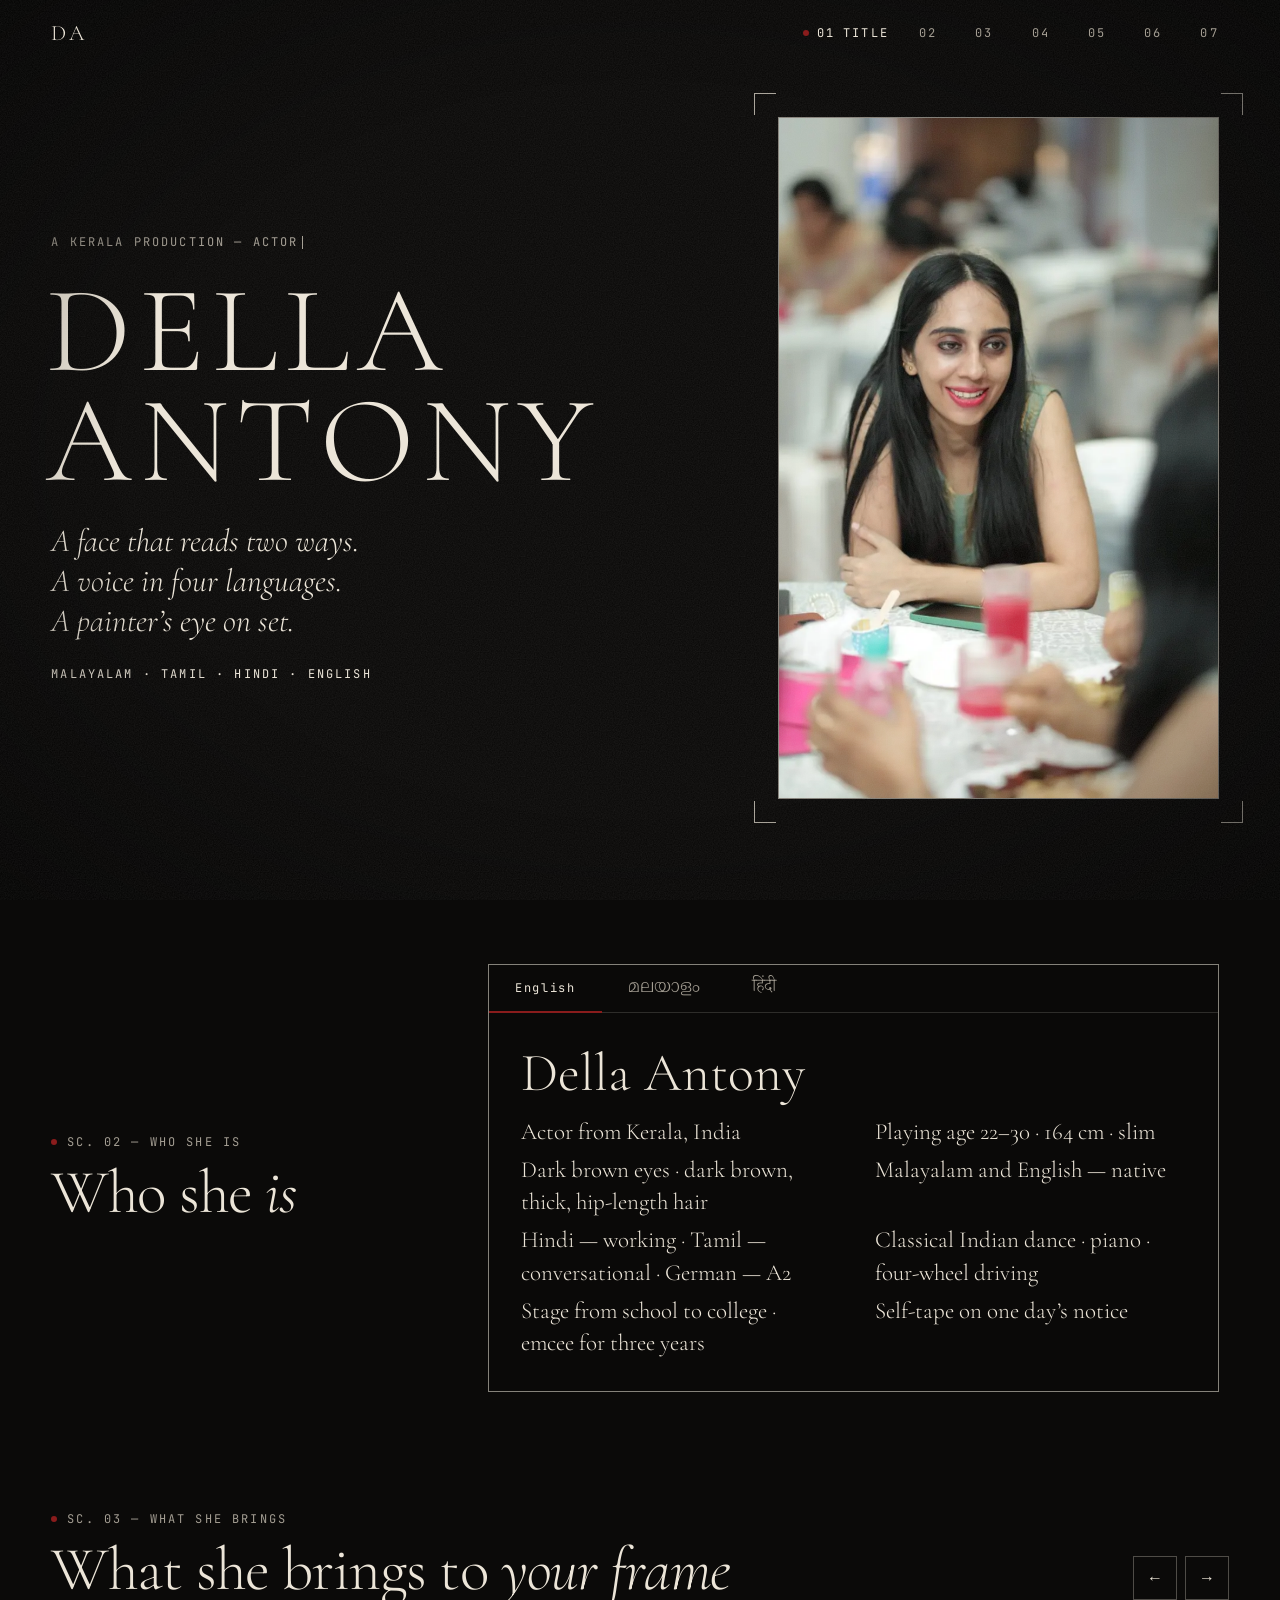
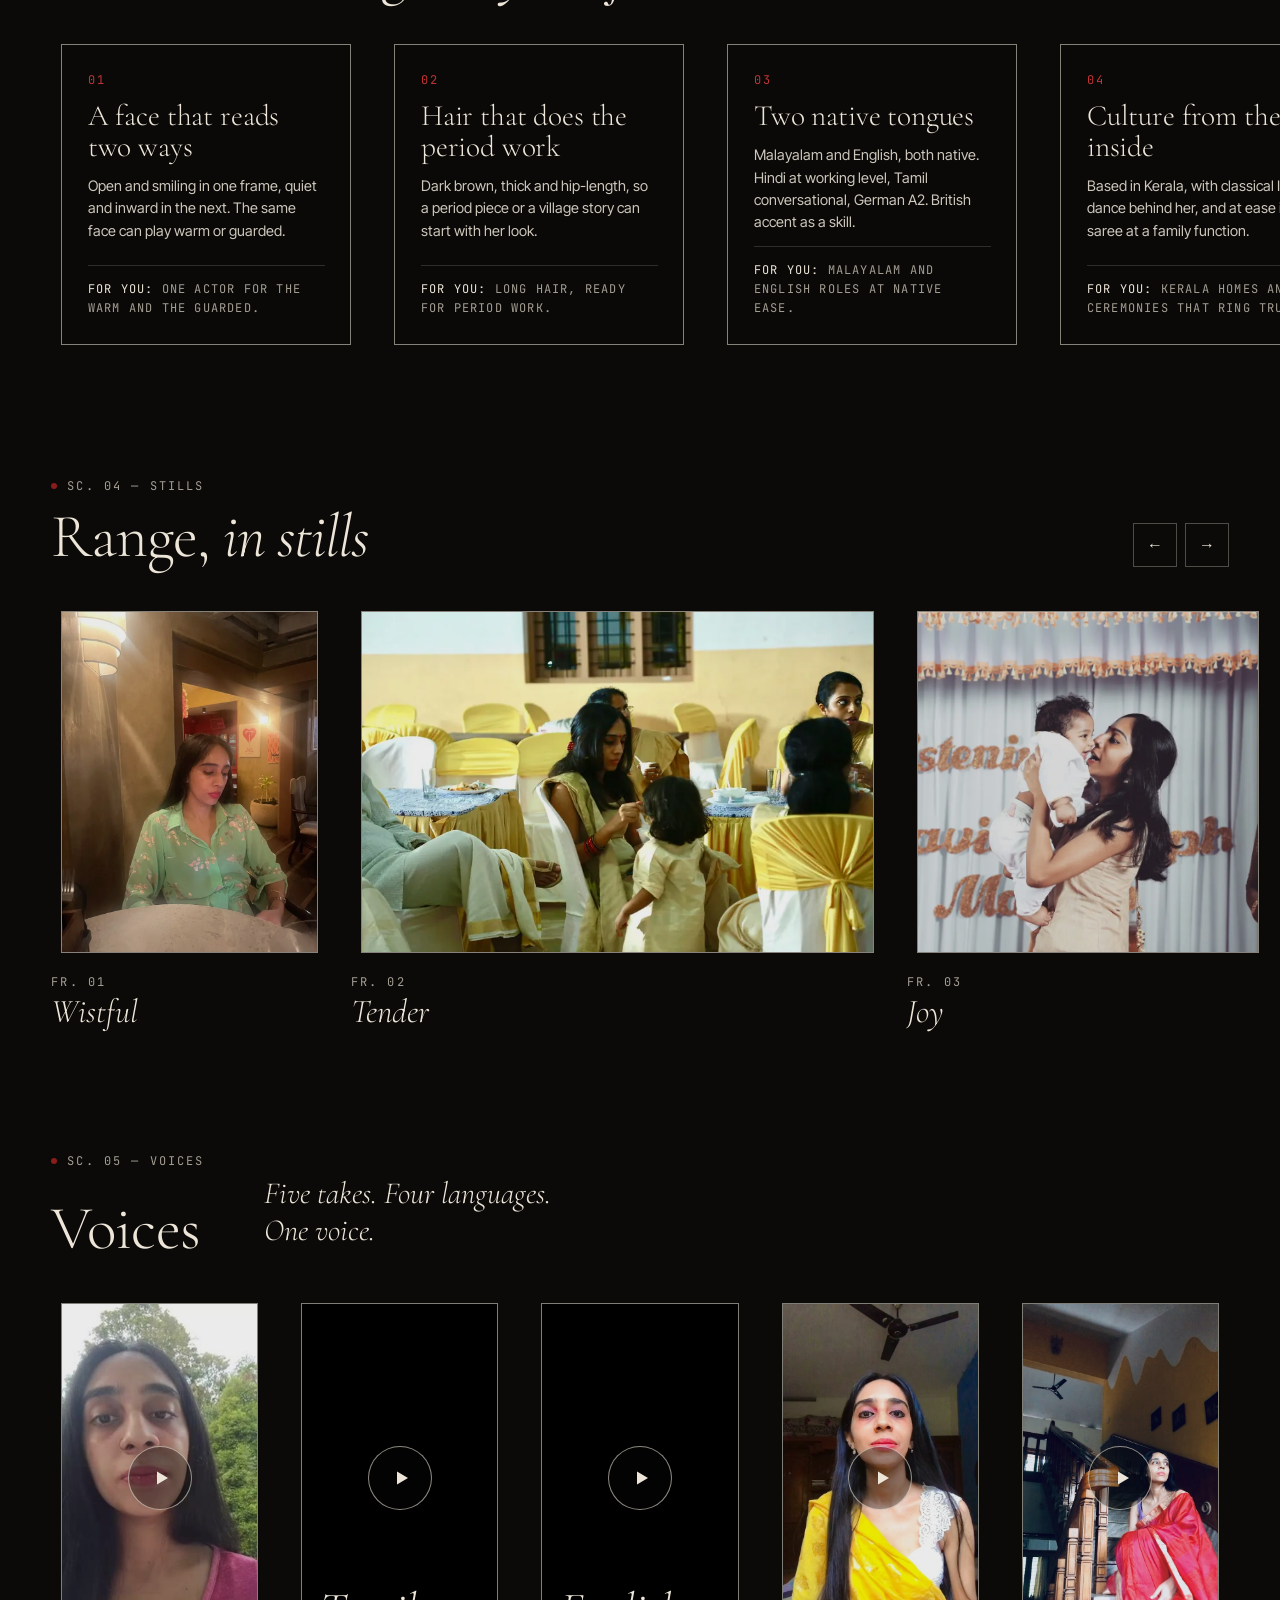
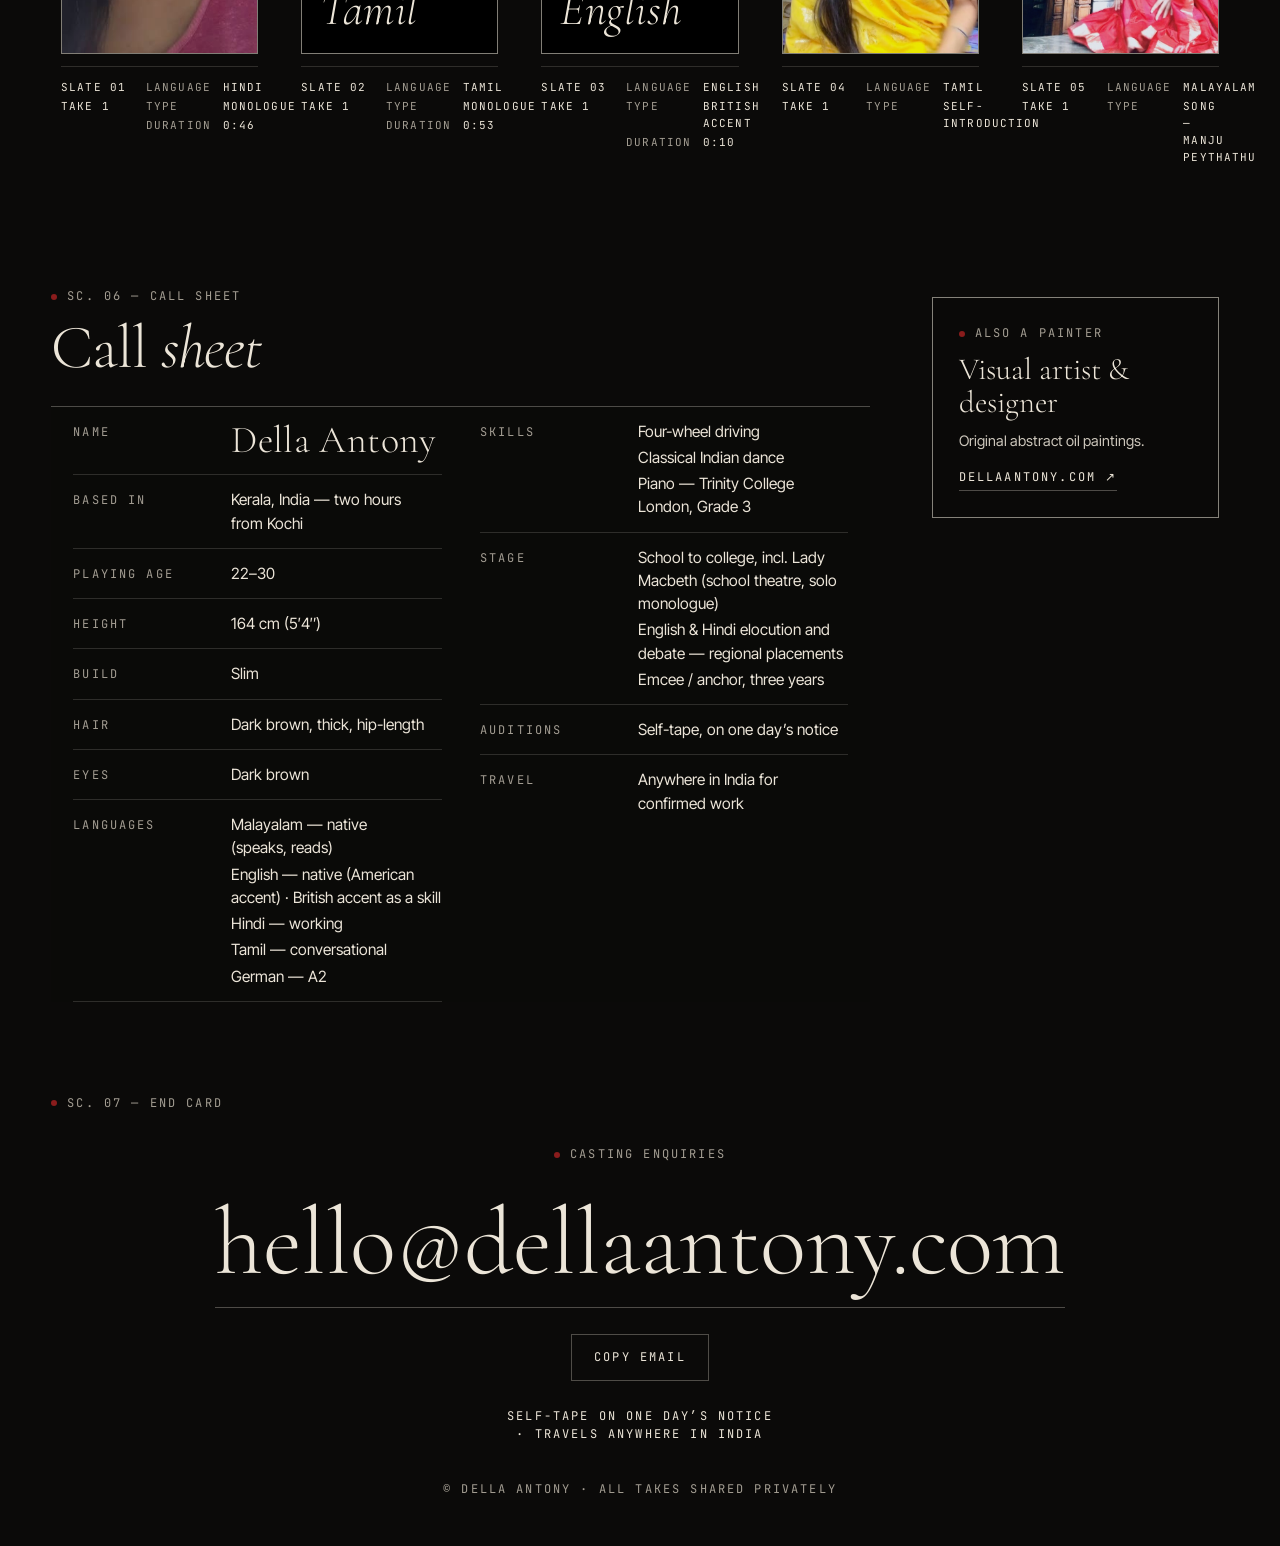
==== della-portfolio/site/index.html @ 6e3470fd "Show the wine-glass still uncropped Co-Authored-By: Claude <noreply@anthropic.com> Claude-Session: h" ====
<!doctype html>
<html lang="en">
<head>
<meta charset="utf-8">
<meta name="viewport" content="width=device-width, initial-scale=1, viewport-fit=cover">
<title>Della Antony — Actor</title>
<meta name="description" content="Malayalam · Tamil · Hindi · English">

<!-- Shared privately: keep search engines out -->
<meta name="robots" content="noindex, nofollow">
<meta name="theme-color" content="#0B0A09">
<meta name="color-scheme" content="dark">

<!-- Link previews (WhatsApp / email). Preview crawlers need the full address of the picture. -->
<meta property="og:type" content="website">
<meta property="og:url" content="https://portfoliodella.netlify.app/">
<meta property="og:title" content="Della Antony — Actor">
<meta property="og:description" content="Malayalam · Tamil · Hindi · English">
<meta property="og:image" content="https://portfoliodella.netlify.app/assets/og/og.jpg">
<meta property="og:image:width" content="1200">
<meta property="og:image:height" content="630">
<meta property="og:image:alt" content="Della Antony — Actor. A portrait of her smiling, on a dark ground.">
<meta name="twitter:card" content="summary_large_image">

<link rel="icon" href="data:image/svg+xml,%3Csvg xmlns='http://www.w3.org/2000/svg' viewBox='0 0 32 32'%3E%3Crect width='32' height='32' fill='%230B0A09'/%3E%3Ccircle cx='16' cy='16' r='5' fill='%238A1C1C'/%3E%3C/svg%3E">
<link rel="preload" href="fonts/cormorant-garamond-latin-300-normal.woff2" as="font" type="font/woff2" crossorigin>
<link rel="preload" href="fonts/jetbrains-mono-latin-400-normal.woff2" as="font" type="font/woff2" crossorigin>
<link rel="stylesheet" href="style.css">
<script>document.documentElement.classList.add('js')</script>
</head>
<body>
<a class="skip mono" href="#main">Skip to content</a>
<div class="painting" aria-hidden="true"></div>
<div class="grain-wrap" aria-hidden="true"><div class="grain"></div></div>
<div class="vignette" aria-hidden="true"></div>

<header class="bar">
  <a class="mark" href="#sc1" aria-label="DA — Della Antony, back to the title">DA</a>
  <nav aria-label="Scenes">
    <ol class="scenes mono">
      <li><a href="#sc1" data-scene="sc1"><i class="dot" aria-hidden="true"></i><span class="n">01</span><span class="lbl">Title</span></a></li>
      <li><a href="#sc2" data-scene="sc2"><i class="dot" aria-hidden="true"></i><span class="n">02</span><span class="lbl">Who</span></a></li>
      <li><a href="#sc3" data-scene="sc3"><i class="dot" aria-hidden="true"></i><span class="n">03</span><span class="lbl">Brings</span></a></li>
      <li><a href="#sc4" data-scene="sc4"><i class="dot" aria-hidden="true"></i><span class="n">04</span><span class="lbl">Range</span></a></li>
      <li><a href="#sc5" data-scene="sc5"><i class="dot" aria-hidden="true"></i><span class="n">05</span><span class="lbl">Voices</span></a></li>
      <li><a href="#sc6" data-scene="sc6"><i class="dot" aria-hidden="true"></i><span class="n">06</span><span class="lbl">Call sheet</span></a></li>
      <li><a href="#sc7" data-scene="sc7"><i class="dot" aria-hidden="true"></i><span class="n">07</span><span class="lbl">Contact</span></a></li>
    </ol>
  </nav>
</header>

<main id="main">

<!-- ═══════════ SC. 01 — TITLE ═══════════ -->
<section id="sc1" class="scene title" aria-labelledby="name">
  <figure class="hero-img" data-in="img">
    <span class="mat"><span class="fm"><picture>
      <source type="image/webp" srcset="assets/photos/hero-800.webp 800w, assets/photos/hero-1600.webp 1067w" sizes="(min-width: 960px) 40vw, 100vw">
      <img src="assets/photos/hero-800.webp" width="1067" height="1600" fetchpriority="high" decoding="async"
           alt="Della Antony smiling, seated at a table, in a sleeveless green-blue top, her long dark hair falling straight.">
    </picture></span></span>
    <i class="crop tl" aria-hidden="true"></i><i class="crop tr" aria-hidden="true"></i>
    <i class="crop bl" aria-hidden="true"></i><i class="crop br" aria-hidden="true"></i>
  </figure>

  <div class="title-copy">
    <p class="typed mono" id="typed" data-in="typed" data-text="A KERALA PRODUCTION — ACTOR"><span class="sr">A Kerala production — Actor</span><span class="typed-out" aria-hidden="true">A KERALA PRODUCTION — ACTOR</span><span class="caret" aria-hidden="true"></span></p>
    <h1 id="name" data-in="name"><span>Della</span> <span>Antony</span></h1>
    <p class="line" data-in="line"><span>A face that reads two ways.</span> <span>A voice in four languages.</span> <span>A painter’s eye on set.</span></p>
    <p class="langs mono" data-in="langs">Malayalam · Tamil · Hindi · English</p>
  </div>

  <p class="slate-bl mono" data-in="meta">SC. 01 / TAKE 1 / KOCHI, IN</p>
  <div class="rec-br mono" data-in="meta">
    <span class="rec"><i class="dot" aria-hidden="true"></i>REC</span>
    <a class="scroll" href="#sc2" aria-label="Scroll down"><span>Scroll</span><i class="hair" aria-hidden="true"></i></a>
  </div>
</section>

<!-- ═══════════ SC. 02 — WHO SHE IS ═══════════ -->
<section id="sc2" class="scene who" aria-labelledby="h-who">
  <header class="scene-head reveal">
    <p class="slate mono"><i class="dot" aria-hidden="true"></i>SC. 02 — WHO SHE IS</p>
    <h2 id="h-who">Who she <em>is</em></h2>
  </header>

  <div class="mat reveal" style="--d:150ms"><div class="fm bio">
    <div class="tabs mono" role="tablist" aria-label="Biodata language">
      <button role="tab" id="tab-en" aria-controls="bio-en" aria-selected="true" type="button">English</button>
      <button role="tab" id="tab-ml" aria-controls="bio-ml" aria-selected="false" tabindex="-1" type="button" lang="ml">മലയാളം</button>
      <button role="tab" id="tab-hi" aria-controls="bio-hi" aria-selected="false" tabindex="-1" type="button" lang="hi">हिंदी</button>
    </div>

    <div class="panel" role="tabpanel" id="bio-en" aria-labelledby="tab-en" lang="en">
      <p class="big">Della Antony</p>
      <p>Actor from Kerala, India</p>
      <p>Playing age 22–30 · 164 cm · slim</p>
      <p>Dark brown eyes · dark brown, thick, hip-length hair</p>
      <p>Malayalam and English — native</p>
      <p>Hindi — working · Tamil — conversational · German — A2</p>
      <p>Classical Indian dance · piano · four-wheel driving</p>
      <p>Stage from school to college · emcee for three years</p>
      <p>Self-tape on one day’s notice</p>
    </div>

    <div class="panel" role="tabpanel" id="bio-ml" aria-labelledby="tab-ml" lang="ml" hidden>
      <p class="big">ഡെല്ല ആന്റണി</p>
      <p>കേരളത്തിൽ നിന്നുള്ള അഭിനേത്രി</p>
      <p>അഭിനയിക്കാവുന്ന പ്രായം 22–30 · ഉയരം 164 സെ.മീ. · മെലിഞ്ഞ ശരീരം</p>
      <p>ഇരുണ്ട തവിട്ടുനിറമുള്ള കണ്ണുകൾ · ഇരുണ്ട തവിട്ടുനിറത്തിലുള്ള, കട്ടിയുള്ള, അരവരെ നീളമുള്ള മുടി</p>
      <p>മലയാളവും ഇംഗ്ലീഷും — മാതൃഭാഷ</p>
      <p>ഹിന്ദി — പ്രവർത്തനക്ഷമം · തമിഴ് — സംഭാഷണ നിലവാരം · ജർമ്മൻ — A2</p>
      <p>ഭാരതീയ ശാസ്ത്രീയ നൃത്തം · പിയാനോ · ഫോർ-വീൽ ഡ്രൈവിംഗ്</p>
      <p>സ്കൂൾ മുതൽ കോളേജ് വരെ വേദി · മൂന്ന് വർഷം അവതാരക</p>
      <p>ഒരു ദിവസത്തെ അറിയിപ്പിൽ സെൽഫ്-ടേപ്പ്</p>
    </div>

    <div class="panel" role="tabpanel" id="bio-hi" aria-labelledby="tab-hi" lang="hi" hidden>
      <p class="big">डेला एंटनी</p>
      <p>केरल, भारत की अभिनेत्री</p>
      <p>किरदार की उम्र 22–30 · कद 164 सेमी · छरहरी</p>
      <p>गहरी भूरी आँखें · गहरे भूरे, घने, कमर तक लंबे बाल</p>
      <p>मलयालम और अंग्रेज़ी — मातृभाषा</p>
      <p>हिंदी — कामकाजी · तमिल — बातचीत लायक · जर्मन — A2</p>
      <p>शास्त्रीय भारतीय नृत्य · पियानो · फ़ोर-व्हील ड्राइविंग</p>
      <p>स्कूल से कॉलेज तक मंच · तीन साल एमसी</p>
      <p>एक दिन के नोटिस पर सेल्फ-टेप</p>
    </div>
  </div></div>
</section>

<!-- ═══════════ SC. 03 — WHAT SHE BRINGS ═══════════ -->
<section id="sc3" class="scene brings" aria-labelledby="h-brings">
  <header class="scene-head rail-head reveal">
    <div>
      <p class="slate mono"><i class="dot" aria-hidden="true"></i>SC. 03 — WHAT SHE BRINGS</p>
      <h2 id="h-brings">What she brings to <em>your frame</em></h2>
    </div>
    <div class="rail-nav mono" aria-hidden="true">
      <button type="button" data-rail="rail-brings" data-dir="-1" tabindex="-1">←</button><button type="button" data-rail="rail-brings" data-dir="1" tabindex="-1">→</button>
    </div>
  </header>

  <ul class="rail cards reveal" id="rail-brings" tabindex="0" aria-label="What she brings. Swipe sideways to read all eight.">
    <li class="card"><div class="mat"><article class="fm">
      <p class="mono num">01</p><h3>A face that reads two ways</h3>
      <p>Open and smiling in one frame, quiet and inward in the next. The same face can play warm or guarded.</p>
      <p class="mono foryou"><b>For you:</b> one actor for the warm and the guarded.</p></article></div></li>
    <li class="card"><div class="mat"><article class="fm">
      <p class="mono num">02</p><h3>Hair that does the period work</h3>
      <p>Dark brown, thick and hip-length, so a period piece or a village story can start with her look.</p>
      <p class="mono foryou"><b>For you:</b> long hair, ready for period work.</p></article></div></li>
    <li class="card"><div class="mat"><article class="fm">
      <p class="mono num">03</p><h3>Two native tongues</h3>
      <p>Malayalam and English, both native. Hindi at working level, Tamil conversational, German A2. British accent as a skill.</p>
      <p class="mono foryou"><b>For you:</b> Malayalam and English roles at native ease.</p></article></div></li>
    <li class="card"><div class="mat"><article class="fm">
      <p class="mono num">04</p><h3>Culture from the inside</h3>
      <p>Based in Kerala, with classical Indian dance behind her, and at ease in a saree at a family function.</p>
      <p class="mono foryou"><b>For you:</b> Kerala homes and ceremonies that ring true.</p></article></div></li>
    <li class="card"><div class="mat"><article class="fm">
      <p class="mono num">05</p><h3>At home on a stage</h3>
      <p>Stage work from school to college, including Lady Macbeth in school theatre. Emcee for three years.</p>
      <p class="mono foryou"><b>For you:</b> stage-trained presence, and live hosting.</p></article></div></li>
    <li class="card"><div class="mat"><article class="fm">
      <p class="mono num">06</p><h3>Behind the wheel</h3>
      <p>Four-wheel driving is on her list of skills.</p>
      <p class="mono foryou"><b>For you:</b> scenes that need her driving.</p></article></div></li>
    <li class="card"><div class="mat"><article class="fm">
      <p class="mono num">07</p><h3>A painter’s eye</h3>
      <p>A visual artist and designer who paints original abstract oils, and thinks in colour and composition.</p>
      <p class="mono foryou"><b>For you:</b> a collaborator who reads the frame.</p></article></div></li>
    <li class="card"><div class="mat"><article class="fm">
      <p class="mono num">08</p><h3>Runs on a schedule</h3>
      <p>Works as a delivery manager, remotely, for a Delhi-based tech company.</p>
      <p class="mono foryou"><b>For you:</b> reliable on call times; self-tape on one day’s notice.</p></article></div></li>
  </ul>
</section>

<!-- ═══════════ SC. 04 — RANGE, IN STILLS ═══════════ -->
<section id="sc4" class="scene range" aria-labelledby="h-range">
  <header class="scene-head rail-head reveal">
    <div>
      <p class="slate mono"><i class="dot" aria-hidden="true"></i>SC. 04 — STILLS</p>
      <h2 id="h-range">Range, <em>in stills</em></h2>
    </div>
    <div class="rail-nav mono" aria-hidden="true">
      <button type="button" data-rail="rail-range" data-dir="-1" tabindex="-1">←</button><button type="button" data-rail="rail-range" data-dir="1" tabindex="-1">→</button>
    </div>
  </header>

  <ul class="rail shots reveal" id="rail-range" aria-label="Range, in stills. Swipe sideways.">
    <li class="shot" style="--ar:1125/1500"><button class="fr-btn" type="button" data-full="assets/photos/green-shirt-1600.webp" data-word="Wistful" aria-label="Enlarge frame 1, Wistful">
      <span class="mat"><span class="fm"><img src="assets/photos/green-shirt-800.webp" width="800" height="1067" loading="lazy" decoding="async" alt="Della in a green floral shirt at a restaurant table, eyes lowered, lost in a quiet thought."></span></span></button>
      <p class="mono cap">FR. 01</p><p class="word">Wistful</p></li>
    <li class="shot" style="--ar:1600/1066"><button class="fr-btn" type="button" data-full="assets/photos/saree-1600.webp" data-word="Tender" aria-label="Enlarge frame 2, Tender">
      <span class="mat"><span class="fm"><img src="assets/photos/saree-800.webp" width="800" height="533" loading="lazy" decoding="async" style="object-position:42% 40%" alt="Della in a cream saree with a red bindi, seated at a family function, gently feeding a small child."></span></span></button>
      <p class="mono cap">FR. 02</p><p class="word">Tender</p></li>
    <li class="shot" style="--ar:1/1"><button class="fr-btn" type="button" data-full="assets/photos/baby-1600.webp" data-word="Joy" aria-label="Enlarge frame 3, Joy">
      <span class="mat"><span class="fm"><img src="assets/photos/baby-800.webp" width="800" height="800" loading="lazy" decoding="async" alt="Della lifting a laughing baby in white, her face close to his, at a christening."></span></span></button>
      <p class="mono cap">FR. 03</p><p class="word">Joy</p></li>
    <li class="shot" style="--ar:853/1280"><button class="fr-btn" type="button" data-full="assets/photos/building-1600.webp" data-word="Poised" aria-label="Enlarge frame 4, Poised">
      <span class="mat"><span class="fm"><img src="assets/photos/building-800.webp" width="800" height="1200" loading="lazy" decoding="async" alt="Della standing upright and small beside a cream and yellow heritage wall, hair falling to her hips, looking back toward the camera."></span></span></button>
      <p class="mono cap">FR. 04</p><p class="word">Poised</p></li>
    <li class="shot" style="--ar:1125/1500"><button class="fr-btn" type="button" data-full="assets/photos/blue-dress-1600.webp" data-word="Unbothered" aria-label="Enlarge frame 5, Unbothered">
      <span class="mat"><span class="fm"><img src="assets/photos/blue-dress-800.webp" width="800" height="1067" loading="lazy" decoding="async" alt="Della in a royal blue dress, reclining on a hotel bed with one hand in her hair, calm and unbothered."></span></span></button>
      <p class="mono cap">FR. 05</p><p class="word">Unbothered</p></li>
    <li class="shot" style="--ar:1242/1552"><button class="fr-btn" type="button" data-full="assets/photos/kitchen-1600.webp" data-word="Lost in thought" aria-label="Enlarge frame 6, Lost in thought">
      <span class="mat"><span class="fm"><img src="assets/photos/kitchen-800.webp" width="800" height="1000" loading="lazy" decoding="async" alt="Della in a black halter dress sitting on the floor by a window, holding a wine glass, a bottle beside her, gazing off to one side."></span></span></button>
      <p class="mono cap">FR. 06</p><p class="word">Lost in thought</p></li>
  </ul>
</section>

<!-- ═══════════ SC. 05 — VOICES ═══════════ -->
<section id="sc5" class="scene voices" aria-labelledby="h-voices">
  <header class="scene-head reveal">
    <p class="slate mono"><i class="dot" aria-hidden="true"></i>SC. 05 — VOICES</p>
    <h2 id="h-voices">Voices</h2>
    <p class="lede" id="lede">Five takes. Four languages. One voice.</p>
  </header>

  <!-- Slate numbers and the line above are filled in by main.js from whatever cards are here. -->
  <ol class="rail slates reveal" id="slates" aria-label="Voice clips. Swipe sideways.">

    <li class="clip" data-kind="drive" data-drive="1vdoJn6vVb5UYqcr343RjLAH3665Zjwac" data-lang="Hindi" data-title="Hindi monologue">
      <div class="mat"><div class="frame">
        <img class="poster" src="assets/clips/hindi-monologue.jpg" width="268" height="480" loading="lazy" decoding="async" alt="">
        <button class="play" type="button" aria-label="Play Hindi monologue, 0:46"><svg viewBox="0 0 24 24" aria-hidden="true"><path d="M8 5.5v13l11-6.5z"/></svg></button>
      </div></div>
      <div class="slate-block mono">
        <div class="sb-l"><span>Slate <b class="num">01</b></span><span>Take 1</span></div>
        <dl class="sb-r"><div><dt>Language</dt><dd>Hindi</dd></div><div><dt>Type</dt><dd>Monologue</dd></div><div><dt>Duration</dt><dd>0:46</dd></div></dl>
      </div>
    </li>

    <li class="clip" data-kind="drive" data-drive="1JzuvHwbW107GGEgEe-f7tQGVp4_1A1zK" data-lang="Tamil" data-title="Tamil monologue" style="--d:100ms">
      <div class="mat"><div class="frame">
        <div class="blackcard" aria-hidden="true"><span>Tamil</span></div>
        <button class="play" type="button" aria-label="Play Tamil monologue, 0:53"><svg viewBox="0 0 24 24" aria-hidden="true"><path d="M8 5.5v13l11-6.5z"/></svg></button>
      </div></div>
      <div class="slate-block mono">
        <div class="sb-l"><span>Slate <b class="num">02</b></span><span>Take 1</span></div>
        <dl class="sb-r"><div><dt>Language</dt><dd>Tamil</dd></div><div><dt>Type</dt><dd>Monologue</dd></div><div><dt>Duration</dt><dd>0:53</dd></div></dl>
      </div>
    </li>

    <li class="clip" data-kind="drive" data-drive="1vb6IYljEpzMHRqsVG76WBq1dD5vlzHbC" data-lang="English" data-title="English, British accent" style="--d:200ms">
      <div class="mat"><div class="frame">
        <div class="blackcard" aria-hidden="true"><span>English</span></div>
        <button class="play" type="button" aria-label="Play English, British accent, 0:10"><svg viewBox="0 0 24 24" aria-hidden="true"><path d="M8 5.5v13l11-6.5z"/></svg></button>
      </div></div>
      <div class="slate-block mono">
        <div class="sb-l"><span>Slate <b class="num">03</b></span><span>Take 1</span></div>
        <dl class="sb-r"><div><dt>Language</dt><dd>English</dd></div><div><dt>Type</dt><dd>British accent</dd></div><div><dt>Duration</dt><dd>0:10</dd></div></dl>
      </div>
    </li>

    <li class="clip" data-kind="drive" data-drive="1E6nJGDH-5J97gS7iP6CqFpFNBxqGFdbT" data-lang="Tamil" data-title="Tamil self-introduction" style="--d:300ms">
      <div class="mat"><div class="frame">
        <img class="poster" src="assets/clips/tamil-intro.jpg" width="600" height="1067" loading="lazy" decoding="async" alt="">
        <button class="play" type="button" aria-label="Play Tamil self-introduction"><svg viewBox="0 0 24 24" aria-hidden="true"><path d="M8 5.5v13l11-6.5z"/></svg></button>
      </div></div>
      <div class="slate-block mono">
        <div class="sb-l"><span>Slate <b class="num">04</b></span><span>Take 1</span></div>
        <dl class="sb-r"><div><dt>Language</dt><dd>Tamil</dd></div><div><dt>Type</dt><dd>Self-introduction</dd></div></dl>
      </div>
    </li>

    <li class="clip" data-kind="drive" data-drive="17_BsUe5hZY4g9yn6zxP_uX8tm5pnO3VO" data-lang="Malayalam" data-title="Malayalam song, Manju Peythathu" style="--d:400ms">
      <div class="mat"><div class="frame">
        <img class="poster" src="assets/clips/malayalam-song.jpg" width="600" height="1067" loading="lazy" decoding="async" alt="">
        <button class="play" type="button" aria-label="Play Malayalam song, Manju Peythathu"><svg viewBox="0 0 24 24" aria-hidden="true"><path d="M8 5.5v13l11-6.5z"/></svg></button>
      </div></div>
      <div class="slate-block mono">
        <div class="sb-l"><span>Slate <b class="num">05</b></span><span>Take 1</span></div>
        <dl class="sb-r"><div><dt>Language</dt><dd>Malayalam</dd></div><div><dt>Type</dt><dd>Song — <i>Manju Peythathu</i></dd></div></dl>
      </div>
    </li>
  </ol>
</section>

<!-- ═══════════ SC. 06 — CALL SHEET ═══════════ -->
<section id="sc6" class="scene call" aria-labelledby="h-call">
  <div class="call-main">
    <header class="scene-head reveal">
      <p class="slate mono"><i class="dot" aria-hidden="true"></i>SC. 06 — CALL SHEET</p>
      <h2 id="h-call">Call <em>sheet</em></h2>
    </header>

    <dl class="sheet-rows reveal">
      <div class="row"><dt class="mono">Name</dt><dd class="name">Della Antony</dd></div>
      <div class="row"><dt class="mono">Based in</dt><dd>Kerala, India — two hours from Kochi</dd></div>
      <div class="row"><dt class="mono">Playing age</dt><dd>22–30</dd></div>
      <div class="row"><dt class="mono">Height</dt><dd>164 cm (5′4″)</dd></div>
      <div class="row"><dt class="mono">Build</dt><dd>Slim</dd></div>
      <div class="row"><dt class="mono">Hair</dt><dd>Dark brown, thick, hip-length</dd></div>
      <div class="row"><dt class="mono">Eyes</dt><dd>Dark brown</dd></div>
      <div class="row"><dt class="mono">Languages</dt><dd><ul>
        <li>Malayalam — native (speaks, reads)</li>
        <li>English — native (American accent) · British accent as a skill</li>
        <li>Hindi — working</li>
        <li>Tamil — conversational</li>
        <li>German — A2</li>
      </ul></dd></div>
      <div class="row"><dt class="mono">Skills</dt><dd><ul>
        <li>Four-wheel driving</li>
        <li>Classical Indian dance</li>
        <li>Piano — Trinity College London, Grade 3</li>
      </ul></dd></div>
      <div class="row"><dt class="mono">Stage</dt><dd><ul>
        <li>School to college, incl. Lady Macbeth (school theatre, solo monologue)</li>
        <li>English &amp; Hindi elocution and debate — regional placements</li>
        <li>Emcee / anchor, three years</li>
      </ul></dd></div>
      <div class="row"><dt class="mono">Auditions</dt><dd>Self-tape, on one day’s notice</dd></div>
      <div class="row"><dt class="mono">Travel</dt><dd>Anywhere in India for confirmed work</dd></div>
    </dl>
  </div>

  <aside class="painter reveal" style="--d:200ms" aria-labelledby="h-painter">
    <div class="mat"><div class="fm">
      <!-- ROSE-IMAGE: when the rose artwork is supplied, an <img class="rose"> goes here -->
      <div class="painter-copy">
        <p class="mono slate"><i class="dot" aria-hidden="true"></i>Also a painter</p>
        <h3 id="h-painter">Visual artist &amp; designer</h3>
        <p>Original abstract oil paintings.</p>
        <a class="mono plink" href="https://dellaantony.com/" target="_blank" rel="noopener">dellaantony.com ↗</a>
      </div>
    </div></div>
  </aside>
</section>

<!-- ═══════════ SC. 07 — END CARD ═══════════ -->
<section id="sc7" class="scene end" aria-labelledby="h-end">
  <p class="slate mono reveal"><i class="dot" aria-hidden="true"></i>SC. 07 — END CARD</p>
  <div class="credits">
    <h2 id="h-end" class="mono credit-label reveal" style="--d:200ms"><i class="dot" aria-hidden="true"></i>Casting enquiries</h2>
    <p class="reveal" style="--d:500ms"><a class="email" id="email" href="mailto:hello@dellaantony.com?subject=Casting%20enquiry%20%E2%80%94%20Della%20Antony">hello@dellaantony.com</a></p>
    <p class="reveal" style="--d:800ms"><button class="copy mono" id="copy" type="button" aria-describedby="copy-status">Copy email</button><span id="copy-status" class="sr" role="status" aria-live="polite"></span></p>
    <p class="mono pitch reveal" style="--d:1000ms">Self-tape on one day’s notice · travels anywhere in India</p>
  </div>
  <p class="legal mono reveal" style="--d:1200ms">© Della Antony · All takes shared privately</p>
</section>

</main>

<dialog class="lb" id="lb" aria-label="Photo viewer">
  <p class="lb-count mono" id="lb-count" aria-live="polite">FR. 01 / 06</p>
  <button class="lb-close mono" type="button" id="lb-close" aria-label="Close viewer">Close ✕</button>
  <button class="lb-nav lb-prev mono" type="button" id="lb-prev" aria-label="Previous frame">←</button>
  <div class="lb-stage"><img id="lb-img" alt="" decoding="async"></div>
  <button class="lb-nav lb-next mono" type="button" id="lb-next" aria-label="Next frame">→</button>
</dialog>

<script src="main.js" defer></script>
</body>
</html>
---- della-portfolio/site/style.css ----
/* ───────────────────────────────────────────────
   Della Antony — portfolio v2
   Palette: near-black · bone · one kumkum red
   ─────────────────────────────────────────────── */

@font-face{font-family:"Cormorant Garamond";font-weight:300;font-style:normal;font-display:swap;src:url(fonts/cormorant-garamond-latin-300-normal.woff2) format("woff2")}
@font-face{font-family:"Cormorant Garamond";font-weight:300;font-style:italic;font-display:swap;src:url(fonts/cormorant-garamond-latin-300-italic.woff2) format("woff2")}
@font-face{font-family:"JetBrains Mono";font-weight:400;font-style:normal;font-display:swap;src:url(fonts/jetbrains-mono-latin-400-normal.woff2) format("woff2")}
@font-face{font-family:"Inter Tight";font-weight:400;font-style:normal;font-display:swap;src:url(fonts/inter-tight-latin-400-normal.woff2) format("woff2")}
/* Only downloaded when the Malayalam / Hindi tab is opened */
@font-face{font-family:"Noto Serif Malayalam";font-weight:300;font-display:swap;src:url(fonts/noto-serif-malayalam-300.woff2) format("woff2")}
@font-face{font-family:"Noto Serif Devanagari";font-weight:300;font-display:swap;src:url(fonts/noto-serif-devanagari-300.woff2) format("woff2")}

:root{
  --bg:#0B0A09;
  --bone:#ECE5D8;
  --bone-dim:#A39D92;               /* 7:1 on --bg */
  --frame:rgba(236,229,216,.55);    /* the 1px bone frame */
  --hair:rgba(236,229,216,.30);
  --hair-soft:rgba(236,229,216,.16);
  --red:#8A1C1C;                    /* the only accent */
  --red-lit:#C03434;                /* same red, lifted so focus rings read on black */
  --ease:cubic-bezier(.2,.7,0,1);
  --gutter:16px;
  --display:"Cormorant Garamond","Cormorant",Georgia,"Times New Roman",serif;
  --mono:"JetBrains Mono",ui-monospace,"SF Mono",Menlo,Consolas,monospace;
  --body:"Inter Tight",system-ui,-apple-system,"Segoe UI",Roboto,sans-serif;
  /* PAINTING: when the sunset painting is supplied (assets/bg/painting-800.webp), un-comment the next line */
  /* --painting-img: url(assets/bg/painting-800.webp); */
}
@media (min-width:600px){:root{--gutter:clamp(24px,4vw,56px)}}

*,*::before,*::after{box-sizing:border-box}
html{-webkit-text-size-adjust:100%;background:var(--bg);overflow-x:hidden;max-width:100%}
@media (prefers-reduced-motion:no-preference){html{scroll-behavior:smooth}}
body{margin:0;background:transparent;color:var(--bone);font:400 16px/1.6 var(--body);-webkit-font-smoothing:antialiased;text-rendering:optimizeLegibility;max-width:100%}
img,picture,video{display:block;max-width:100%}
ol,ul{margin:0;padding:0;list-style:none}
dl,dd,figure,h1,h2,h3,p{margin:0}
button{font:inherit;color:inherit;background:none;border:0;padding:0;cursor:pointer}
a{color:inherit}
em,i{font-style:italic}
[hidden]{display:none!important}

:focus-visible{outline:2px solid var(--red-lit);outline-offset:4px}
::selection{background:var(--red);color:var(--bone)}

.mono{font:400 11px/1.55 var(--mono);letter-spacing:.18em;text-transform:uppercase}
@media (min-width:900px){.mono{font-size:12px}}
.sr{position:absolute;width:1px;height:1px;overflow:hidden;clip:rect(0 0 0 0);white-space:nowrap}
.skip{position:fixed;left:var(--gutter);top:-80px;z-index:200;background:var(--bone);color:var(--bg);padding:10px 14px}
.skip:focus{top:12px}
.dot{display:inline-block;width:6px;height:6px;border-radius:50%;background:var(--red);flex:none}

/* ── The painting tiles behind everything, under a 70% near-black veil ── */
.painting{position:fixed;inset:0;z-index:-2;pointer-events:none;background:var(--bg) var(--painting-img,none) 0 0/clamp(260px,38vw,520px) auto repeat}
.painting::after{content:"";position:absolute;inset:0;background:rgba(11,10,9,.7)}

/* ── Film grain + vignette. The wrapper clips the oversized grain, so it can never widen the page (iPhone) ── */
.grain-wrap{position:fixed;inset:0;z-index:90;pointer-events:none;overflow:hidden;contain:strict}
.grain{position:absolute;inset:-10%;opacity:.06;
  background-image:url("data:image/svg+xml;utf8,<svg xmlns='http://www.w3.org/2000/svg' width='220' height='220'><filter id='n'><feTurbulence type='fractalNoise' baseFrequency='.85' numOctaves='2' stitchTiles='stitch'/><feColorMatrix values='0 0 0 0 1  0 0 0 0 1  0 0 0 0 1  0 0 0 1.3 -.15'/></filter><rect width='100%' height='100%' filter='url(%23n)'/></svg>");
  animation:grain 1.1s steps(1) infinite}
@keyframes grain{
  0%{transform:translate(0,0)}  17%{transform:translate(-3%,2%)} 33%{transform:translate(2%,-3%)}
  50%{transform:translate(-2%,-1%)} 67%{transform:translate(3%,3%)} 83%{transform:translate(-1%,2%)}}
.vignette{position:fixed;inset:0;z-index:89;pointer-events:none;
  background:radial-gradient(ellipse at center,transparent 58%,rgba(0,0,0,.5) 100%)}

/* ── 1px bone frame inside a 10px dark mat: nothing blends into the painting ── */
.mat{display:block;padding:10px;background:var(--bg)}
.fm{display:block;border:1px solid var(--frame);overflow:hidden}

/* ── Top bar ── */
.bar{position:fixed;inset:0 0 auto 0;z-index:100;display:flex;align-items:center;justify-content:space-between;
  padding:max(14px,env(safe-area-inset-top)) var(--gutter) 14px;border-bottom:1px solid transparent;
  transition:background-color 900ms var(--ease),border-color 900ms var(--ease)}
.bar.scrolled{background:rgba(11,10,9,.8);-webkit-backdrop-filter:blur(8px);backdrop-filter:blur(8px);border-bottom-color:var(--hair-soft)}
.mark{font:300 22px/1 var(--display);letter-spacing:.14em;text-decoration:none;padding:6px 0}
.scenes{display:flex;gap:clamp(10px,2.4vw,26px)}
.scenes a{display:inline-flex;align-items:center;gap:8px;text-decoration:none;color:var(--bone-dim);padding:10px 2px;position:relative;transition:color 600ms var(--ease)}
.scenes .dot{opacity:0;position:absolute;left:50%;top:2px;margin-left:-3px;transition:opacity 600ms var(--ease)}
.scenes a[aria-current="true"]{color:var(--bone)}
.scenes a[aria-current="true"] .dot{opacity:1}
.scenes .lbl{position:absolute;width:1px;height:1px;overflow:hidden;clip:rect(0 0 0 0);white-space:nowrap}   /* read aloud, not shown, on small screens */
@media (hover:hover){.scenes a:hover{color:var(--bone)}}
@media (min-width:1100px){
  .scenes .dot{position:static;margin:0;display:none}
  .scenes a[aria-current="true"] .dot{display:inline-block}
  .scenes a .lbl{position:static;width:auto;height:auto;clip:auto;display:inline;max-width:0;overflow:hidden;white-space:nowrap;opacity:0;transition:max-width 900ms var(--ease),opacity 900ms var(--ease)}
  .scenes a[aria-current="true"] .lbl,.scenes a:hover .lbl,.scenes a:focus-visible .lbl{max-width:9em;opacity:1}
}

/* ── Scenes ── */
.scene{position:relative;padding:clamp(40px,4.2vw,60px) var(--gutter)}
.scene-head{margin-bottom:clamp(18px,2.2vw,28px)}
.slate{display:flex;align-items:center;gap:10px;color:var(--bone-dim)}
h2{font:300 clamp(36px,4.8vw,68px)/.96 var(--display);letter-spacing:-.015em;margin-top:clamp(8px,1vw,14px)}
h2 em{font-style:italic}

/* ── Reveals: rise 40px and fade, slowly ── */
.js .reveal{opacity:0;transform:translateY(40px);transition:opacity 1200ms var(--ease),transform 1200ms var(--ease);transition-delay:var(--d,0ms)}
.js .reveal.in{opacity:1;transform:none}
@keyframes rise{from{opacity:0;transform:translateY(40px)}to{opacity:1;transform:none}}
@supports (animation-timeline:view()){
  .js .reveal,.js .reveal.in{opacity:1;transform:none;transition:none;animation:rise linear both;animation-timeline:view();animation-range:entry 0% entry 55%}
}

/* ═════════ SC. 01 — TITLE ═════════ */
.title{min-height:100vh;min-height:100svh;padding:0;overflow:hidden;display:block;isolation:isolate}
.hero-img{position:absolute;inset:0;z-index:0;background:var(--bg)}
.hero-img .mat,.hero-img .fm,.hero-img picture,.hero-img img{display:block;width:100%;height:100%}
.hero-img .mat{padding:0;background:none}
.hero-img .fm{border:0}
.hero-img img{object-fit:cover;object-position:50% 28%}
.hero-img::after{content:"";position:absolute;inset:0;background:rgba(11,10,9,.6);pointer-events:none}   /* flat overlay, no gradient */
.title-copy{text-shadow:0 1px 14px rgba(11,10,9,.85)}
.hero-img .crop{position:absolute;width:20px;height:20px;border:1px solid rgba(236,229,216,.7);z-index:2}
.crop.tl{top:68px;left:var(--gutter);border-right:0;border-bottom:0}
.crop.tr{top:68px;right:var(--gutter);border-left:0;border-bottom:0}
.crop.bl{bottom:68px;left:var(--gutter);border-right:0;border-top:0}
.crop.br{bottom:68px;right:var(--gutter);border-left:0;border-top:0}

.title-copy{position:relative;z-index:3;min-height:100vh;min-height:100svh;display:flex;flex-direction:column;justify-content:flex-end;gap:clamp(12px,2vw,20px);padding:96px var(--gutter) 108px}
.typed{color:var(--bone-dim);min-height:1.6em;display:flex;align-items:center}
.caret{display:inline-block;width:1px;height:1.1em;background:var(--bone-dim);margin-left:3px;opacity:0}
.typing .caret{opacity:1;animation:caret .8s steps(1) infinite}
@keyframes caret{50%{opacity:0}}
h1{font:300 clamp(56px,15.5vw,180px)/.9 var(--display);text-transform:uppercase;letter-spacing:.06em;display:flex;flex-direction:column;align-items:flex-start;margin-left:-.04em;max-width:100%}
h1 span{display:block}
.line{font:italic 300 clamp(20px,5.2vw,34px)/1.25 var(--display);color:var(--bone)}
.line span{display:block}
.langs{color:var(--bone)}

.slate-bl,.rec-br{position:absolute;z-index:3;bottom:calc(max(18px,env(safe-area-inset-bottom)) + 4px);color:var(--bone-dim)}
.slate-bl{left:var(--gutter)}
.rec-br{right:var(--gutter);display:flex;align-items:center;gap:18px}
.rec{display:inline-flex;align-items:center;gap:8px;color:var(--bone)}
.rec .dot{width:7px;height:7px;animation:rec 1.6s steps(1) infinite}
@keyframes rec{50%{opacity:.15}}
.scroll{display:inline-flex;align-items:center;gap:10px;text-decoration:none;color:var(--bone-dim);padding:8px 0}
.scroll .hair{display:block;width:44px;height:1px;background:var(--hair);position:relative;overflow:hidden}
.scroll .hair::after{content:"";position:absolute;inset:0;background:var(--bone);transform:translateX(-100%);animation:scan 3.2s var(--ease) infinite}
@keyframes scan{0%{transform:translateX(-100%)}55%,100%{transform:translateX(100%)}}
@media (max-width:599px){
  .slate-bl{letter-spacing:.12em}
  .rec-br{gap:12px}
  .scroll span{display:none}
  .scroll .hair{width:26px}
}

/* title sequence: only hidden when JS is going to run it */
.js [data-in]{opacity:0}
.js [data-in].on{opacity:1;transition:opacity 1400ms var(--ease)}
.js h1[data-in]{letter-spacing:.3em}
.js h1[data-in].on{animation:name-in 2s var(--ease) forwards;transition:none}
@keyframes name-in{0%{opacity:0;letter-spacing:.3em}40%{opacity:1}100%{opacity:1;letter-spacing:.06em}}
.hero-img.on img{animation:drift 12s linear forwards}
@keyframes drift{from{transform:scale(1)}to{transform:scale(1.04)}}

@media (min-width:960px){
  .title{display:grid;grid-template-columns:repeat(12,minmax(0,1fr));column-gap:var(--gutter);align-items:center;padding:88px var(--gutter) 72px}
  .title-copy{grid-column:1/8;grid-row:1;min-height:0;padding:0;justify-content:center;gap:24px;text-shadow:none}
  h1{font-size:clamp(88px,9.6vw,168px)}
  .line{font-size:clamp(24px,2.5vw,36px)}
  .hero-img{position:relative;inset:auto;grid-column:8/13;grid-row:1;justify-self:end;height:min(78vh,780px);height:min(78svh,780px);aspect-ratio:2/3;width:auto;max-width:100%;z-index:1}
  .hero-img .mat{padding:10px;background:var(--bg)}
  .hero-img .fm{border:1px solid var(--frame)}
  .hero-img::after{display:none}
  .hero-img img{object-position:50% 30%}
  .hero-img .crop{width:22px;height:22px}
  .crop.tl{top:-14px;left:-14px}.crop.tr{top:-14px;right:-14px}
  .crop.bl{bottom:-14px;left:-14px}.crop.br{bottom:-14px;right:-14px}
}

/* ═════════ SC. 02 — WHO SHE IS ═════════ */
.who{display:grid;gap:0}
.bio{background:rgba(11,10,9,.96)}
.tabs{display:flex;border-bottom:1px solid var(--hair-soft)}
.tabs button{padding:14px clamp(14px,2.4vw,26px);color:var(--bone-dim);border-bottom:2px solid transparent;margin-bottom:-1px;letter-spacing:.14em;transition:color 600ms var(--ease),border-color 600ms var(--ease)}
.tabs button[lang="ml"]{font:300 18px/1 "Noto Serif Malayalam",serif;letter-spacing:0;text-transform:none}
.tabs button[lang="hi"]{font:300 18px/1 "Noto Serif Devanagari",serif;letter-spacing:0;text-transform:none}
.tabs button[aria-selected="true"]{color:var(--bone);border-bottom-color:var(--red)}
@media (hover:hover){.tabs button:hover{color:var(--bone)}}
.panel{padding:clamp(20px,2.6vw,32px);display:grid;gap:6px 44px;font:300 clamp(20px,1.8vw,23px)/1.4 var(--display)}
.panel p{max-width:34ch}
.panel .big{font-size:clamp(34px,4.2vw,56px);line-height:1.05;margin-bottom:8px}
.panel[lang="ml"]{font-family:"Noto Serif Malayalam",serif;line-height:1.7}
.panel[lang="hi"]{font-family:"Noto Serif Devanagari",serif;line-height:1.6}
.panel[lang="ml"] .big,.panel[lang="hi"] .big{font-size:clamp(30px,3.6vw,46px)}
@media (min-width:900px){
  .who{grid-template-columns:minmax(0,4fr) minmax(0,8fr);column-gap:var(--gutter);align-items:center}
  .who .scene-head{margin:0}
  .panel{grid-template-columns:1fr 1fr;align-content:start}
  .panel .big{grid-column:1/-1}
  .panel p{max-width:none}
}

/* ═════════ Swipe rails (brings · range · voices) ═════════ */
.rail{display:flex;gap:clamp(14px,1.8vw,24px);overflow-x:auto;overscroll-behavior-x:contain;scroll-snap-type:x proximity;scroll-padding-inline:var(--gutter);
  margin-inline:calc(var(--gutter)*-1);padding:6px var(--gutter) 14px;scrollbar-width:none;-webkit-overflow-scrolling:touch}
.rail::-webkit-scrollbar{display:none}
.rail>*{scroll-snap-align:start}
.rail:focus-visible{outline-offset:-2px}
.rail-head{display:flex;justify-content:space-between;align-items:flex-end;gap:16px}
.rail-nav{display:none}
@media (min-width:900px){
  .rail-nav{display:flex;gap:8px}
  .rail-nav button{width:44px;height:44px;border:1px solid var(--hair);font-size:16px;letter-spacing:0;background:var(--bg);transition:border-color 600ms var(--ease)}
  .rail-nav button:hover{border-color:var(--red)}
}

/* SC. 03 — cards */
.card{flex:0 0 clamp(250px,76vw,310px);display:flex}
.card .mat{display:flex;width:100%}
.card .fm{display:flex;flex-direction:column;gap:12px;width:100%;padding:clamp(18px,2vw,26px);background:rgba(11,10,9,.96)}
.card .num{color:var(--red-lit)}
.card h3{font:300 clamp(25px,2.3vw,31px)/1.05 var(--display);letter-spacing:-.005em}
.card p:not(.mono){font:400 14.5px/1.55 var(--body);color:rgba(236,229,216,.86)}
.foryou{margin-top:auto;padding-top:14px;border-top:1px solid var(--hair-soft);color:var(--bone-dim);letter-spacing:.1em;line-height:1.6}
.foryou b{font-weight:400;color:var(--bone)}

/* SC. 04 — stills */
.shots{--rh:clamp(280px,38vh,360px);align-items:flex-start}
.shot{flex:none}
.shot .fr-btn{position:relative;display:block;cursor:zoom-in;text-align:left}
.shot .fm{height:var(--rh);aspect-ratio:var(--ar);transition:border-color 900ms var(--ease)}
.shot img{width:100%;height:100%;object-fit:cover;filter:brightness(.92);transition:filter 900ms var(--ease)}
.shot .cap{margin-top:10px;color:var(--bone-dim)}
.shot .word{font:italic 300 clamp(24px,2.6vw,34px)/1.1 var(--display);margin-top:2px}
@media (hover:hover){
  .shot .fr-btn:hover .fm{border-color:var(--red)}
  .shot .fr-btn:hover img{filter:brightness(1)}
}
.shot .fr-btn:focus-visible{outline:none}
.shot .fr-btn:focus-visible .fm{border-color:var(--red-lit);border-width:2px}
.shot .fr-btn:focus-visible img{filter:brightness(1)}

/* Lightbox */
.lb{border:0;padding:0;margin:0;width:100%;height:100%;max-width:none;max-height:none;background:#000;color:var(--bone);overflow:hidden}
.lb::backdrop{background:#000}
.lb[open]{display:block}
.lb-stage{position:absolute;inset:0;display:flex;align-items:center;justify-content:center;padding:64px 16px 72px;touch-action:pan-y}
.lb-stage img{display:block;flex:0 1 auto;min-width:0;min-height:0;max-width:100%;max-height:100%;width:auto;height:auto;object-fit:contain;border:1px solid var(--hair-soft);user-select:none;-webkit-user-drag:none}
.lb-count{position:absolute;top:22px;left:var(--gutter);z-index:2;color:var(--bone-dim)}
.lb-close{position:absolute;top:10px;right:calc(var(--gutter) - 10px);z-index:2;padding:12px 10px}
.lb-nav{position:absolute;z-index:2;bottom:14px;font-size:22px;padding:12px 18px;letter-spacing:0}
.lb-prev{left:calc(50% - 76px)}.lb-next{right:calc(50% - 76px)}
@media (hover:hover){.lb-close:hover,.lb-nav:hover{outline:1px solid var(--red);outline-offset:-1px}}
@media (min-width:900px){
  .lb-stage{padding:64px 120px}
  .lb-nav{top:50%;bottom:auto;transform:translateY(-50%)}
  .lb-prev{left:28px}.lb-next{right:28px}
}

/* ═════════ SC. 05 — VOICES ═════════ */
.voices .scene-head{display:flex;flex-wrap:wrap;align-items:flex-end;column-gap:clamp(32px,5vw,80px)}
.voices .scene-head .slate{flex-basis:100%}
.lede{font:italic 300 clamp(22px,2.4vw,32px)/1.2 var(--display);margin:6px 0 .3em;max-width:24ch}
.slates{--gap:clamp(14px,1.8vw,24px)}
.clip{flex:0 0 clamp(210px,62vw,250px);min-width:0}
.frame{position:relative;aspect-ratio:9/16;background:#000;border:1px solid var(--frame);overflow:hidden;transition:border-color 900ms var(--ease)}
.poster{position:absolute;inset:0;width:100%;height:100%;object-fit:cover;filter:brightness(.92);transition:filter 900ms var(--ease)}
.frame>video{position:absolute;inset:0;width:100%;height:100%;object-fit:contain;background:#000}
.frame iframe{position:absolute;inset:0;width:100%;height:100%;border:0;background:#000}
.blackcard{position:absolute;inset:0;display:flex;align-items:flex-end;justify-content:flex-start;padding:0 18px 20px;background:#000}
.blackcard span{font:italic 300 clamp(36px,3.6vw,50px)/1 var(--display);letter-spacing:.01em;color:var(--bone)}
.play{position:absolute;left:50%;top:50%;width:64px;height:64px;margin:-32px 0 0 -32px;border:1px solid rgba(236,229,216,.6);border-radius:50%;display:grid;place-items:center;
  background:rgba(11,10,9,.35);transition:border-color 600ms var(--ease),background-color 600ms var(--ease)}
.play svg{width:24px;height:24px;fill:var(--bone);margin-left:3px}
.play::before{content:"";position:absolute;inset:-12px}
.play:focus-visible{outline-offset:6px}
@media (hover:hover){
  .clip:hover .frame{border-color:var(--red)}
  .clip:hover .poster{filter:brightness(1)}
  .play:hover{border-color:var(--red);background:var(--red)}
}
.frame.live .play,.frame.live .poster,.frame.live .blackcard{display:none}

.ctrl{position:absolute;left:0;right:0;bottom:0;display:flex;align-items:center;gap:10px;padding:10px 12px;background:rgba(11,10,9,.62)}
.ctrl button{width:36px;height:36px;display:grid;place-items:center;flex:none}
.ctrl svg{width:20px;height:20px;fill:var(--bone)}
.ctrl .ic-pause,.ctrl [aria-pressed="true"] .ic-vol{display:none}
.ctrl .is-playing .ic-play{display:none}.ctrl .is-playing .ic-pause{display:block}
.ctrl [aria-pressed="true"] .ic-mute{display:block}.ctrl .ic-mute{display:none}
.seek{-webkit-appearance:none;appearance:none;flex:1;min-width:0;height:36px;background:none;margin:0;cursor:pointer}
.seek::-webkit-slider-runnable-track{height:1px;background:var(--hair)}
.seek::-moz-range-track{height:1px;background:var(--hair)}
.seek::-webkit-slider-thumb{-webkit-appearance:none;width:9px;height:9px;border-radius:50%;background:var(--bone);margin-top:-4px;border:0}
.seek::-moz-range-thumb{width:9px;height:9px;border-radius:50%;background:var(--bone);border:0}
.seek:focus-visible{outline-offset:0}

.slate-block{display:grid;grid-template-columns:max-content 1fr;gap:12px 20px;margin:2px 10px 0;padding-top:12px;border-top:1px solid var(--hair-soft);color:var(--bone-dim);align-items:start;font-size:11px;letter-spacing:.1em}
.sb-l{display:grid;gap:2px;color:var(--bone);white-space:nowrap}
.sb-l b{font-weight:400}
.sb-r{display:grid;grid-template-columns:max-content 1fr;column-gap:12px;row-gap:2px;min-width:0}
.sb-r>div{display:contents}
.sb-r dt{color:var(--bone-dim)}
.sb-r dd{color:var(--bone);min-width:0}
.sb-r i{font-style:normal}
@media (min-width:1100px){
  .slates{overflow:visible}
  .clip{flex:1 1 0;max-width:236px}
}

/* ═════════ SC. 06 — CALL SHEET + PAINTER ═════════ */
.call{display:grid;gap:clamp(32px,4vw,48px)}
.sheet-rows{border-top:1px solid var(--hair);background:rgba(11,10,9,.9);padding:0 clamp(14px,2vw,22px)}
.row{display:grid;gap:4px;padding:13px 0;border-bottom:1px solid var(--hair-soft);break-inside:avoid}
.row:last-child{border-bottom:0}
.row dt{color:var(--bone-dim)}
.row dd{font:400 15.5px/1.5 var(--body)}
.row dd.name{font:300 clamp(28px,3.2vw,38px)/1.1 var(--display);letter-spacing:.01em}
.row ul{display:grid;gap:3px}
.row{grid-template-columns:96px 1fr;gap:12px;padding:11px 0}
.row dt{letter-spacing:.1em;padding-top:3px}
.row dd{text-wrap:pretty}
@media (min-width:640px){
  .row{grid-template-columns:clamp(110px,14vw,140px) 1fr;gap:18px;padding:13px 0}
  .row dt{letter-spacing:.18em}
}
.painter .fm{background:rgba(11,10,9,.96)}
.painter .rose{width:100%;height:auto;aspect-ratio:1/1;object-fit:cover;border-bottom:1px solid var(--frame)}
.painter-copy{display:grid;gap:10px;padding:clamp(18px,2.2vw,26px)}
.painter h3{font:300 clamp(26px,2.4vw,32px)/1.08 var(--display)}
.painter p:not(.mono){color:rgba(236,229,216,.86);font-size:14.5px}
.plink{display:inline-block;margin-top:6px;text-decoration:none;color:var(--bone);border-bottom:1px solid var(--hair);padding-bottom:3px;justify-self:start;transition:border-color 600ms var(--ease)}
@media (hover:hover){.plink:hover{border-bottom-color:var(--red)}}
@media (min-width:1000px){
  .call{grid-template-columns:minmax(0,1fr) clamp(280px,24vw,340px);column-gap:var(--gutter);align-items:start;max-width:1440px;margin-inline:auto}
  .sheet-rows{columns:2;column-gap:clamp(28px,3vw,48px)}
  .painter{position:sticky;top:88px;align-self:start}
}

/* ═════════ SC. 07 — END CARD ═════════ */
.end{min-height:44vh;min-height:44svh;display:flex;flex-direction:column;align-items:center;justify-content:center;text-align:center;gap:clamp(22px,3vw,36px);padding-top:clamp(64px,6vw,84px);padding-bottom:clamp(32px,4vw,48px)}
.end>.slate{position:absolute;top:clamp(24px,3vw,40px);left:var(--gutter)}
.credits{display:grid;gap:clamp(16px,2.4vw,26px);justify-items:center;max-width:100%}
.credit-label{display:inline-flex;align-items:center;gap:10px;color:var(--bone-dim);font-weight:400}
.email{display:inline-block;max-width:100%;font:300 clamp(26px,8.4vw,96px)/1.1 var(--display);letter-spacing:-.005em;text-decoration:none;
  padding-bottom:.12em;border-bottom:1px solid var(--hair);transition:border-color 900ms var(--ease);overflow-wrap:anywhere}
@media (hover:hover){.email:hover{border-bottom-color:var(--red)}}
.copy{border:1px solid var(--hair);padding:13px 22px;color:var(--bone);min-width:11.5em;background:var(--bg);transition:border-color 600ms var(--ease),background-color 600ms var(--ease)}
@media (hover:hover){.copy:hover{border-color:var(--red)}}
.copy.done{border-color:var(--red);background:var(--red)}
.pitch{color:var(--bone);max-width:36em;text-wrap:balance}
.legal{color:var(--bone-dim);max-width:34em;text-wrap:balance}

/* ═════════ Reduced motion: everything just there ═════════ */
@media (prefers-reduced-motion:reduce){
  .grain{animation:none}
  .rec .dot,.caret,.scroll .hair::after{animation:none}
  .js .reveal,.js .reveal.in,.js [data-in]{opacity:1!important;transform:none!important;transition:none!important;animation:none!important}
  .js h1[data-in]{letter-spacing:.06em}
  .hero-img.on img{animation:none}
  .rail{scroll-behavior:auto}
  *{transition-duration:.01ms!important}
}
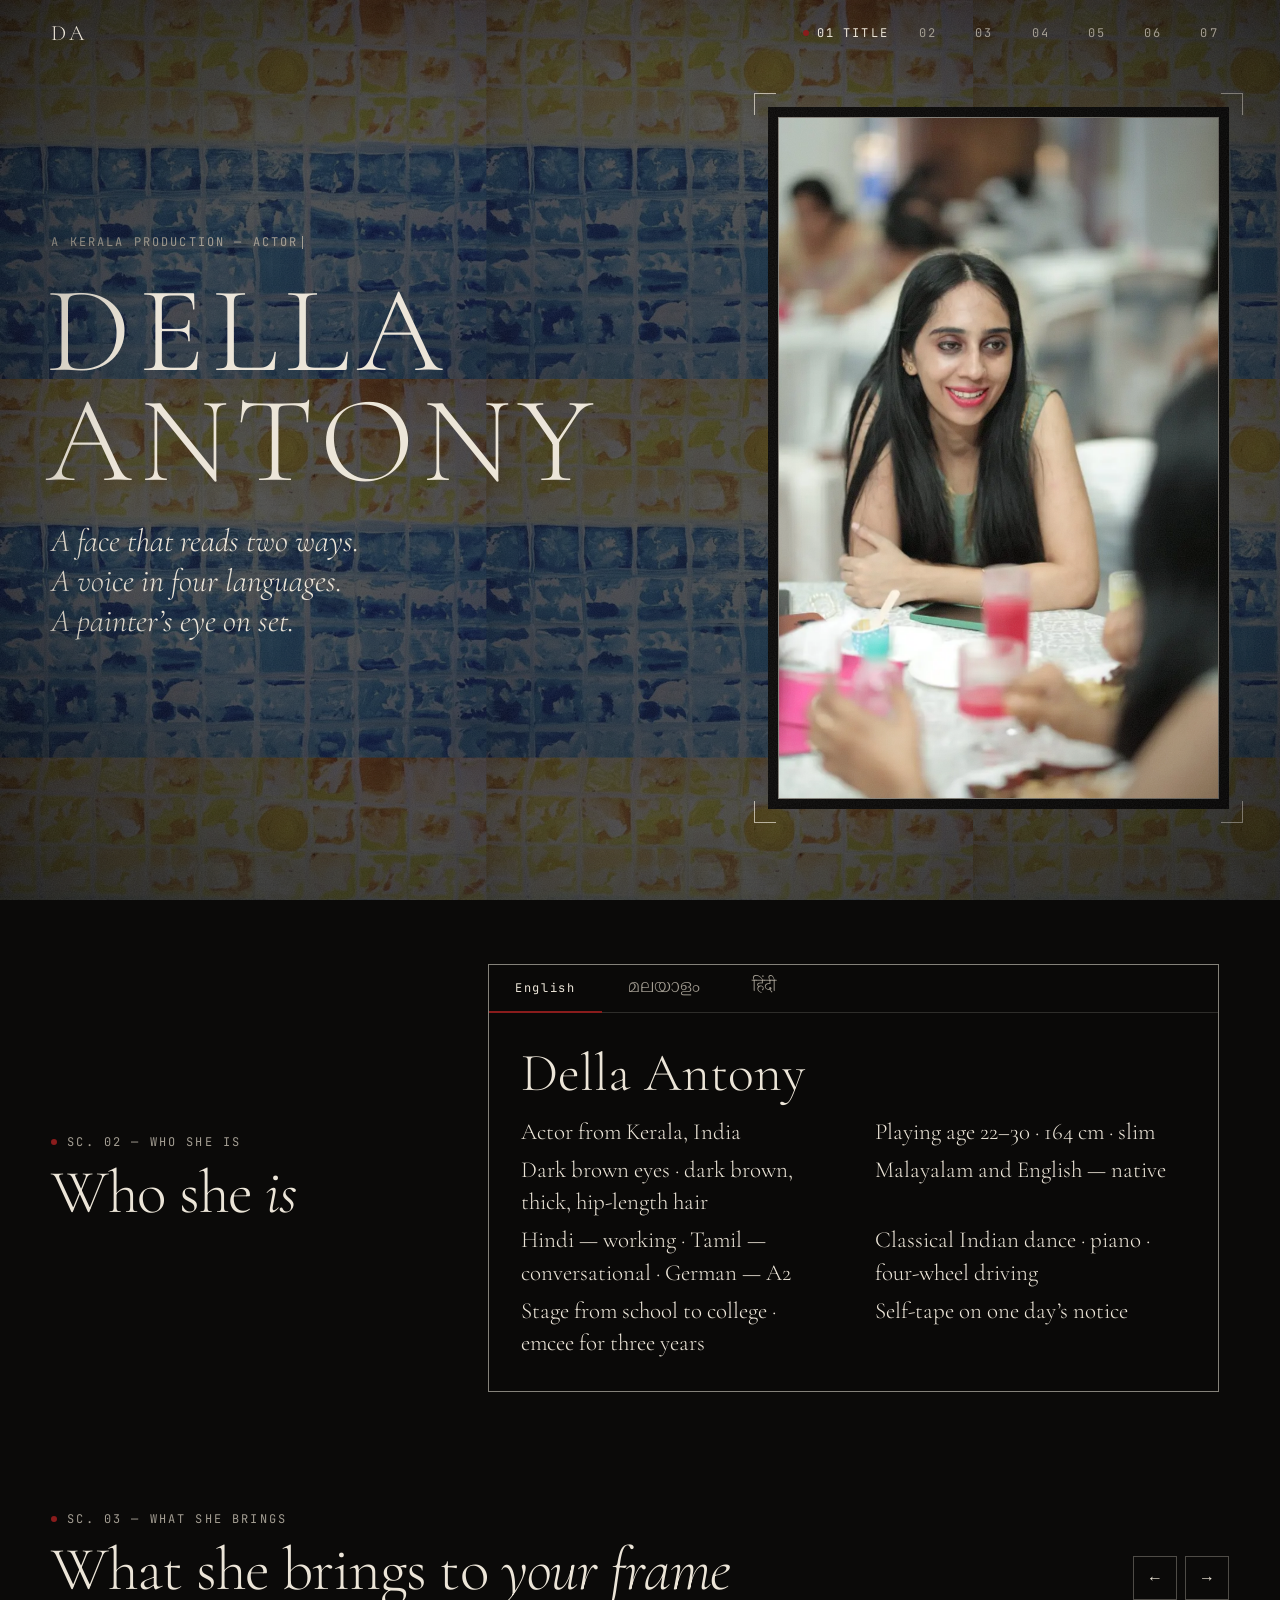
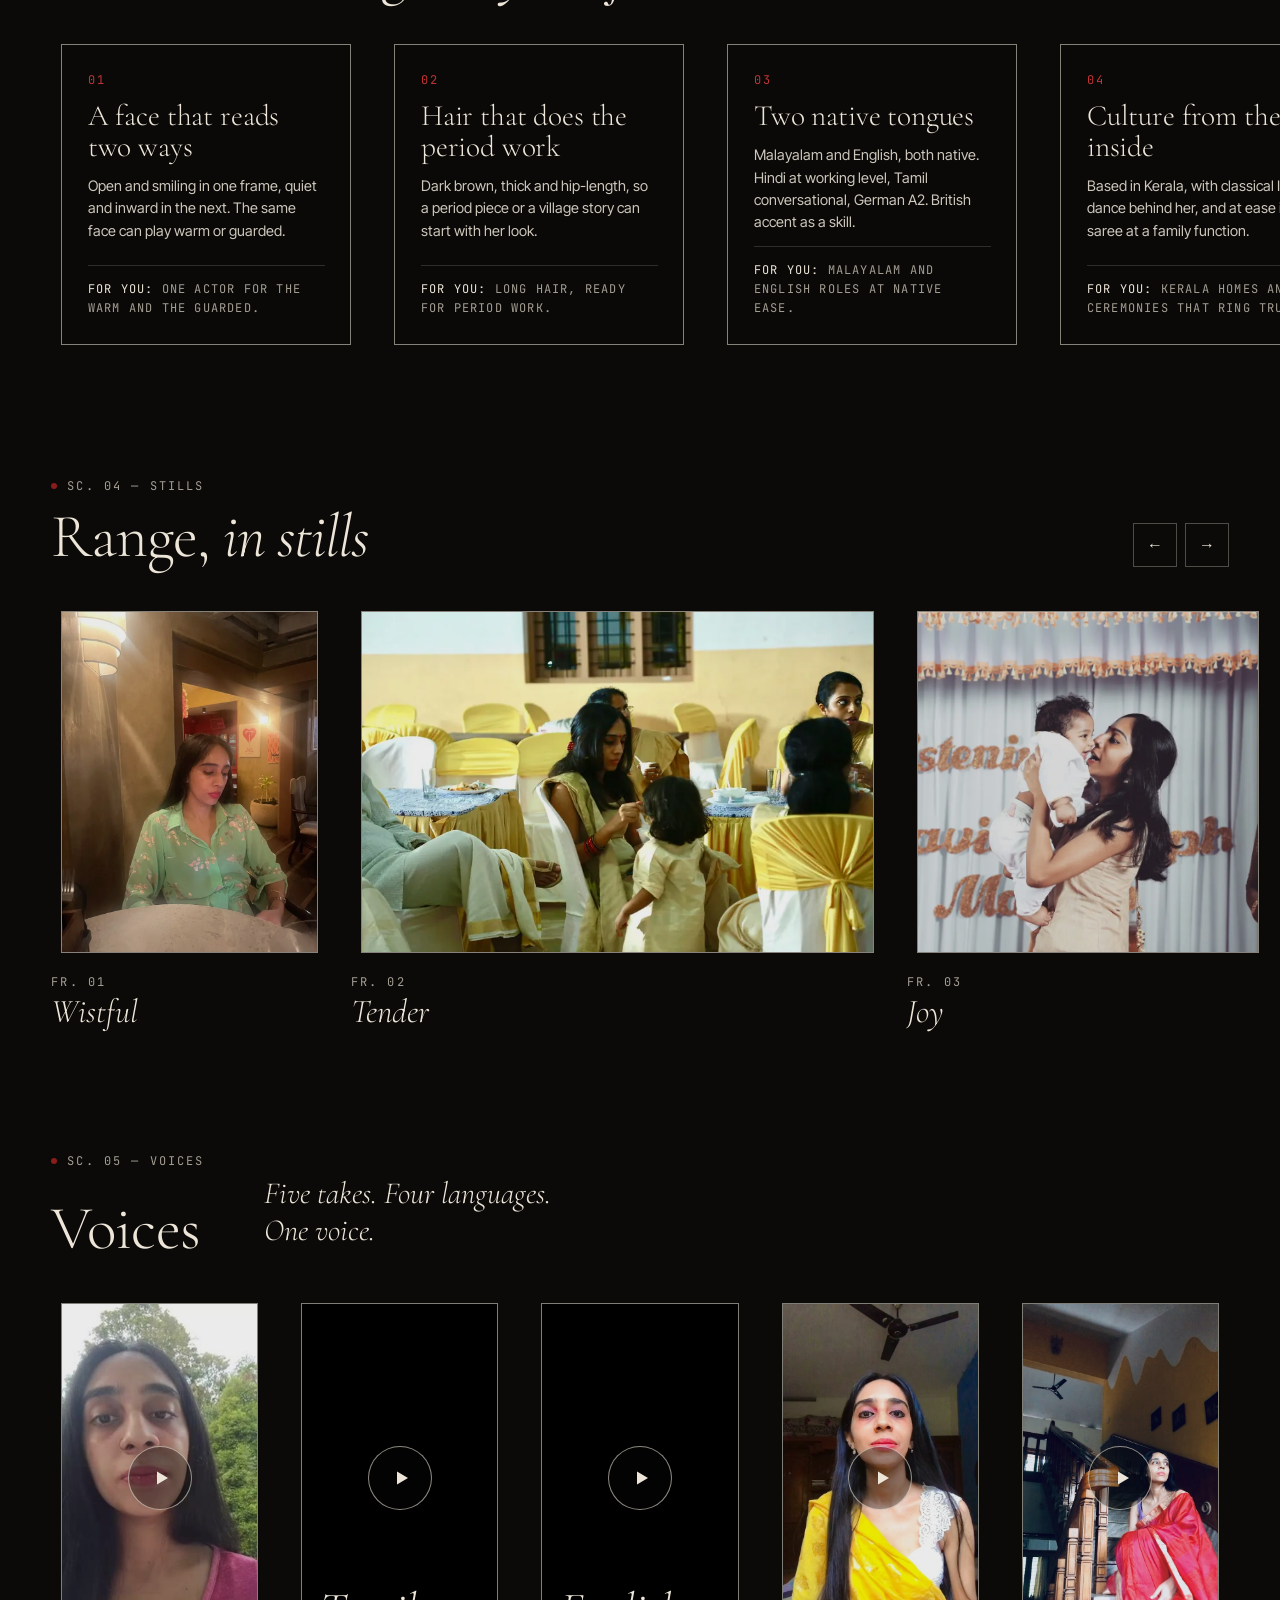
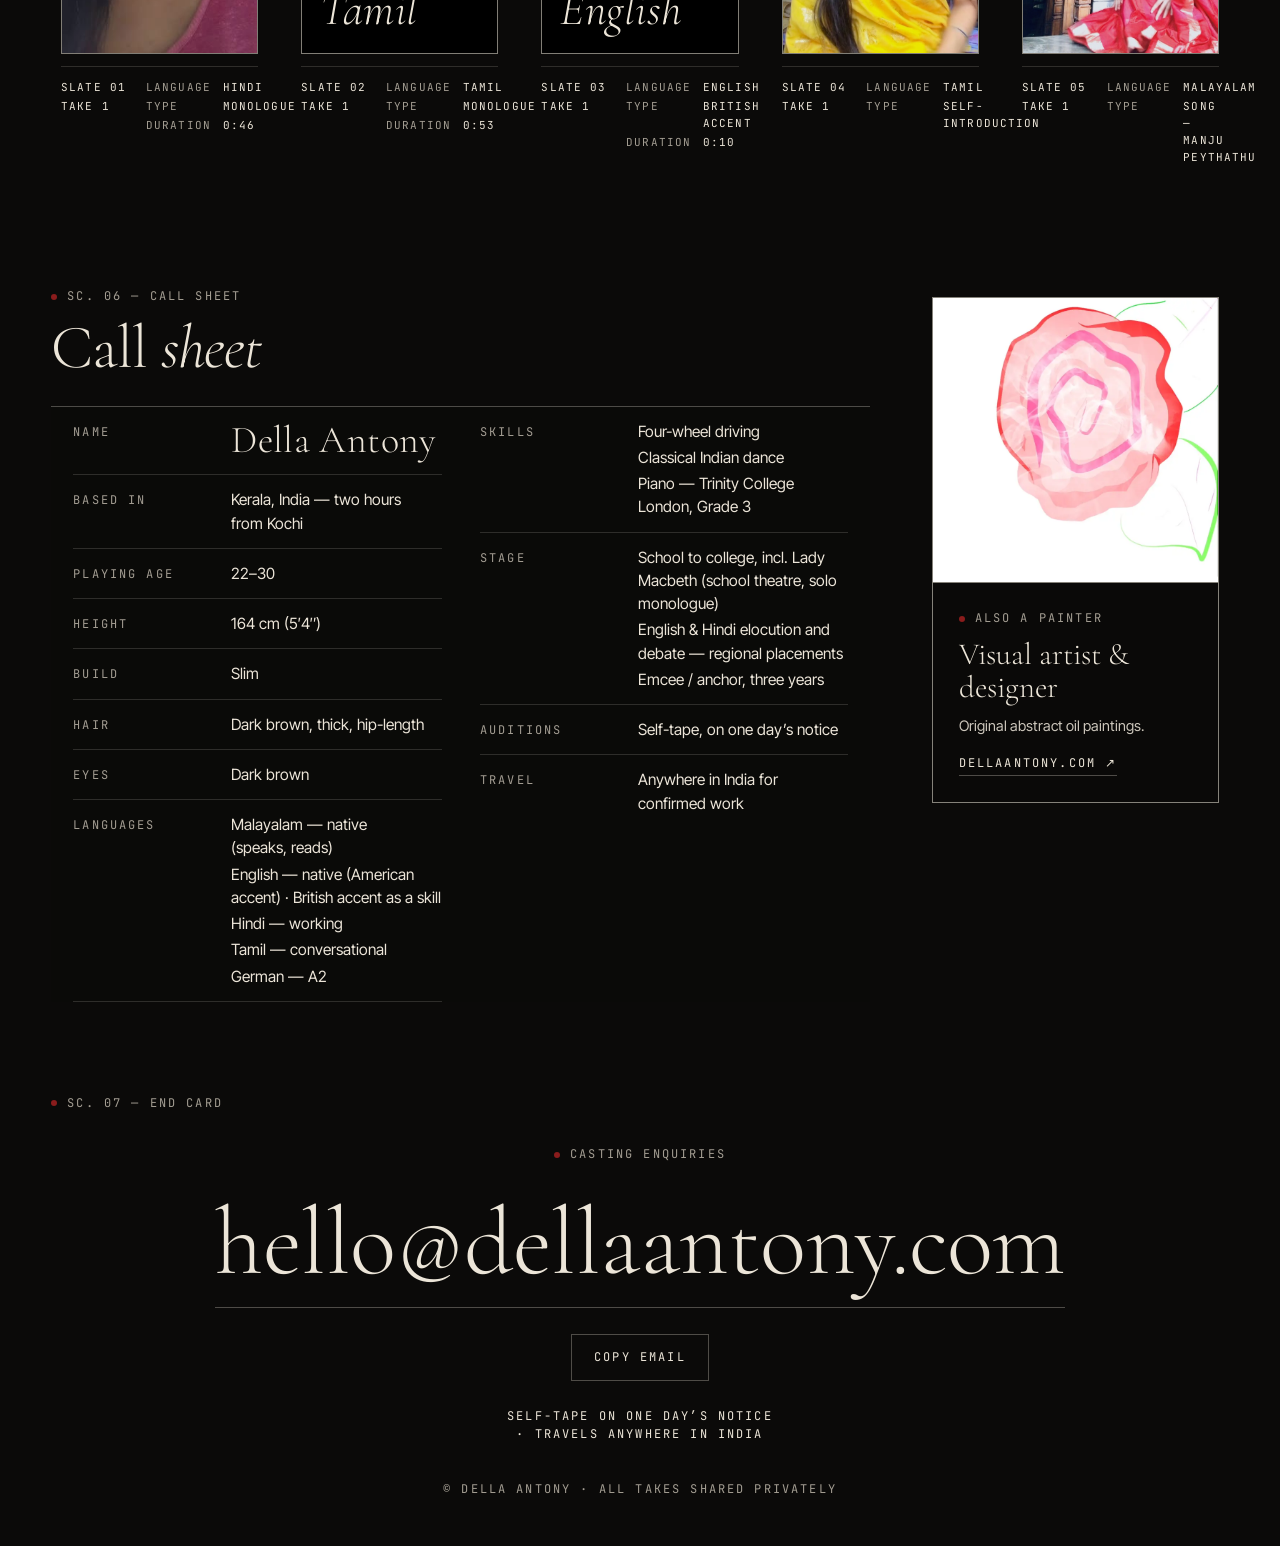
==== commit 9bf53709: "Add sunset painting background and rose artwork Painting tiles behind the page under the 70% veil; r" ====
--- a/della-portfolio/site/index.html
+++ b/della-portfolio/site/index.html
@@ -319,7 +319,7 @@
 
   <aside class="painter reveal" style="--d:200ms" aria-labelledby="h-painter">
     <div class="mat"><div class="fm">
-      <!-- ROSE-IMAGE: when the rose artwork is supplied, an <img class="rose"> goes here -->
+      <img class="rose" src="assets/photos/rose-800.webp" width="800" height="800" loading="lazy" decoding="async" alt="A digital rose by Della: soft pink petals with smoke-like white strokes and a bright green leaf.">
       <div class="painter-copy">
         <p class="mono slate"><i class="dot" aria-hidden="true"></i>Also a painter</p>
         <h3 id="h-painter">Visual artist &amp; designer</h3>
--- a/della-portfolio/site/style.css
+++ b/della-portfolio/site/style.css
@@ -26,7 +26,7 @@
   --mono:"JetBrains Mono",ui-monospace,"SF Mono",Menlo,Consolas,monospace;
   --body:"Inter Tight",system-ui,-apple-system,"Segoe UI",Roboto,sans-serif;
   /* PAINTING: when the sunset painting is supplied (assets/bg/painting-800.webp), un-comment the next line */
-  /* --painting-img: url(assets/bg/painting-800.webp); */
+  --painting-img: url(assets/bg/painting-800.webp);
 }
 @media (min-width:600px){:root{--gutter:clamp(24px,4vw,56px)}}
 
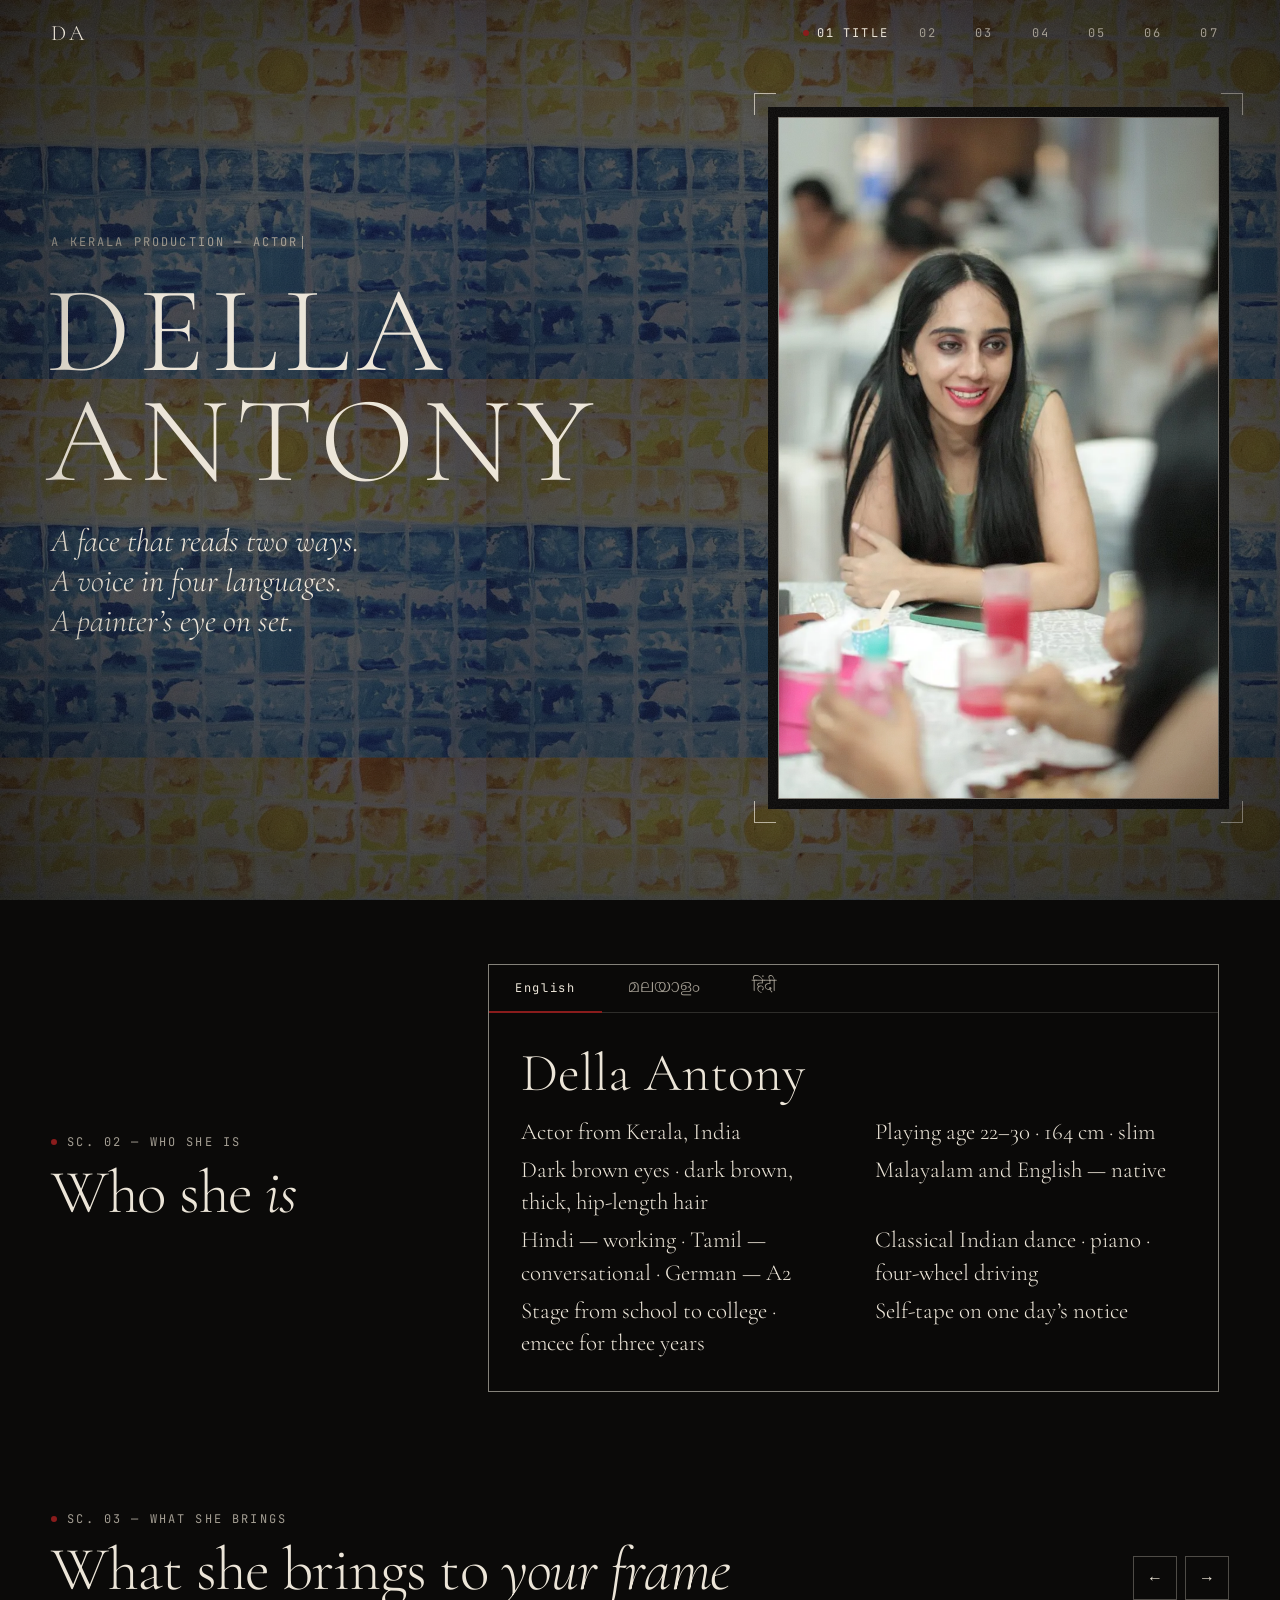
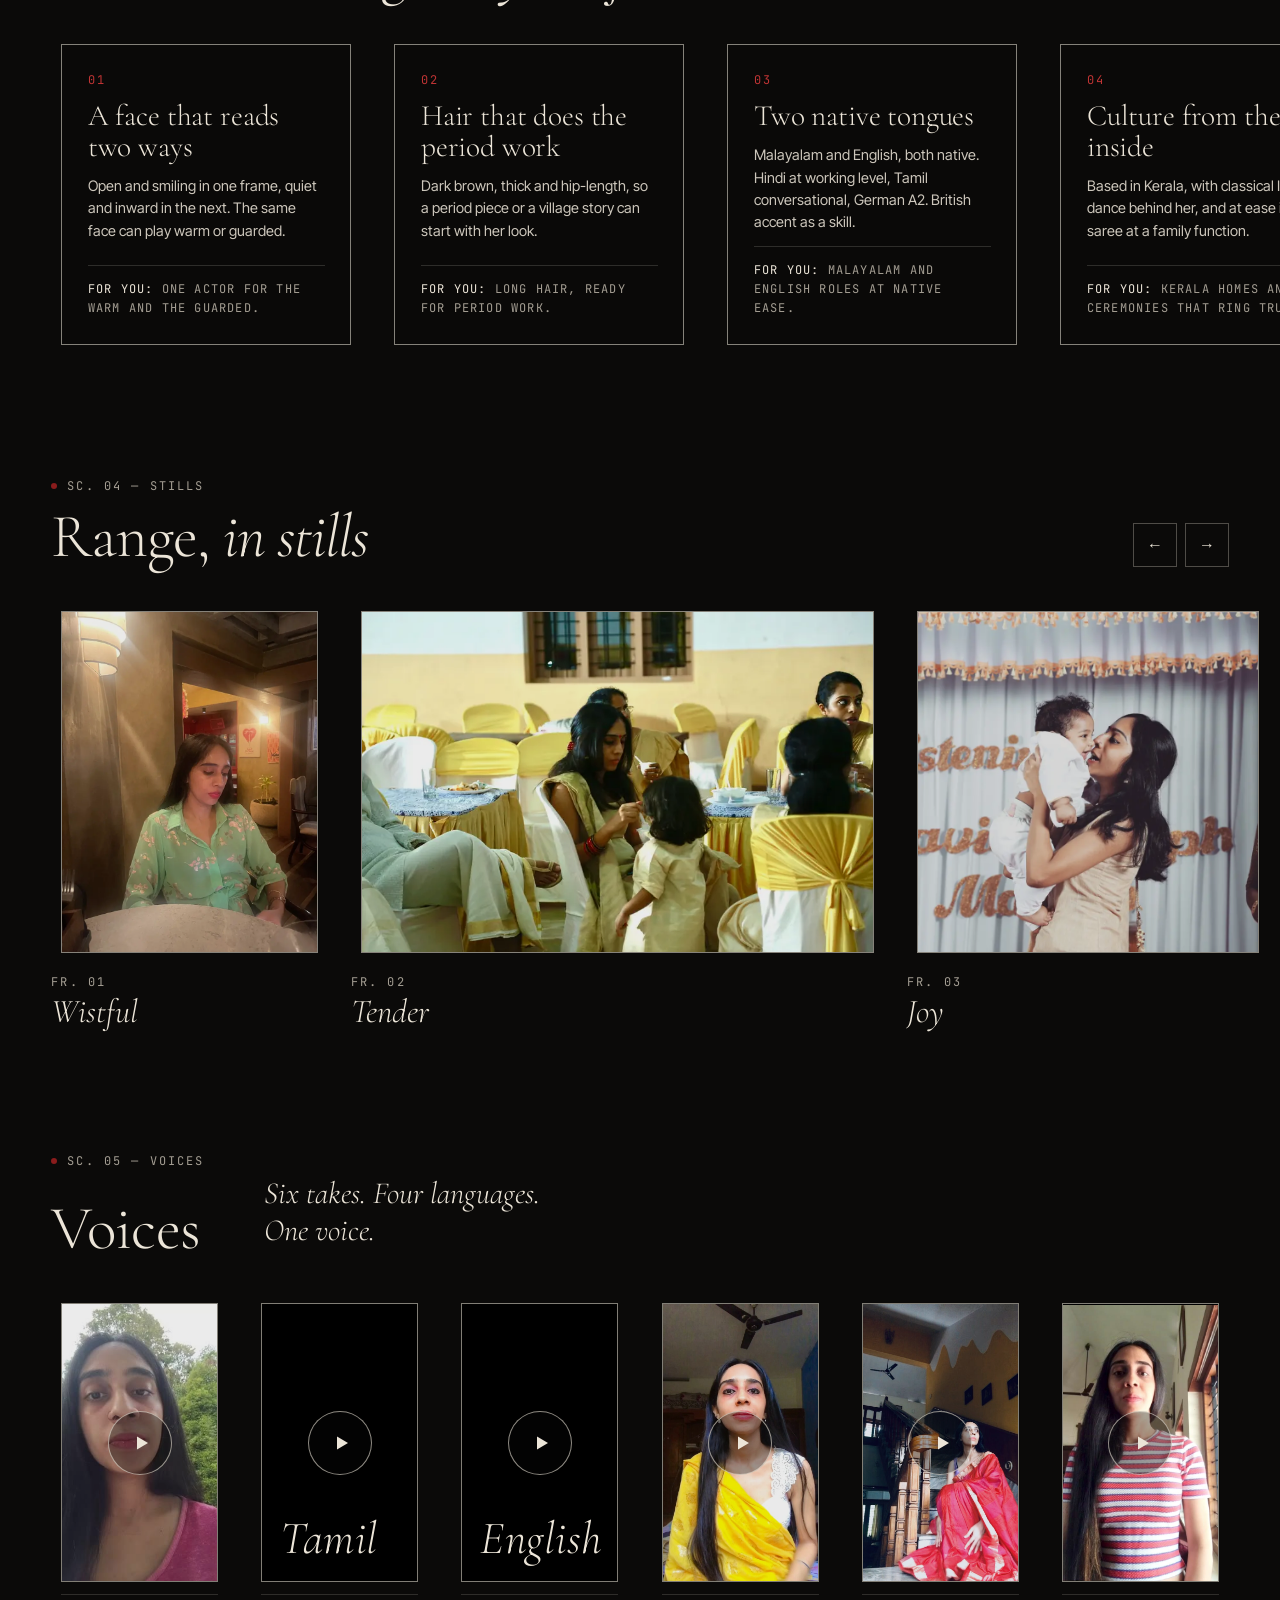
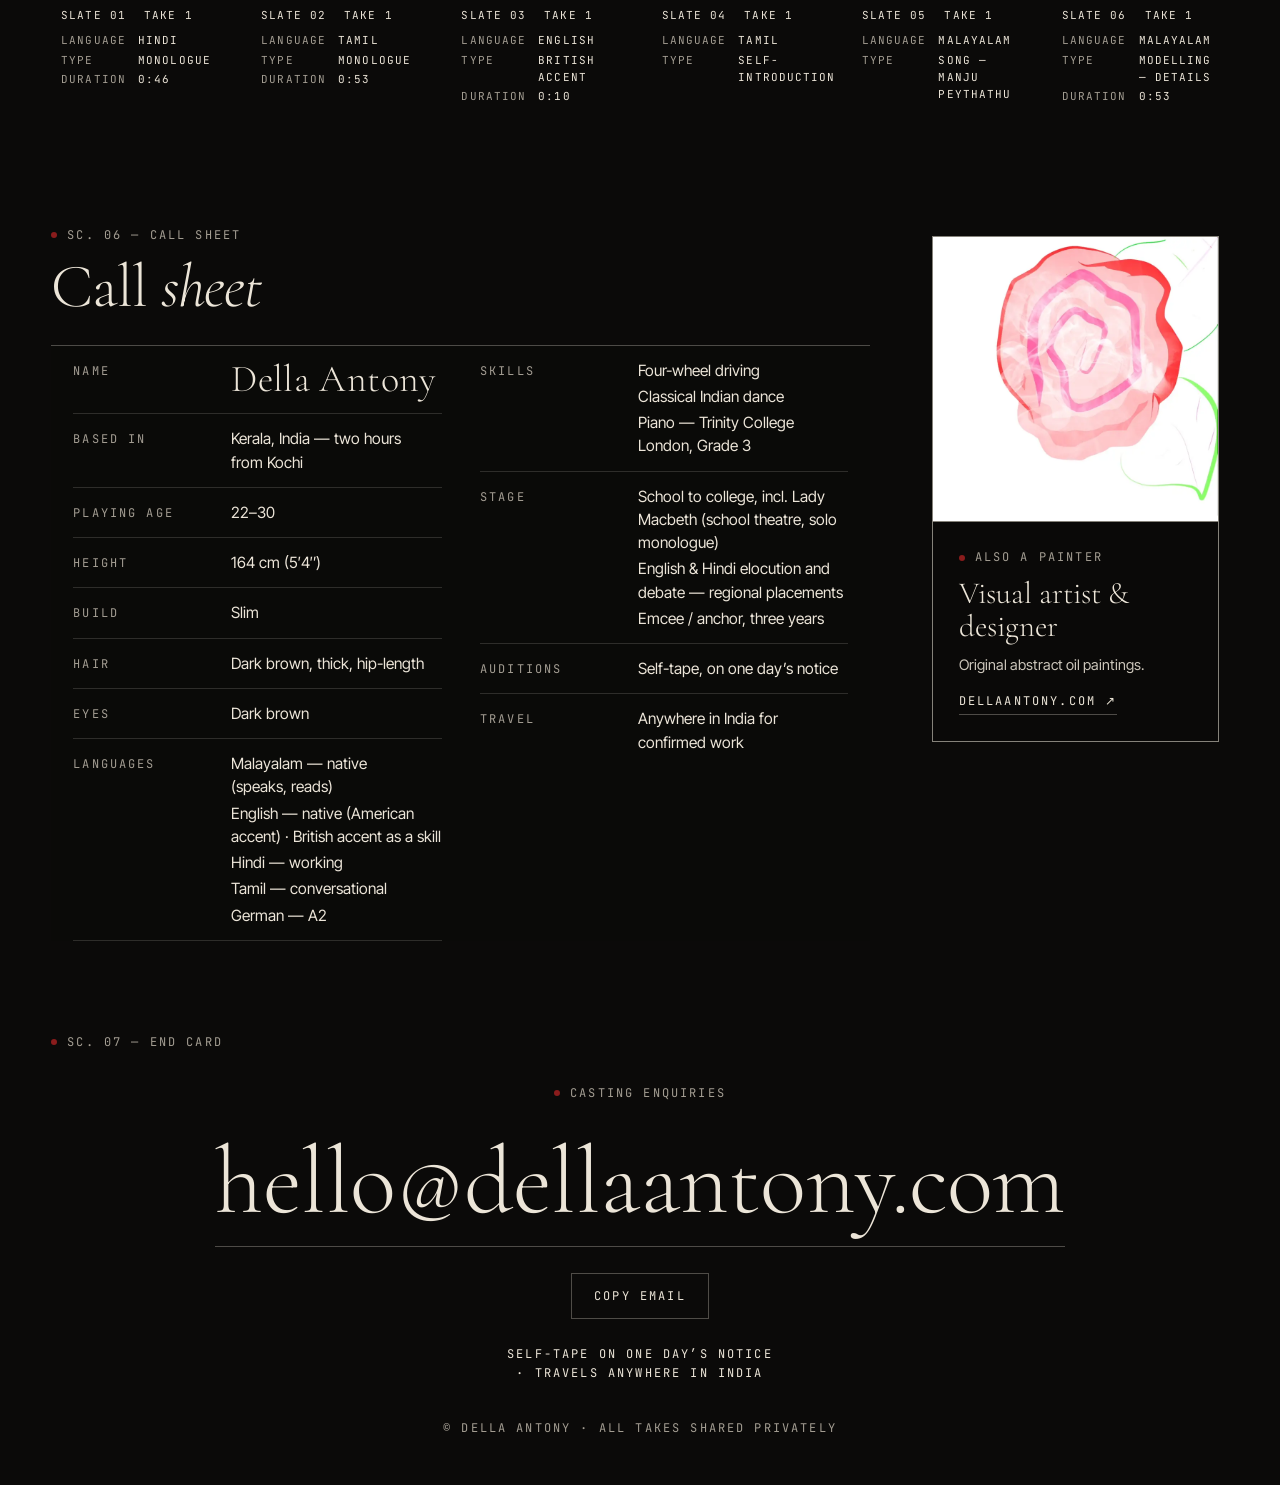
==== commit 779cdb4a: "Add modelling video as slate 06; stack slate blocks Compressed to H.264 (3.4 MB, 9:16), poster at 45" ====
--- a/della-portfolio/site/index.html
+++ b/della-portfolio/site/index.html
@@ -216,7 +216,7 @@
   <header class="scene-head reveal">
     <p class="slate mono"><i class="dot" aria-hidden="true"></i>SC. 05 — VOICES</p>
     <h2 id="h-voices">Voices</h2>
-    <p class="lede" id="lede">Five takes. Four languages. One voice.</p>
+    <p class="lede" id="lede">Six takes. Four languages. One voice.</p>
   </header>
 
   <!-- Slate numbers and the line above are filled in by main.js from whatever cards are here. -->
@@ -274,6 +274,18 @@
       <div class="slate-block mono">
         <div class="sb-l"><span>Slate <b class="num">05</b></span><span>Take 1</span></div>
         <dl class="sb-r"><div><dt>Language</dt><dd>Malayalam</dd></div><div><dt>Type</dt><dd>Song — <i>Manju Peythathu</i></dd></div></dl>
+      </div>
+    </li>
+
+    <!-- MALAYALAM · modelling video (details in Malayalam) · hosted on the site, plays with the custom controls -->
+    <li class="clip" data-kind="local" data-lang="Malayalam" data-title="Modelling, details in Malayalam">
+      <div class="mat"><div class="frame">
+        <video preload="none" playsinline poster="assets/clips/modelling.jpg" src="assets/clips/modelling.mp4" width="478" height="850"></video>
+        <button class="play" type="button" aria-label="Play modelling video, details in Malayalam, 0:53"><svg viewBox="0 0 24 24" aria-hidden="true"><path d="M8 5.5v13l11-6.5z"/></svg></button>
+      </div></div>
+      <div class="slate-block mono">
+        <div class="sb-l"><span>Slate <b class="num">06</b></span><span>Take 1</span></div>
+        <dl class="sb-r"><div><dt>Language</dt><dd>Malayalam</dd></div><div><dt>Type</dt><dd>Modelling — details</dd></div><div><dt>Duration</dt><dd>0:53</dd></div></dl>
       </div>
     </li>
   </ol>
--- a/della-portfolio/site/style.css
+++ b/della-portfolio/site/style.css
@@ -290,8 +290,8 @@
 .seek::-moz-range-thumb{width:9px;height:9px;border-radius:50%;background:var(--bone);border:0}
 .seek:focus-visible{outline-offset:0}
 
-.slate-block{display:grid;grid-template-columns:max-content 1fr;gap:12px 20px;margin:2px 10px 0;padding-top:12px;border-top:1px solid var(--hair-soft);color:var(--bone-dim);align-items:start;font-size:11px;letter-spacing:.1em}
-.sb-l{display:grid;gap:2px;color:var(--bone);white-space:nowrap}
+.slate-block{display:grid;grid-template-columns:minmax(0,1fr);gap:8px;margin:2px 10px 0;padding-top:12px;border-top:1px solid var(--hair-soft);color:var(--bone-dim);align-items:start;font-size:11px;letter-spacing:.1em}
+.sb-l{display:flex;gap:18px;color:var(--bone);white-space:nowrap}
 .sb-l b{font-weight:400}
 .sb-r{display:grid;grid-template-columns:max-content 1fr;column-gap:12px;row-gap:2px;min-width:0}
 .sb-r>div{display:contents}
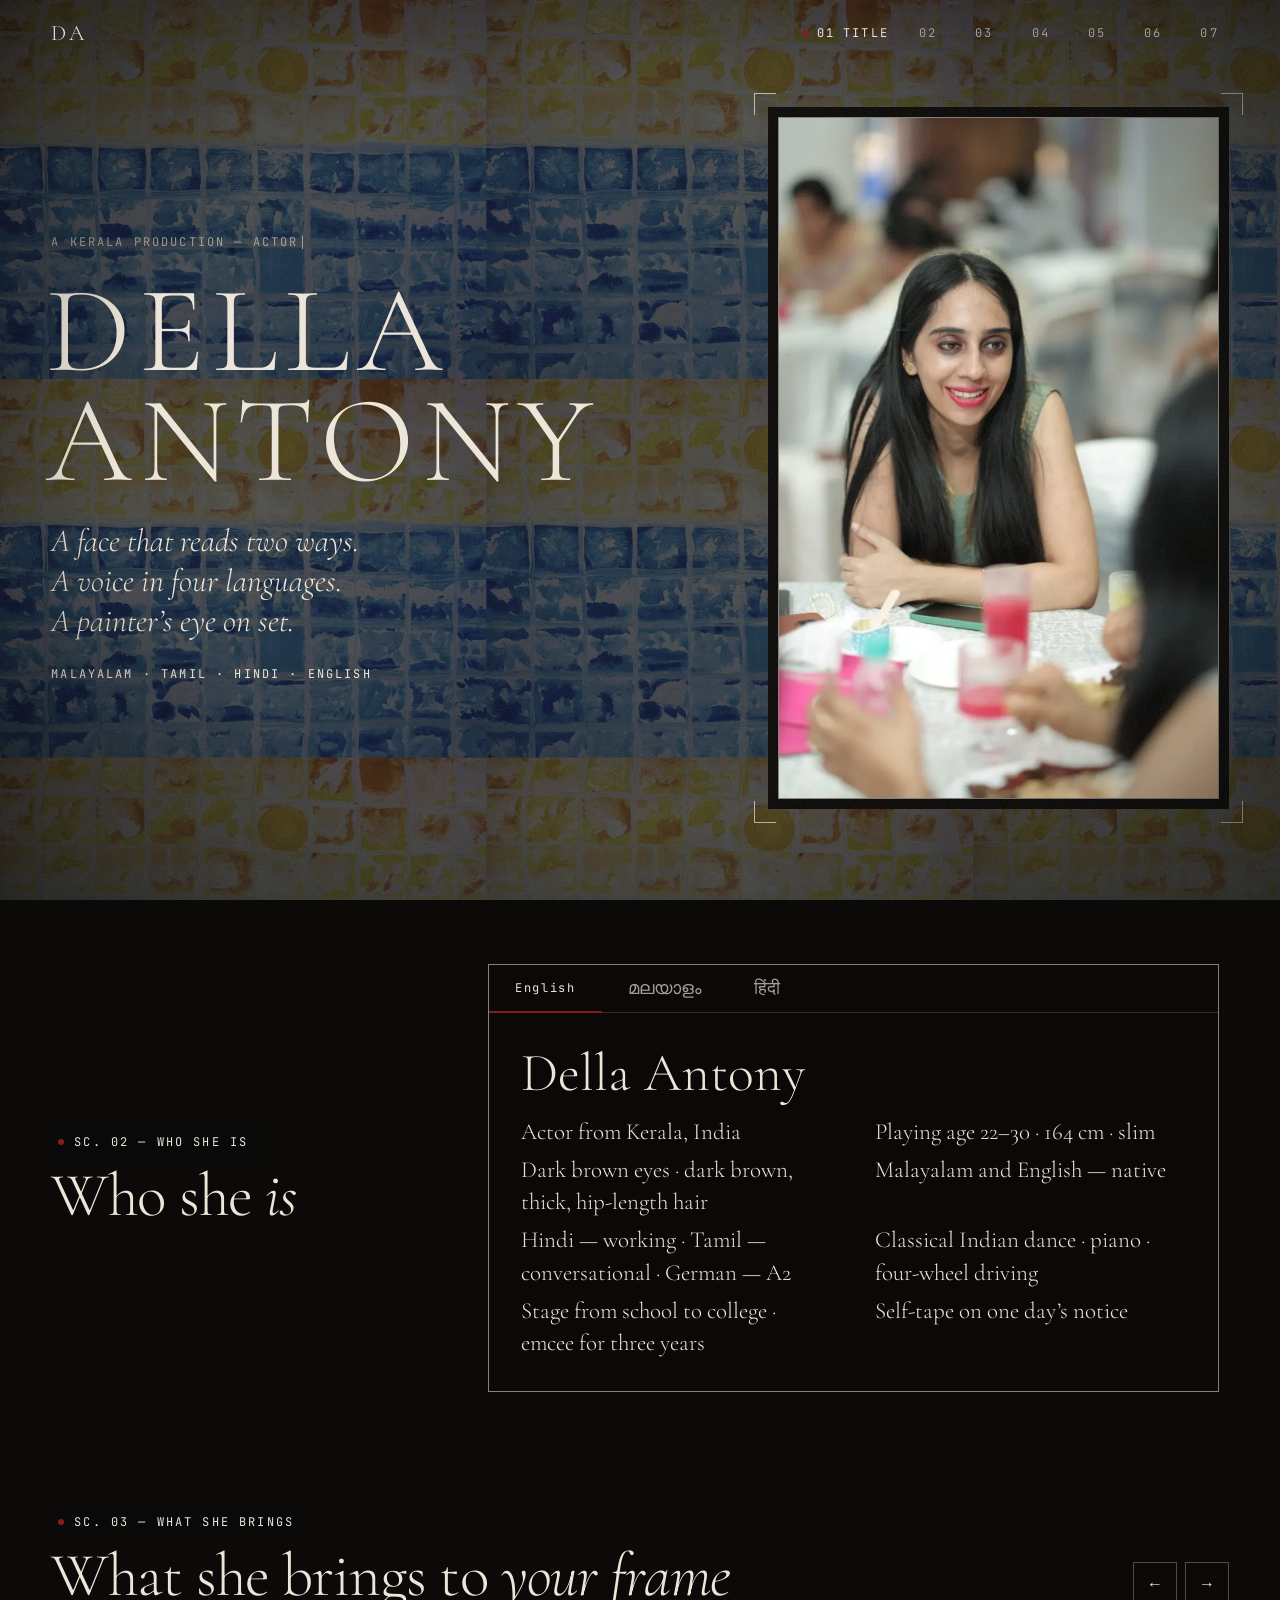
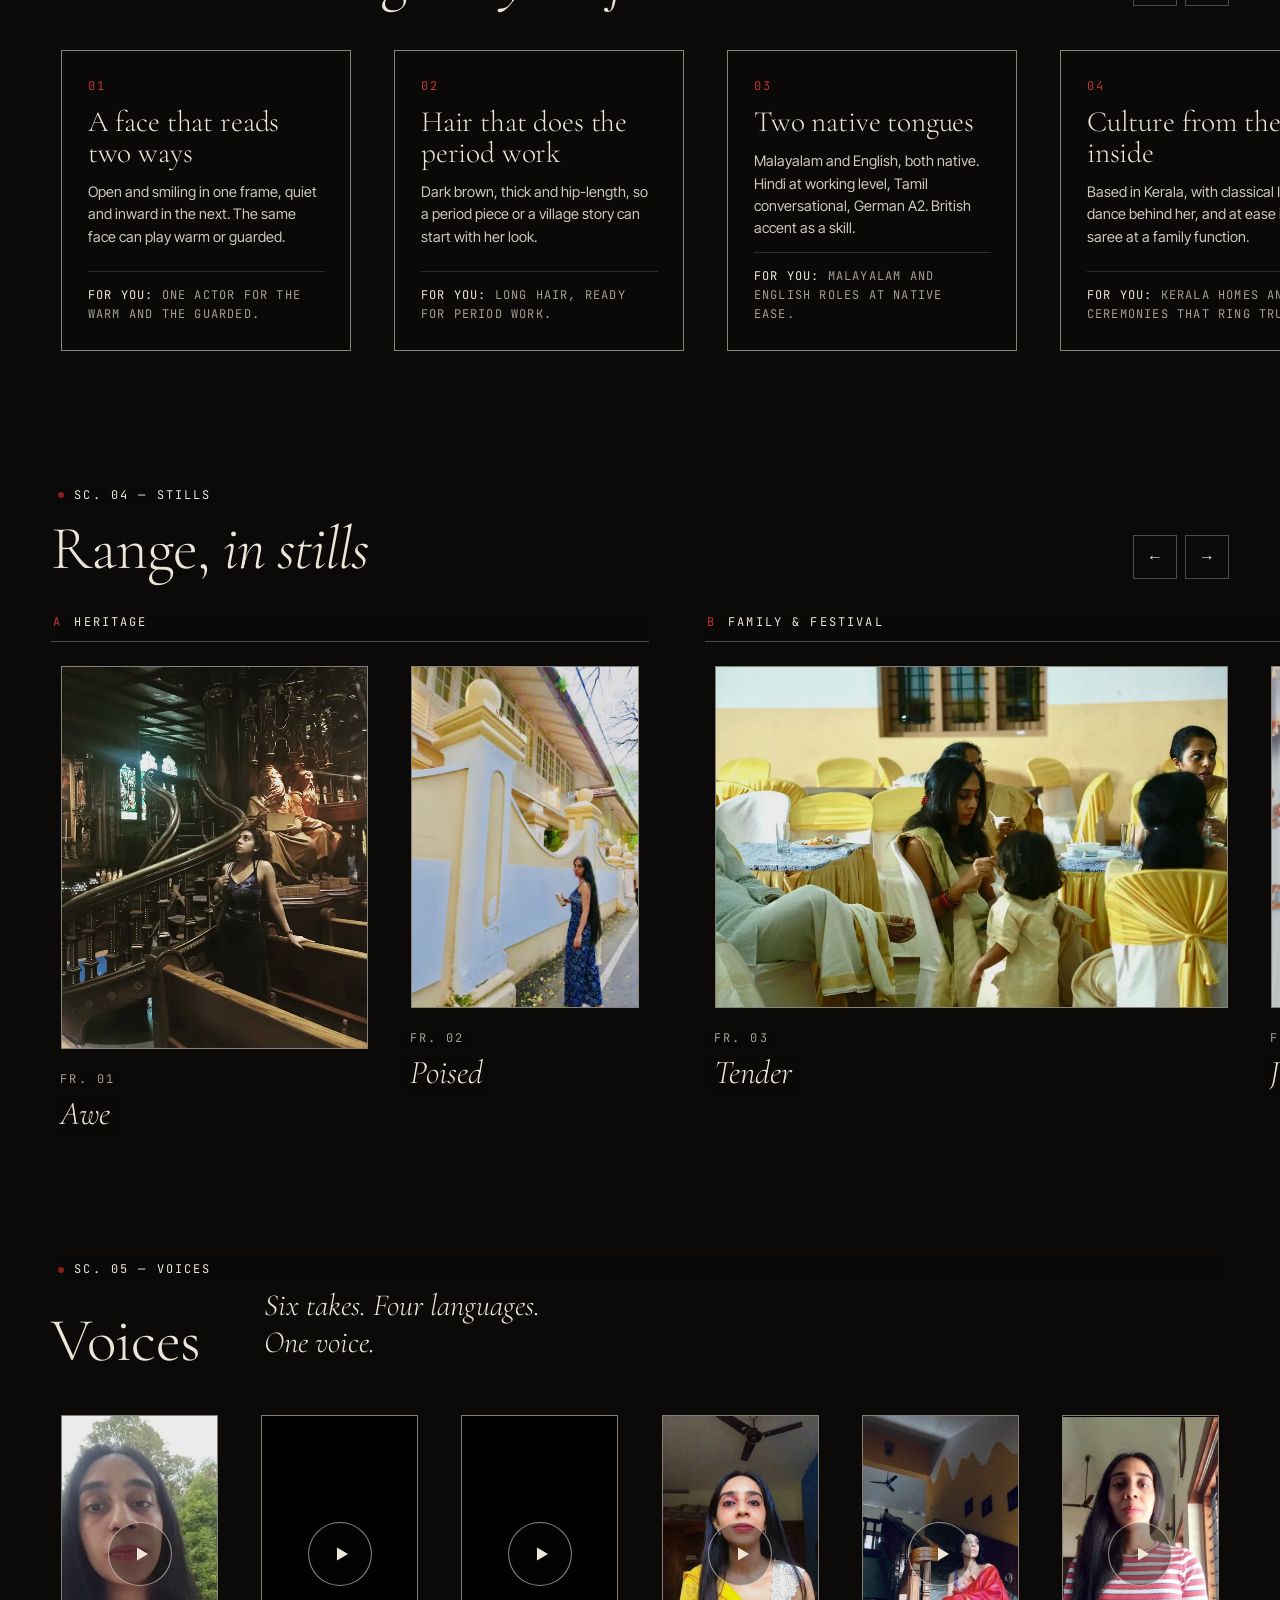
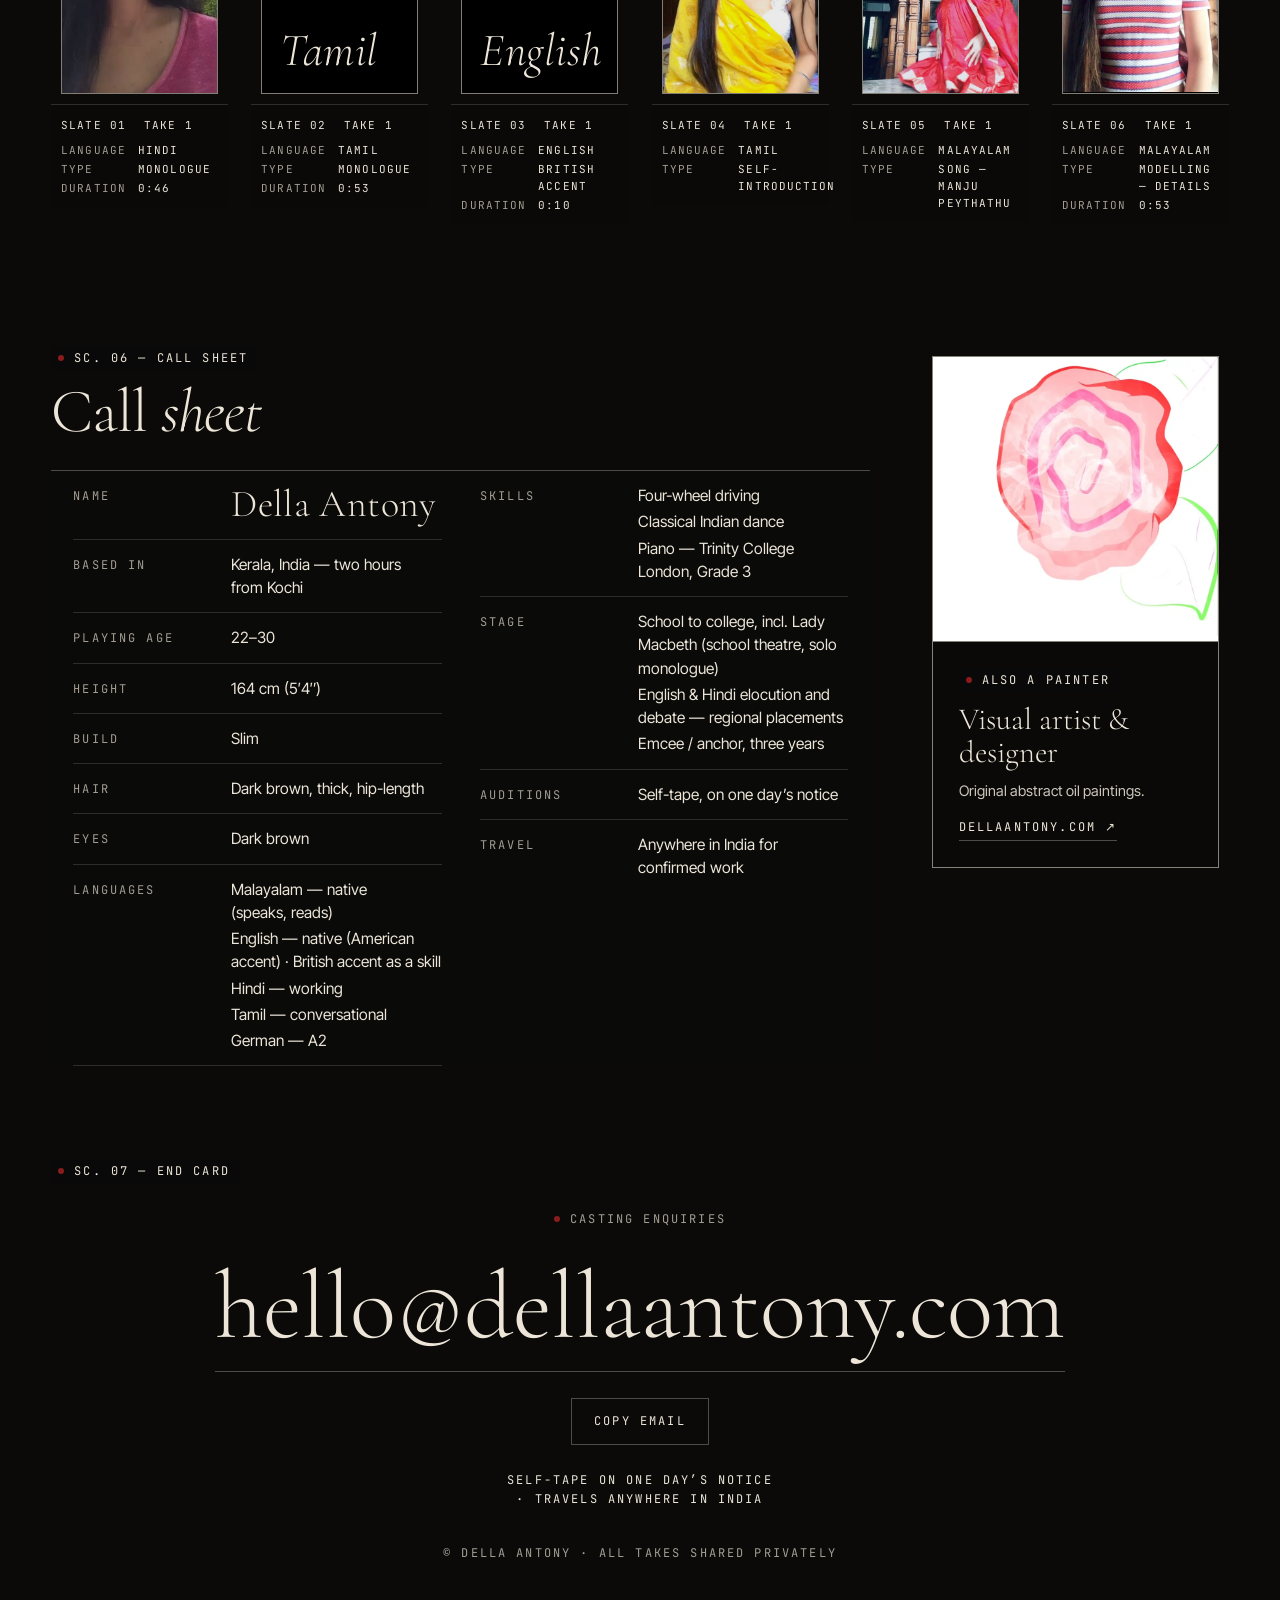
==== commit 975df631: "Photo slider in three groups; church, night-lights and sharper heritage wall Stills now slide sidewa" ====
--- a/della-portfolio/site/index.html
+++ b/della-portfolio/site/index.html
@@ -53,7 +53,7 @@
 
 <!-- ═══════════ SC. 01 — TITLE ═══════════ -->
 <section id="sc1" class="scene title" aria-labelledby="name">
-  <figure class="hero-img" data-in="img">
+  <figure class="hero-img">
     <span class="mat"><span class="fm"><picture>
       <source type="image/webp" srcset="assets/photos/hero-800.webp 800w, assets/photos/hero-1600.webp 1067w" sizes="(min-width: 960px) 40vw, 100vw">
       <img src="assets/photos/hero-800.webp" width="1067" height="1600" fetchpriority="high" decoding="async"
@@ -189,25 +189,46 @@
     </div>
   </header>
 
-  <ul class="rail shots reveal" id="rail-range" aria-label="Range, in stills. Swipe sideways.">
-    <li class="shot" style="--ar:1125/1500"><button class="fr-btn" type="button" data-full="assets/photos/green-shirt-1600.webp" data-word="Wistful" aria-label="Enlarge frame 1, Wistful">
-      <span class="mat"><span class="fm"><img src="assets/photos/green-shirt-800.webp" width="800" height="1067" loading="lazy" decoding="async" alt="Della in a green floral shirt at a restaurant table, eyes lowered, lost in a quiet thought."></span></span></button>
-      <p class="mono cap">FR. 01</p><p class="word">Wistful</p></li>
-    <li class="shot" style="--ar:1600/1066"><button class="fr-btn" type="button" data-full="assets/photos/saree-1600.webp" data-word="Tender" aria-label="Enlarge frame 2, Tender">
-      <span class="mat"><span class="fm"><img src="assets/photos/saree-800.webp" width="800" height="533" loading="lazy" decoding="async" style="object-position:42% 40%" alt="Della in a cream saree with a red bindi, seated at a family function, gently feeding a small child."></span></span></button>
-      <p class="mono cap">FR. 02</p><p class="word">Tender</p></li>
-    <li class="shot" style="--ar:1/1"><button class="fr-btn" type="button" data-full="assets/photos/baby-1600.webp" data-word="Joy" aria-label="Enlarge frame 3, Joy">
-      <span class="mat"><span class="fm"><img src="assets/photos/baby-800.webp" width="800" height="800" loading="lazy" decoding="async" alt="Della lifting a laughing baby in white, her face close to his, at a christening."></span></span></button>
-      <p class="mono cap">FR. 03</p><p class="word">Joy</p></li>
-    <li class="shot" style="--ar:853/1280"><button class="fr-btn" type="button" data-full="assets/photos/building-1600.webp" data-word="Poised" aria-label="Enlarge frame 4, Poised">
-      <span class="mat"><span class="fm"><img src="assets/photos/building-800.webp" width="800" height="1200" loading="lazy" decoding="async" alt="Della standing upright and small beside a cream and yellow heritage wall, hair falling to her hips, looking back toward the camera."></span></span></button>
-      <p class="mono cap">FR. 04</p><p class="word">Poised</p></li>
-    <li class="shot" style="--ar:1125/1500"><button class="fr-btn" type="button" data-full="assets/photos/blue-dress-1600.webp" data-word="Unbothered" aria-label="Enlarge frame 5, Unbothered">
-      <span class="mat"><span class="fm"><img src="assets/photos/blue-dress-800.webp" width="800" height="1067" loading="lazy" decoding="async" alt="Della in a royal blue dress, reclining on a hotel bed with one hand in her hair, calm and unbothered."></span></span></button>
-      <p class="mono cap">FR. 05</p><p class="word">Unbothered</p></li>
-    <li class="shot" style="--ar:1242/1552"><button class="fr-btn" type="button" data-full="assets/photos/kitchen-1600.webp" data-word="Lost in thought" aria-label="Enlarge frame 6, Lost in thought">
-      <span class="mat"><span class="fm"><img src="assets/photos/kitchen-800.webp" width="800" height="1000" loading="lazy" decoding="async" alt="Della in a black halter dress sitting on the floor by a window, holding a wine glass, a bottle beside her, gazing off to one side."></span></span></button>
-      <p class="mono cap">FR. 06</p><p class="word">Lost in thought</p></li>
+  <ul class="rail shots reveal" id="rail-range" aria-label="Range, in stills. Swipe sideways through three groups.">
+    <li class="group" aria-label="Heritage">
+      <p class="mono ghead" aria-hidden="true"><span>A</span>Heritage</p>
+      <ul class="grow">
+      <li class="shot lead" style="--ar:1280/1600"><button class="fr-btn" type="button" data-full="assets/photos/church-1600.webp" data-word="Awe" aria-label="Enlarge frame 1, Awe">
+        <span class="mat"><span class="fm"><img src="assets/photos/church-rail.webp" width="608" height="760" loading="lazy" decoding="async" alt="Della in a dark top beside a carved wooden staircase in an old church, looking up at golden statues in the dim light."></span></span></button>
+        <p class="mono cap">FR. 01</p><p class="word">Awe</p></li>
+      <li class="shot" style="--ar:853/1280"><button class="fr-btn" type="button" data-full="assets/photos/building-1600.webp" data-word="Poised" aria-label="Enlarge frame 2, Poised">
+        <span class="mat"><span class="fm"><img src="assets/photos/building-rail.webp" width="506" height="760" loading="lazy" decoding="async" alt="Della standing upright and small beside a cream and yellow heritage wall, her hair falling to her hips, looking back toward the camera."></span></span></button>
+        <p class="mono cap">FR. 02</p><p class="word">Poised</p></li>
+      </ul>
+    </li>
+    <li class="group" aria-label="Family and festival">
+      <p class="mono ghead" aria-hidden="true"><span>B</span>Family &amp; festival</p>
+      <ul class="grow">
+      <li class="shot" style="--ar:1600/1066"><button class="fr-btn" type="button" data-full="assets/photos/saree-1600.webp" data-word="Tender" aria-label="Enlarge frame 3, Tender">
+        <span class="mat"><span class="fm"><img src="assets/photos/saree-rail.webp" width="1000" height="667" loading="lazy" decoding="async" style="object-position:42% 40%" alt="Della in a cream saree with a red bindi, seated at a family function, gently feeding a small child."></span></span></button>
+        <p class="mono cap">FR. 03</p><p class="word">Tender</p></li>
+      <li class="shot" style="--ar:1/1"><button class="fr-btn" type="button" data-full="assets/photos/baby-1600.webp" data-word="Joy" aria-label="Enlarge frame 4, Joy">
+        <span class="mat"><span class="fm"><img src="assets/photos/baby-rail.webp" width="760" height="760" loading="lazy" decoding="async" alt="Della lifting a laughing baby in white, her face close to his, at a christening."></span></span></button>
+        <p class="mono cap">FR. 04</p><p class="word">Joy</p></li>
+      <li class="shot" style="--ar:900/1600"><button class="fr-btn" type="button" data-full="assets/photos/night-lights-1600.webp" data-word="Radiant" aria-label="Enlarge frame 5, Radiant">
+        <span class="mat"><span class="fm"><img src="assets/photos/night-lights-rail.webp" width="428" height="760" loading="lazy" decoding="async" alt="Della in a lilac knit top and a long cream embroidered skirt, standing before a gate strung with fairy lights at night."></span></span></button>
+        <p class="mono cap">FR. 05</p><p class="word">Radiant</p></li>
+      </ul>
+    </li>
+    <li class="group" aria-label="City and western">
+      <p class="mono ghead" aria-hidden="true"><span>C</span>City &amp; western</p>
+      <ul class="grow">
+      <li class="shot" style="--ar:1125/1500"><button class="fr-btn" type="button" data-full="assets/photos/green-shirt-1600.webp" data-word="Wistful" aria-label="Enlarge frame 6, Wistful">
+        <span class="mat"><span class="fm"><img src="assets/photos/green-shirt-rail.webp" width="570" height="760" loading="lazy" decoding="async" alt="Della in a green floral shirt at a restaurant table, eyes lowered, lost in a quiet thought."></span></span></button>
+        <p class="mono cap">FR. 06</p><p class="word">Wistful</p></li>
+      <li class="shot" style="--ar:1125/1500"><button class="fr-btn" type="button" data-full="assets/photos/blue-dress-1600.webp" data-word="Unbothered" aria-label="Enlarge frame 7, Unbothered">
+        <span class="mat"><span class="fm"><img src="assets/photos/blue-dress-rail.webp" width="570" height="760" loading="lazy" decoding="async" alt="Della in a royal blue dress, reclining on a hotel bed with one hand in her hair, calm and unbothered."></span></span></button>
+        <p class="mono cap">FR. 07</p><p class="word">Unbothered</p></li>
+      <li class="shot" style="--ar:1242/1552"><button class="fr-btn" type="button" data-full="assets/photos/kitchen-1600.webp" data-word="Lost in thought" aria-label="Enlarge frame 8, Lost in thought">
+        <span class="mat"><span class="fm"><img src="assets/photos/kitchen-rail.webp" width="608" height="760" loading="lazy" decoding="async" alt="Della in a black halter dress sitting on the floor by a window, holding a wine glass, a bottle and plates of food beside her, gazing off to one side."></span></span></button>
+        <p class="mono cap">FR. 08</p><p class="word">Lost in thought</p></li>
+      </ul>
+    </li>
   </ul>
 </section>
 
@@ -233,7 +254,7 @@
       </div>
     </li>
 
-    <li class="clip" data-kind="drive" data-drive="1JzuvHwbW107GGEgEe-f7tQGVp4_1A1zK" data-lang="Tamil" data-title="Tamil monologue" style="--d:100ms">
+    <li class="clip" data-kind="drive" data-drive="1vb6IYljEpzMHRqsVG76WBq1dD5vlzHbC" data-lang="Tamil" data-title="Tamil monologue" style="--d:100ms">
       <div class="mat"><div class="frame">
         <div class="blackcard" aria-hidden="true"><span>Tamil</span></div>
         <button class="play" type="button" aria-label="Play Tamil monologue, 0:53"><svg viewBox="0 0 24 24" aria-hidden="true"><path d="M8 5.5v13l11-6.5z"/></svg></button>
@@ -244,7 +265,7 @@
       </div>
     </li>
 
-    <li class="clip" data-kind="drive" data-drive="1vb6IYljEpzMHRqsVG76WBq1dD5vlzHbC" data-lang="English" data-title="English, British accent" style="--d:200ms">
+    <li class="clip" data-kind="drive" data-drive="1JzuvHwbW107GGEgEe-f7tQGVp4_1A1zK" data-lang="English" data-title="English, British accent" style="--d:200ms">
       <div class="mat"><div class="frame">
         <div class="blackcard" aria-hidden="true"><span>English</span></div>
         <button class="play" type="button" aria-label="Play English, British accent, 0:10"><svg viewBox="0 0 24 24" aria-hidden="true"><path d="M8 5.5v13l11-6.5z"/></svg></button>
--- a/della-portfolio/site/style.css
+++ b/della-portfolio/site/style.css
@@ -94,7 +94,7 @@
 /* ── Scenes ── */
 .scene{position:relative;padding:clamp(40px,4.2vw,60px) var(--gutter)}
 .scene-head{margin-bottom:clamp(18px,2.2vw,28px)}
-.slate{display:flex;align-items:center;gap:10px;color:var(--bone-dim)}
+.slate{display:flex;align-items:center;gap:10px;color:var(--bone);width:fit-content;max-width:100%;background:rgba(11,10,9,.78);padding:3px 9px 3px 7px}
 h2{font:300 clamp(36px,4.8vw,68px)/.96 var(--display);letter-spacing:-.015em;margin-top:clamp(8px,1vw,14px)}
 h2 em{font-style:italic}
 
@@ -155,7 +155,9 @@
 .js h1[data-in]{letter-spacing:.3em}
 .js h1[data-in].on{animation:name-in 2s var(--ease) forwards;transition:none}
 @keyframes name-in{0%{opacity:0;letter-spacing:.3em}40%{opacity:1}100%{opacity:1;letter-spacing:.06em}}
-.hero-img.on img{animation:drift 12s linear forwards}
+.js .hero-img{opacity:0;animation:imgin 1.6s var(--ease) .45s forwards}
+@keyframes imgin{to{opacity:1}}
+.js .hero-img img{animation:drift 12s linear .45s forwards}
 @keyframes drift{from{transform:scale(1)}to{transform:scale(1.04)}}
 
 @media (min-width:960px){
@@ -178,8 +180,8 @@
 .bio{background:rgba(11,10,9,.96)}
 .tabs{display:flex;border-bottom:1px solid var(--hair-soft)}
 .tabs button{padding:14px clamp(14px,2.4vw,26px);color:var(--bone-dim);border-bottom:2px solid transparent;margin-bottom:-1px;letter-spacing:.14em;transition:color 600ms var(--ease),border-color 600ms var(--ease)}
-.tabs button[lang="ml"]{font:300 18px/1 "Noto Serif Malayalam",serif;letter-spacing:0;text-transform:none}
-.tabs button[lang="hi"]{font:300 18px/1 "Noto Serif Devanagari",serif;letter-spacing:0;text-transform:none}
+.tabs button[lang="ml"]{font:300 18px/1 system-ui,serif;letter-spacing:0;text-transform:none}
+.tabs button[lang="hi"]{font:300 18px/1 system-ui,serif;letter-spacing:0;text-transform:none}
 .tabs button[aria-selected="true"]{color:var(--bone);border-bottom-color:var(--red)}
 @media (hover:hover){.tabs button:hover{color:var(--bone)}}
 .panel{padding:clamp(20px,2.6vw,32px);display:grid;gap:6px 44px;font:300 clamp(20px,1.8vw,23px)/1.4 var(--display)}
@@ -222,11 +224,18 @@
 
 /* SC. 04 — stills */
 .shots{--rh:clamp(280px,38vh,360px);align-items:flex-start}
+.shots{gap:clamp(36px,4.4vw,72px)}
+.group{flex:none;display:flex;flex-direction:column;gap:14px}
+.ghead{display:flex;gap:12px;align-items:baseline;color:var(--bone);padding:0 2px 9px;border-bottom:1px solid var(--hair);background:rgba(11,10,9,.82);width:100%}
+.ghead span{color:var(--red-lit)}
+.grow{display:flex;gap:clamp(14px,1.8vw,24px);align-items:flex-start}
+.shot.lead .fm{height:calc(var(--rh)*1.12)}
 .shot{flex:none}
 .shot .fr-btn{position:relative;display:block;cursor:zoom-in;text-align:left}
 .shot .fm{height:var(--rh);aspect-ratio:var(--ar);transition:border-color 900ms var(--ease)}
 .shot img{width:100%;height:100%;object-fit:cover;filter:brightness(.92);transition:filter 900ms var(--ease)}
-.shot .cap{margin-top:10px;color:var(--bone-dim)}
+.shot .cap{margin-top:8px;color:var(--bone-dim)}
+.shot .cap,.shot .word{display:table;background:rgba(11,10,9,.86);padding:3px 9px}
 .shot .word{font:italic 300 clamp(24px,2.6vw,34px)/1.1 var(--display);margin-top:2px}
 @media (hover:hover){
   .shot .fr-btn:hover .fm{border-color:var(--red)}
@@ -290,7 +299,7 @@
 .seek::-moz-range-thumb{width:9px;height:9px;border-radius:50%;background:var(--bone);border:0}
 .seek:focus-visible{outline-offset:0}
 
-.slate-block{display:grid;grid-template-columns:minmax(0,1fr);gap:8px;margin:2px 10px 0;padding-top:12px;border-top:1px solid var(--hair-soft);color:var(--bone-dim);align-items:start;font-size:11px;letter-spacing:.1em}
+.slate-block{display:grid;grid-template-columns:minmax(0,1fr);gap:8px;margin:0;padding:12px 10px 10px;background:rgba(11,10,9,.86);border-top:1px solid var(--hair-soft);color:var(--bone-dim);align-items:start;font-size:11px;letter-spacing:.1em}
 .sb-l{display:flex;gap:18px;color:var(--bone);white-space:nowrap}
 .sb-l b{font-weight:400}
 .sb-r{display:grid;grid-template-columns:max-content 1fr;column-gap:12px;row-gap:2px;min-width:0}
@@ -352,7 +361,8 @@
   .rec .dot,.caret,.scroll .hair::after{animation:none}
   .js .reveal,.js .reveal.in,.js [data-in]{opacity:1!important;transform:none!important;transition:none!important;animation:none!important}
   .js h1[data-in]{letter-spacing:.06em}
-  .hero-img.on img{animation:none}
+  .js .hero-img{opacity:1!important;animation:none!important}
+  .js .hero-img img{animation:none!important}
   .rail{scroll-behavior:auto}
   *{transition-duration:.01ms!important}
 }
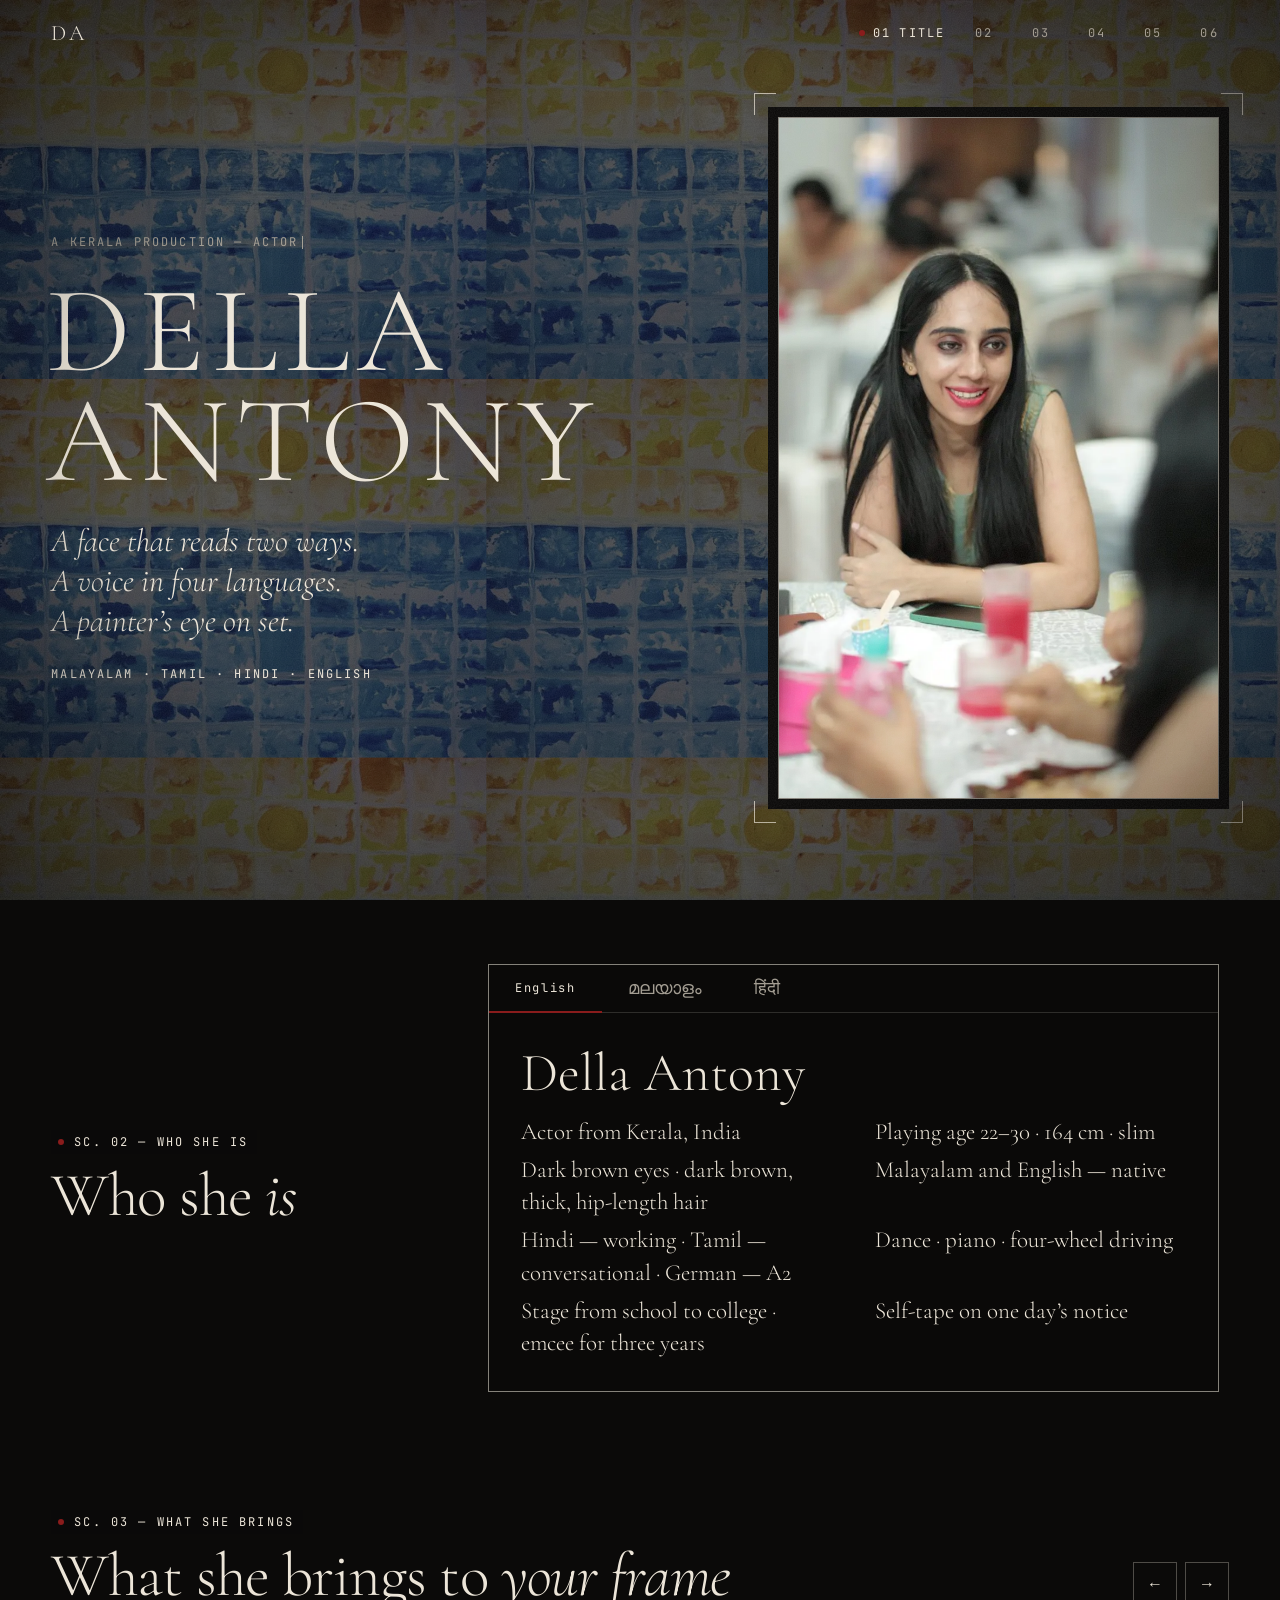
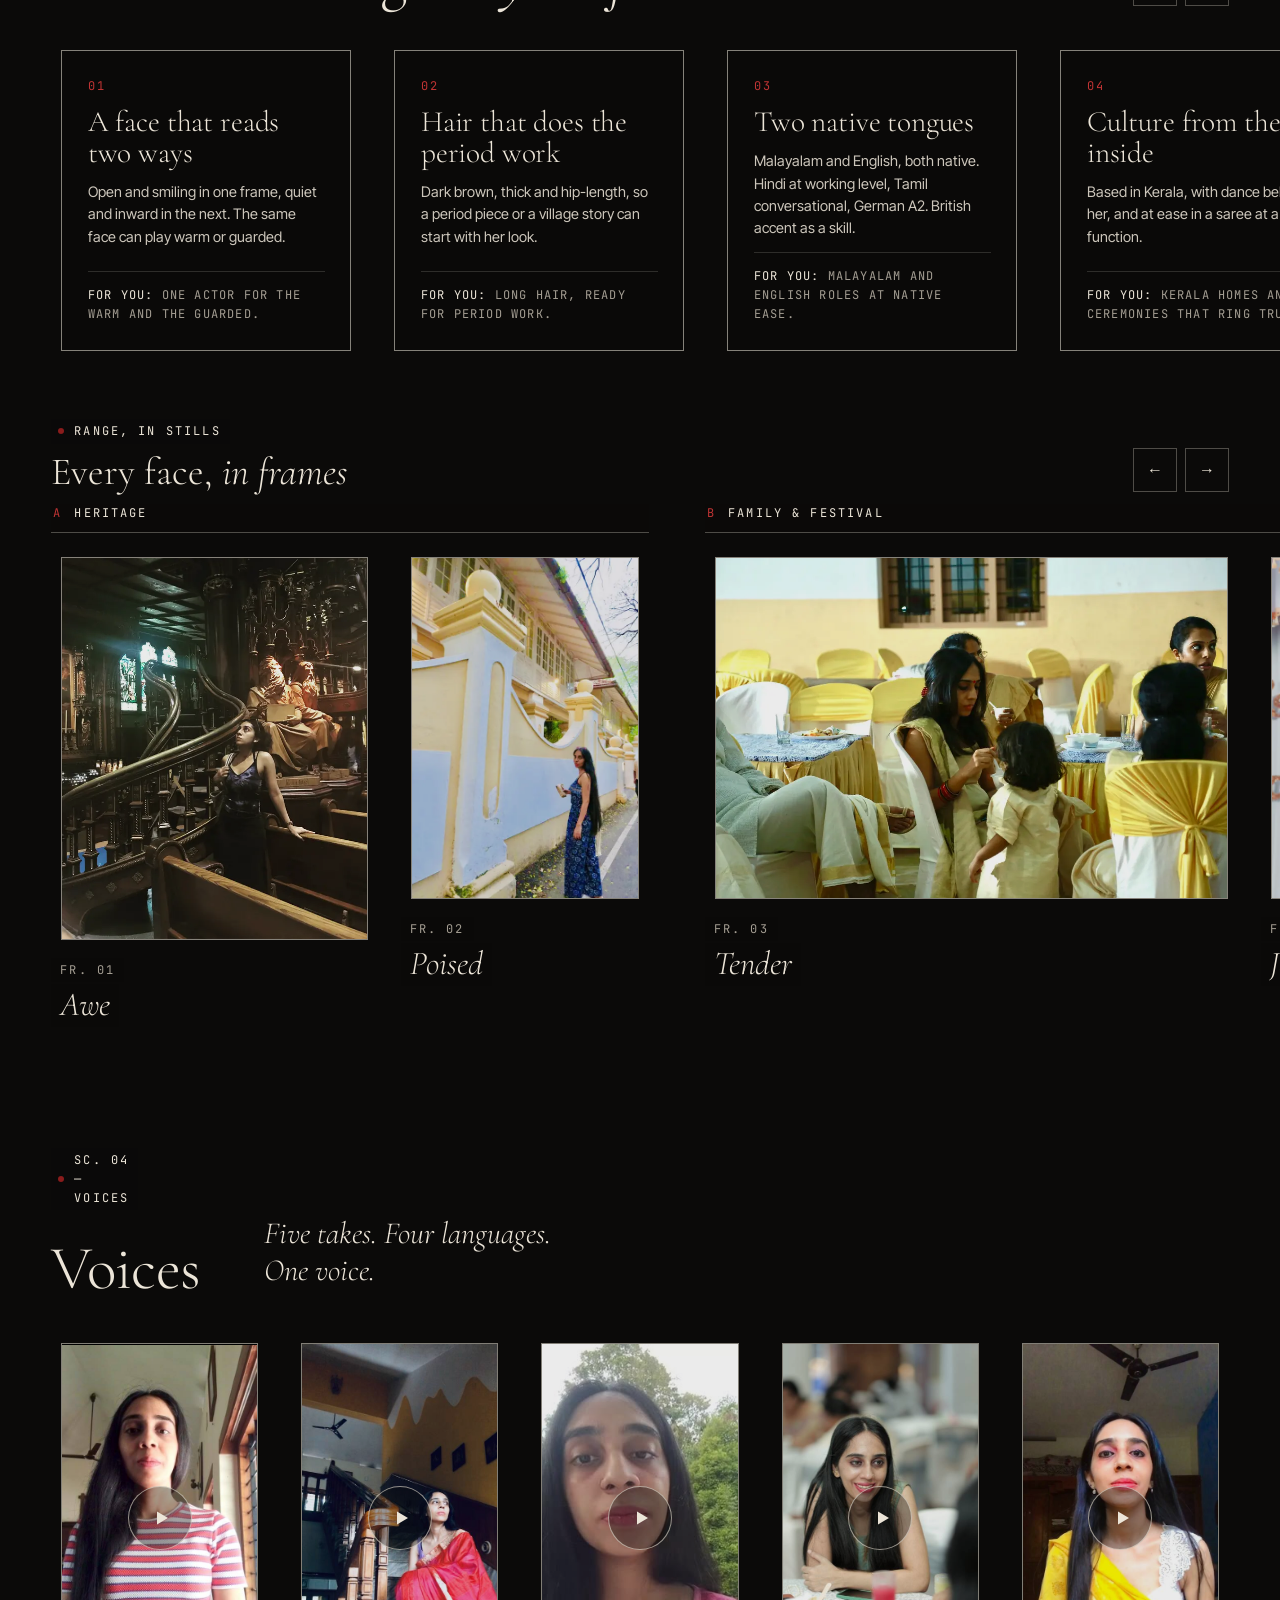
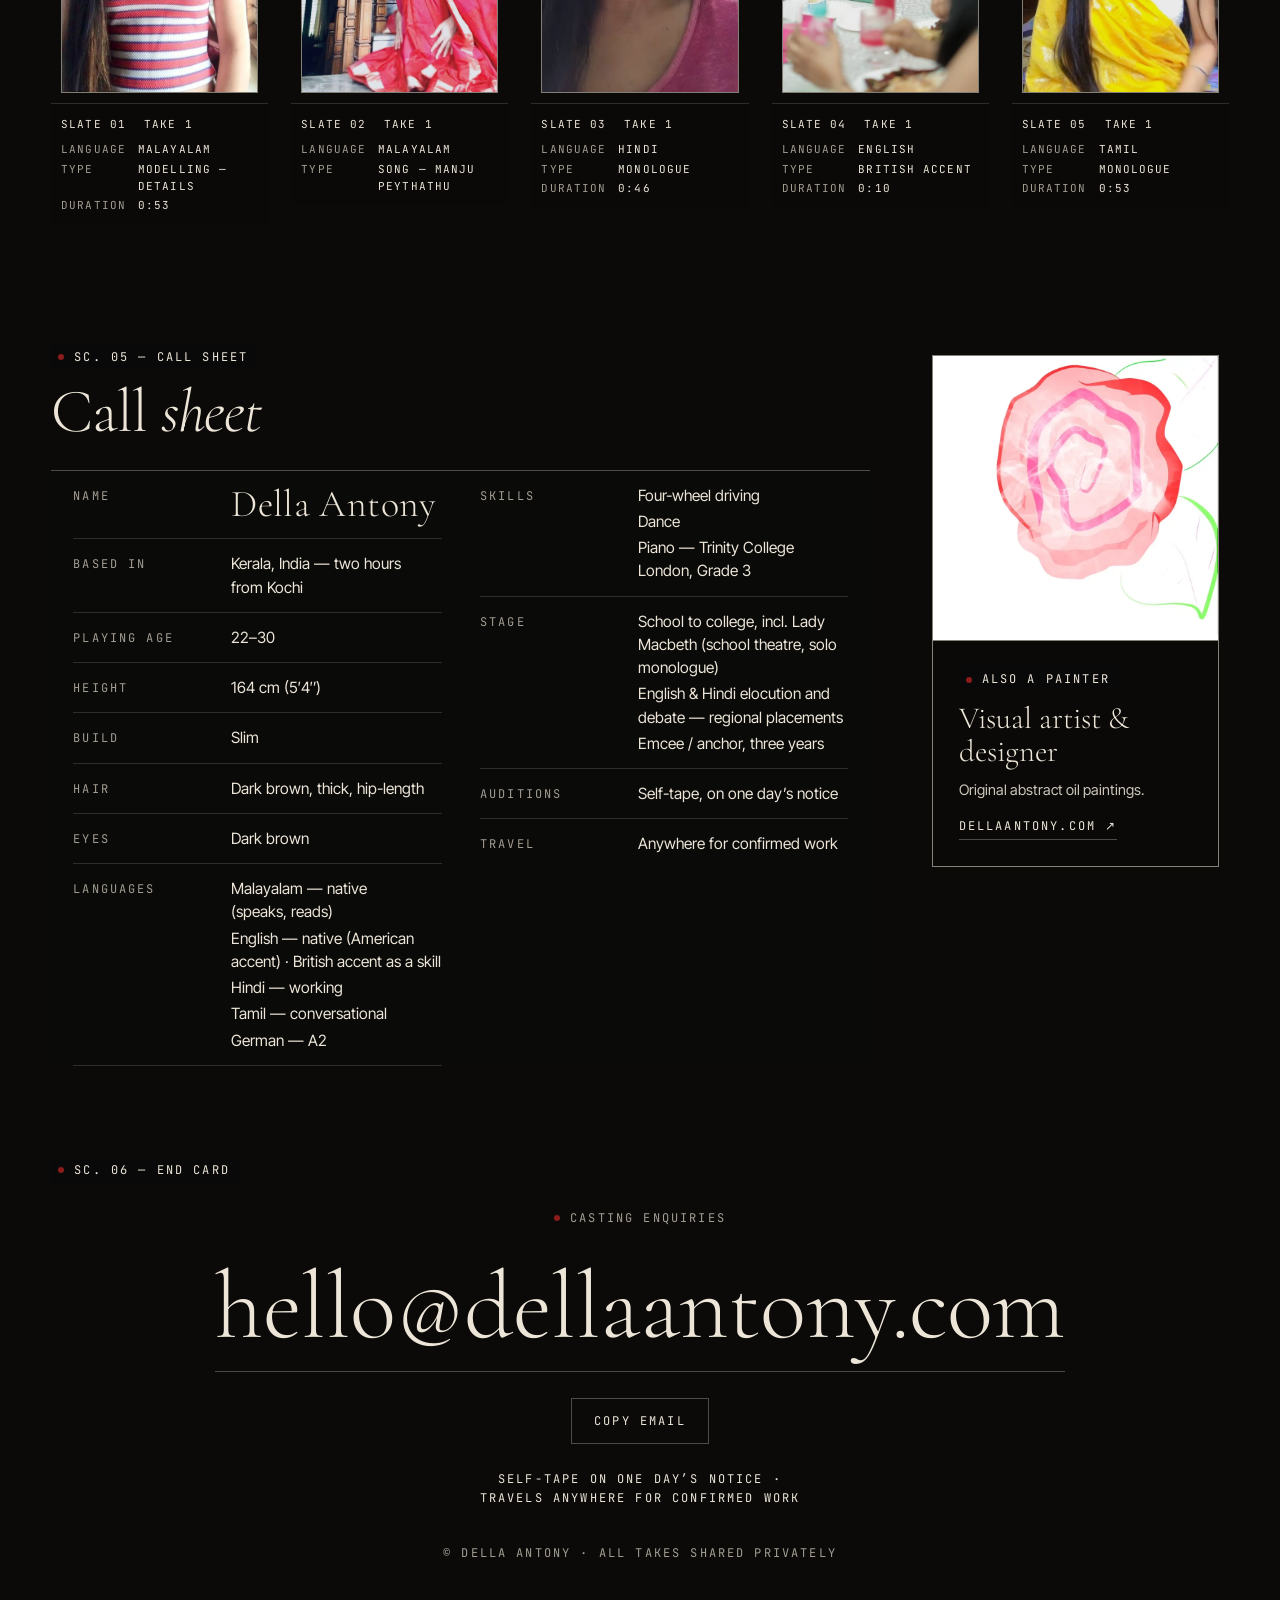
==== commit 0af0a731: "Merge sections 3 and 4; reorder clips; dance, travel and cc updates - "What she brings" and the stil" ====
--- a/della-portfolio/site/index.html
+++ b/della-portfolio/site/index.html
@@ -41,10 +41,9 @@
       <li><a href="#sc1" data-scene="sc1"><i class="dot" aria-hidden="true"></i><span class="n">01</span><span class="lbl">Title</span></a></li>
       <li><a href="#sc2" data-scene="sc2"><i class="dot" aria-hidden="true"></i><span class="n">02</span><span class="lbl">Who</span></a></li>
       <li><a href="#sc3" data-scene="sc3"><i class="dot" aria-hidden="true"></i><span class="n">03</span><span class="lbl">Brings</span></a></li>
-      <li><a href="#sc4" data-scene="sc4"><i class="dot" aria-hidden="true"></i><span class="n">04</span><span class="lbl">Range</span></a></li>
-      <li><a href="#sc5" data-scene="sc5"><i class="dot" aria-hidden="true"></i><span class="n">05</span><span class="lbl">Voices</span></a></li>
-      <li><a href="#sc6" data-scene="sc6"><i class="dot" aria-hidden="true"></i><span class="n">06</span><span class="lbl">Call sheet</span></a></li>
-      <li><a href="#sc7" data-scene="sc7"><i class="dot" aria-hidden="true"></i><span class="n">07</span><span class="lbl">Contact</span></a></li>
+      <li><a href="#sc4" data-scene="sc4"><i class="dot" aria-hidden="true"></i><span class="n">04</span><span class="lbl">Voices</span></a></li>
+      <li><a href="#sc5" data-scene="sc5"><i class="dot" aria-hidden="true"></i><span class="n">05</span><span class="lbl">Call sheet</span></a></li>
+      <li><a href="#sc6" data-scene="sc6"><i class="dot" aria-hidden="true"></i><span class="n">06</span><span class="lbl">Contact</span></a></li>
     </ol>
   </nav>
 </header>
@@ -98,7 +97,7 @@
       <p>Dark brown eyes · dark brown, thick, hip-length hair</p>
       <p>Malayalam and English — native</p>
       <p>Hindi — working · Tamil — conversational · German — A2</p>
-      <p>Classical Indian dance · piano · four-wheel driving</p>
+      <p>Dance · piano · four-wheel driving</p>
       <p>Stage from school to college · emcee for three years</p>
       <p>Self-tape on one day’s notice</p>
     </div>
@@ -110,7 +109,7 @@
       <p>ഇരുണ്ട തവിട്ടുനിറമുള്ള കണ്ണുകൾ · ഇരുണ്ട തവിട്ടുനിറത്തിലുള്ള, കട്ടിയുള്ള, അരവരെ നീളമുള്ള മുടി</p>
       <p>മലയാളവും ഇംഗ്ലീഷും — മാതൃഭാഷ</p>
       <p>ഹിന്ദി — പ്രവർത്തനക്ഷമം · തമിഴ് — സംഭാഷണ നിലവാരം · ജർമ്മൻ — A2</p>
-      <p>ഭാരതീയ ശാസ്ത്രീയ നൃത്തം · പിയാനോ · ഫോർ-വീൽ ഡ്രൈവിംഗ്</p>
+      <p>നൃത്തം · പിയാനോ · ഫോർ-വീൽ ഡ്രൈവിംഗ്</p>
       <p>സ്കൂൾ മുതൽ കോളേജ് വരെ വേദി · മൂന്ന് വർഷം അവതാരക</p>
       <p>ഒരു ദിവസത്തെ അറിയിപ്പിൽ സെൽഫ്-ടേപ്പ്</p>
     </div>
@@ -122,7 +121,7 @@
       <p>गहरी भूरी आँखें · गहरे भूरे, घने, कमर तक लंबे बाल</p>
       <p>मलयालम और अंग्रेज़ी — मातृभाषा</p>
       <p>हिंदी — कामकाजी · तमिल — बातचीत लायक · जर्मन — A2</p>
-      <p>शास्त्रीय भारतीय नृत्य · पियानो · फ़ोर-व्हील ड्राइविंग</p>
+      <p>नृत्य · पियानो · फ़ोर-व्हील ड्राइविंग</p>
       <p>स्कूल से कॉलेज तक मंच · तीन साल एमसी</p>
       <p>एक दिन के नोटिस पर सेल्फ-टेप</p>
     </div>
@@ -156,7 +155,7 @@
       <p class="mono foryou"><b>For you:</b> Malayalam and English roles at native ease.</p></article></div></li>
     <li class="card"><div class="mat"><article class="fm">
       <p class="mono num">04</p><h3>Culture from the inside</h3>
-      <p>Based in Kerala, with classical Indian dance behind her, and at ease in a saree at a family function.</p>
+      <p>Based in Kerala, with dance behind her, and at ease in a saree at a family function.</p>
       <p class="mono foryou"><b>For you:</b> Kerala homes and ceremonies that ring true.</p></article></div></li>
     <li class="card"><div class="mat"><article class="fm">
       <p class="mono num">05</p><h3>At home on a stage</h3>
@@ -175,19 +174,16 @@
       <p>Works as a delivery manager, remotely, for a Delhi-based tech company.</p>
       <p class="mono foryou"><b>For you:</b> reliable on call times; self-tape on one day’s notice.</p></article></div></li>
   </ul>
-</section>
-
-<!-- ═══════════ SC. 04 — RANGE, IN STILLS ═══════════ -->
-<section id="sc4" class="scene range" aria-labelledby="h-range">
-  <header class="scene-head rail-head reveal">
+
+  <div class="rail-head sub-head reveal">
     <div>
-      <p class="slate mono"><i class="dot" aria-hidden="true"></i>SC. 04 — STILLS</p>
-      <h2 id="h-range">Range, <em>in stills</em></h2>
+      <p class="mono slate"><i class="dot" aria-hidden="true"></i>Range, in stills</p>
+      <h3 class="sub-title">Every face, <em>in frames</em></h3>
     </div>
     <div class="rail-nav mono" aria-hidden="true">
       <button type="button" data-rail="rail-range" data-dir="-1" tabindex="-1">←</button><button type="button" data-rail="rail-range" data-dir="1" tabindex="-1">→</button>
     </div>
-  </header>
+  </div>
 
   <ul class="rail shots reveal" id="rail-range" aria-label="Range, in stills. Swipe sideways through three groups.">
     <li class="group" aria-label="Heritage">
@@ -232,91 +228,79 @@
   </ul>
 </section>
 
-<!-- ═══════════ SC. 05 — VOICES ═══════════ -->
-<section id="sc5" class="scene voices" aria-labelledby="h-voices">
+<!-- ═══════════ SC. 04 — VOICES ═══════════ -->
+<section id="sc4" class="scene voices" aria-labelledby="h-voices">
   <header class="scene-head reveal">
-    <p class="slate mono"><i class="dot" aria-hidden="true"></i>SC. 05 — VOICES</p>
+    <p class="slate mono"><i class="dot" aria-hidden="true"></i>SC. 04 — VOICES</p>
     <h2 id="h-voices">Voices</h2>
-    <p class="lede" id="lede">Six takes. Four languages. One voice.</p>
+    <p class="lede" id="lede">Five takes. Four languages. One voice.</p>
   </header>
 
   <!-- Slate numbers and the line above are filled in by main.js from whatever cards are here. -->
   <ol class="rail slates reveal" id="slates" aria-label="Voice clips. Swipe sideways.">
 
+<li class="clip" data-kind="local" data-lang="Malayalam" data-title="Modelling, details in Malayalam">
+      <div class="mat"><div class="frame">
+        <video preload="none" playsinline poster="assets/clips/modelling.jpg" src="assets/clips/modelling.mp4" width="478" height="850"></video>
+        <button class="play" type="button" aria-label="Play modelling video, details in Malayalam, 0:53"><svg viewBox="0 0 24 24" aria-hidden="true"><path d="M8 5.5v13l11-6.5z"/></svg></button>
+      </div></div>
+      <div class="slate-block mono">
+        <div class="sb-l"><span>Slate <b class="num">01</b></span><span>Take 1</span></div>
+        <dl class="sb-r"><div><dt>Language</dt><dd>Malayalam</dd></div><div><dt>Type</dt><dd>Modelling — details</dd></div><div><dt>Duration</dt><dd>0:53</dd></div></dl>
+      </div>
+    </li>
+
+    <li class="clip" data-kind="drive" data-drive="17_BsUe5hZY4g9yn6zxP_uX8tm5pnO3VO" data-lang="Malayalam" data-title="Malayalam song, Manju Peythathu">
+      <div class="mat"><div class="frame">
+        <img class="poster" src="assets/clips/malayalam-song.jpg" width="600" height="1067" loading="lazy" decoding="async" alt="">
+        <button class="play" type="button" aria-label="Play Malayalam song, Manju Peythathu"><svg viewBox="0 0 24 24" aria-hidden="true"><path d="M8 5.5v13l11-6.5z"/></svg></button>
+      </div></div>
+      <div class="slate-block mono">
+        <div class="sb-l"><span>Slate <b class="num">02</b></span><span>Take 1</span></div>
+        <dl class="sb-r"><div><dt>Language</dt><dd>Malayalam</dd></div><div><dt>Type</dt><dd>Song — <i>Manju Peythathu</i></dd></div></dl>
+      </div>
+    </li>
+
     <li class="clip" data-kind="drive" data-drive="1vdoJn6vVb5UYqcr343RjLAH3665Zjwac" data-lang="Hindi" data-title="Hindi monologue">
       <div class="mat"><div class="frame">
         <img class="poster" src="assets/clips/hindi-monologue.jpg" width="268" height="480" loading="lazy" decoding="async" alt="">
         <button class="play" type="button" aria-label="Play Hindi monologue, 0:46"><svg viewBox="0 0 24 24" aria-hidden="true"><path d="M8 5.5v13l11-6.5z"/></svg></button>
       </div></div>
       <div class="slate-block mono">
-        <div class="sb-l"><span>Slate <b class="num">01</b></span><span>Take 1</span></div>
+        <div class="sb-l"><span>Slate <b class="num">03</b></span><span>Take 1</span></div>
         <dl class="sb-r"><div><dt>Language</dt><dd>Hindi</dd></div><div><dt>Type</dt><dd>Monologue</dd></div><div><dt>Duration</dt><dd>0:46</dd></div></dl>
       </div>
     </li>
 
-    <li class="clip" data-kind="drive" data-drive="1vb6IYljEpzMHRqsVG76WBq1dD5vlzHbC" data-lang="Tamil" data-title="Tamil monologue" style="--d:100ms">
-      <div class="mat"><div class="frame">
-        <div class="blackcard" aria-hidden="true"><span>Tamil</span></div>
+    <li class="clip" data-kind="drive" data-drive="1JzuvHwbW107GGEgEe-f7tQGVp4_1A1zK" data-lang="English" data-title="English, British accent">
+      <div class="mat"><div class="frame">
+        <img class="poster" src="assets/clips/english-accent.jpg" width="480" height="853" loading="lazy" decoding="async" alt="">
+        <button class="play" type="button" aria-label="Play English, British accent, 0:10"><svg viewBox="0 0 24 24" aria-hidden="true"><path d="M8 5.5v13l11-6.5z"/></svg></button>
+      </div></div>
+      <div class="slate-block mono">
+        <div class="sb-l"><span>Slate <b class="num">04</b></span><span>Take 1</span></div>
+        <dl class="sb-r"><div><dt>Language</dt><dd>English</dd></div><div><dt>Type</dt><dd>British accent</dd></div><div><dt>Duration</dt><dd>0:10</dd></div></dl>
+      </div>
+    </li>
+
+    <li class="clip" data-kind="drive" data-drive="1vb6IYljEpzMHRqsVG76WBq1dD5vlzHbC" data-lang="Tamil" data-title="Tamil monologue">
+      <div class="mat"><div class="frame">
+        <img class="poster" src="assets/clips/tamil-monologue.jpg" width="480" height="853" loading="lazy" decoding="async" alt="">
         <button class="play" type="button" aria-label="Play Tamil monologue, 0:53"><svg viewBox="0 0 24 24" aria-hidden="true"><path d="M8 5.5v13l11-6.5z"/></svg></button>
       </div></div>
       <div class="slate-block mono">
-        <div class="sb-l"><span>Slate <b class="num">02</b></span><span>Take 1</span></div>
+        <div class="sb-l"><span>Slate <b class="num">05</b></span><span>Take 1</span></div>
         <dl class="sb-r"><div><dt>Language</dt><dd>Tamil</dd></div><div><dt>Type</dt><dd>Monologue</dd></div><div><dt>Duration</dt><dd>0:53</dd></div></dl>
       </div>
     </li>
-
-    <li class="clip" data-kind="drive" data-drive="1JzuvHwbW107GGEgEe-f7tQGVp4_1A1zK" data-lang="English" data-title="English, British accent" style="--d:200ms">
-      <div class="mat"><div class="frame">
-        <div class="blackcard" aria-hidden="true"><span>English</span></div>
-        <button class="play" type="button" aria-label="Play English, British accent, 0:10"><svg viewBox="0 0 24 24" aria-hidden="true"><path d="M8 5.5v13l11-6.5z"/></svg></button>
-      </div></div>
-      <div class="slate-block mono">
-        <div class="sb-l"><span>Slate <b class="num">03</b></span><span>Take 1</span></div>
-        <dl class="sb-r"><div><dt>Language</dt><dd>English</dd></div><div><dt>Type</dt><dd>British accent</dd></div><div><dt>Duration</dt><dd>0:10</dd></div></dl>
-      </div>
-    </li>
-
-    <li class="clip" data-kind="drive" data-drive="1E6nJGDH-5J97gS7iP6CqFpFNBxqGFdbT" data-lang="Tamil" data-title="Tamil self-introduction" style="--d:300ms">
-      <div class="mat"><div class="frame">
-        <img class="poster" src="assets/clips/tamil-intro.jpg" width="600" height="1067" loading="lazy" decoding="async" alt="">
-        <button class="play" type="button" aria-label="Play Tamil self-introduction"><svg viewBox="0 0 24 24" aria-hidden="true"><path d="M8 5.5v13l11-6.5z"/></svg></button>
-      </div></div>
-      <div class="slate-block mono">
-        <div class="sb-l"><span>Slate <b class="num">04</b></span><span>Take 1</span></div>
-        <dl class="sb-r"><div><dt>Language</dt><dd>Tamil</dd></div><div><dt>Type</dt><dd>Self-introduction</dd></div></dl>
-      </div>
-    </li>
-
-    <li class="clip" data-kind="drive" data-drive="17_BsUe5hZY4g9yn6zxP_uX8tm5pnO3VO" data-lang="Malayalam" data-title="Malayalam song, Manju Peythathu" style="--d:400ms">
-      <div class="mat"><div class="frame">
-        <img class="poster" src="assets/clips/malayalam-song.jpg" width="600" height="1067" loading="lazy" decoding="async" alt="">
-        <button class="play" type="button" aria-label="Play Malayalam song, Manju Peythathu"><svg viewBox="0 0 24 24" aria-hidden="true"><path d="M8 5.5v13l11-6.5z"/></svg></button>
-      </div></div>
-      <div class="slate-block mono">
-        <div class="sb-l"><span>Slate <b class="num">05</b></span><span>Take 1</span></div>
-        <dl class="sb-r"><div><dt>Language</dt><dd>Malayalam</dd></div><div><dt>Type</dt><dd>Song — <i>Manju Peythathu</i></dd></div></dl>
-      </div>
-    </li>
-
-    <!-- MALAYALAM · modelling video (details in Malayalam) · hosted on the site, plays with the custom controls -->
-    <li class="clip" data-kind="local" data-lang="Malayalam" data-title="Modelling, details in Malayalam">
-      <div class="mat"><div class="frame">
-        <video preload="none" playsinline poster="assets/clips/modelling.jpg" src="assets/clips/modelling.mp4" width="478" height="850"></video>
-        <button class="play" type="button" aria-label="Play modelling video, details in Malayalam, 0:53"><svg viewBox="0 0 24 24" aria-hidden="true"><path d="M8 5.5v13l11-6.5z"/></svg></button>
-      </div></div>
-      <div class="slate-block mono">
-        <div class="sb-l"><span>Slate <b class="num">06</b></span><span>Take 1</span></div>
-        <dl class="sb-r"><div><dt>Language</dt><dd>Malayalam</dd></div><div><dt>Type</dt><dd>Modelling — details</dd></div><div><dt>Duration</dt><dd>0:53</dd></div></dl>
-      </div>
-    </li>
   </ol>
 </section>
 
-<!-- ═══════════ SC. 06 — CALL SHEET ═══════════ -->
-<section id="sc6" class="scene call" aria-labelledby="h-call">
+<!-- ═══════════ SC. 05 — CALL SHEET ═══════════ -->
+<section id="sc5" class="scene call" aria-labelledby="h-call">
   <div class="call-main">
     <header class="scene-head reveal">
-      <p class="slate mono"><i class="dot" aria-hidden="true"></i>SC. 06 — CALL SHEET</p>
+      <p class="slate mono"><i class="dot" aria-hidden="true"></i>SC. 05 — CALL SHEET</p>
       <h2 id="h-call">Call <em>sheet</em></h2>
     </header>
 
@@ -337,7 +321,7 @@
       </ul></dd></div>
       <div class="row"><dt class="mono">Skills</dt><dd><ul>
         <li>Four-wheel driving</li>
-        <li>Classical Indian dance</li>
+        <li>Dance</li>
         <li>Piano — Trinity College London, Grade 3</li>
       </ul></dd></div>
       <div class="row"><dt class="mono">Stage</dt><dd><ul>
@@ -346,7 +330,7 @@
         <li>Emcee / anchor, three years</li>
       </ul></dd></div>
       <div class="row"><dt class="mono">Auditions</dt><dd>Self-tape, on one day’s notice</dd></div>
-      <div class="row"><dt class="mono">Travel</dt><dd>Anywhere in India for confirmed work</dd></div>
+      <div class="row"><dt class="mono">Travel</dt><dd>Anywhere for confirmed work</dd></div>
     </dl>
   </div>
 
@@ -363,14 +347,14 @@
   </aside>
 </section>
 
-<!-- ═══════════ SC. 07 — END CARD ═══════════ -->
-<section id="sc7" class="scene end" aria-labelledby="h-end">
-  <p class="slate mono reveal"><i class="dot" aria-hidden="true"></i>SC. 07 — END CARD</p>
+<!-- ═══════════ SC. 06 — END CARD ═══════════ -->
+<section id="sc6" class="scene end" aria-labelledby="h-end">
+  <p class="slate mono reveal"><i class="dot" aria-hidden="true"></i>SC. 06 — END CARD</p>
   <div class="credits">
     <h2 id="h-end" class="mono credit-label reveal" style="--d:200ms"><i class="dot" aria-hidden="true"></i>Casting enquiries</h2>
-    <p class="reveal" style="--d:500ms"><a class="email" id="email" href="mailto:hello@dellaantony.com?subject=Casting%20enquiry%20%E2%80%94%20Della%20Antony">hello@dellaantony.com</a></p>
+    <p class="reveal" style="--d:500ms"><a class="email" id="email" href="mailto:hello@dellaantony.com?cc=deannlla@gmail.com&amp;subject=Casting%20enquiry%20%E2%80%94%20Della%20Antony">hello@dellaantony.com</a></p>
     <p class="reveal" style="--d:800ms"><button class="copy mono" id="copy" type="button" aria-describedby="copy-status">Copy email</button><span id="copy-status" class="sr" role="status" aria-live="polite"></span></p>
-    <p class="mono pitch reveal" style="--d:1000ms">Self-tape on one day’s notice · travels anywhere in India</p>
+    <p class="mono pitch reveal" style="--d:1000ms">Self-tape on one day’s notice · travels anywhere for confirmed work</p>
   </div>
   <p class="legal mono reveal" style="--d:1200ms">© Della Antony · All takes shared privately</p>
 </section>
--- a/della-portfolio/site/style.css
+++ b/della-portfolio/site/style.css
@@ -205,6 +205,9 @@
 .rail>*{scroll-snap-align:start}
 .rail:focus-visible{outline-offset:-2px}
 .rail-head{display:flex;justify-content:space-between;align-items:flex-end;gap:16px}
+.sub-head{margin-top:clamp(26px,3.6vw,44px);margin-bottom:6px}
+.sub-title{font:300 clamp(26px,3vw,40px)/1.05 var(--display);margin-top:8px}
+.sub-title em{font-style:italic}
 .rail-nav{display:none}
 @media (min-width:900px){
   .rail-nav{display:flex;gap:8px}
@@ -264,7 +267,7 @@
 
 /* ═════════ SC. 05 — VOICES ═════════ */
 .voices .scene-head{display:flex;flex-wrap:wrap;align-items:flex-end;column-gap:clamp(32px,5vw,80px)}
-.voices .scene-head .slate{flex-basis:100%}
+.voices .scene-head .slate{flex:0 0 auto;margin-right:100%}
 .lede{font:italic 300 clamp(22px,2.4vw,32px)/1.2 var(--display);margin:6px 0 .3em;max-width:24ch}
 .slates{--gap:clamp(14px,1.8vw,24px)}
 .clip{flex:0 0 clamp(210px,62vw,250px);min-width:0}
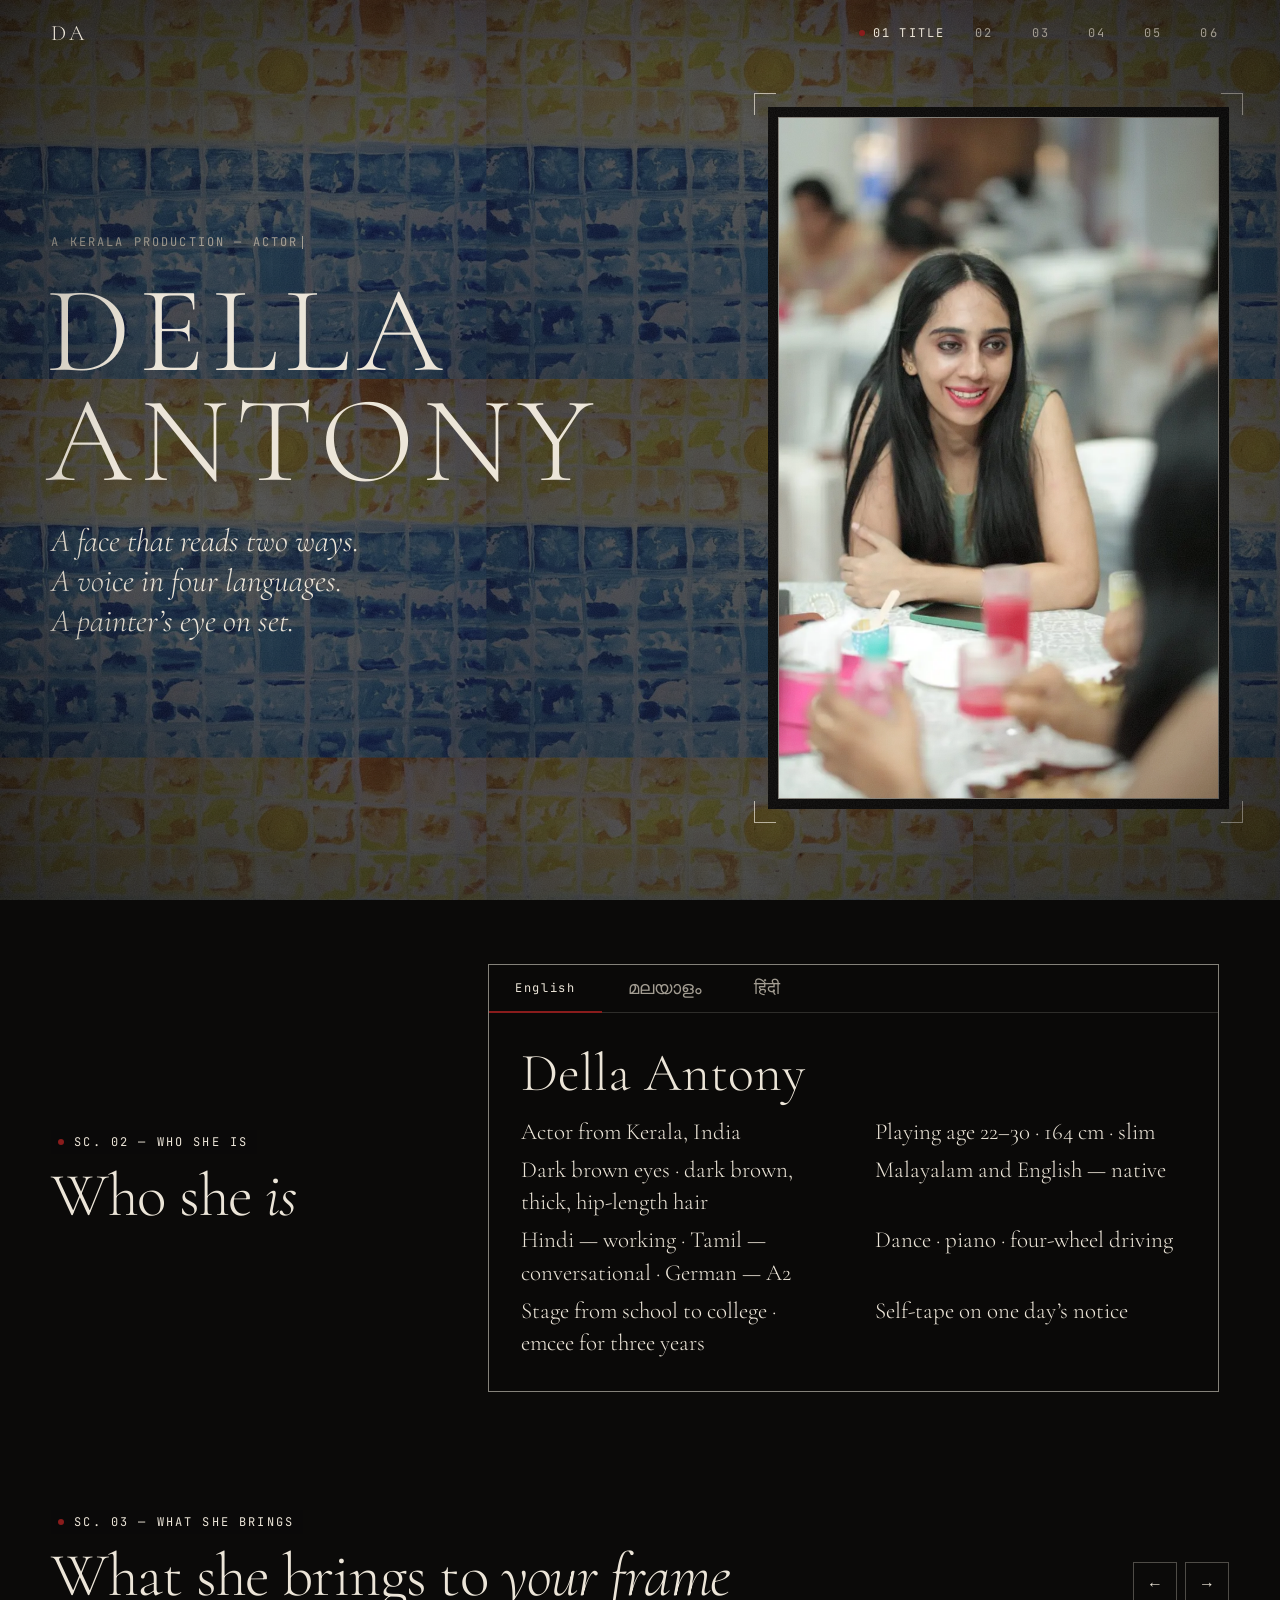
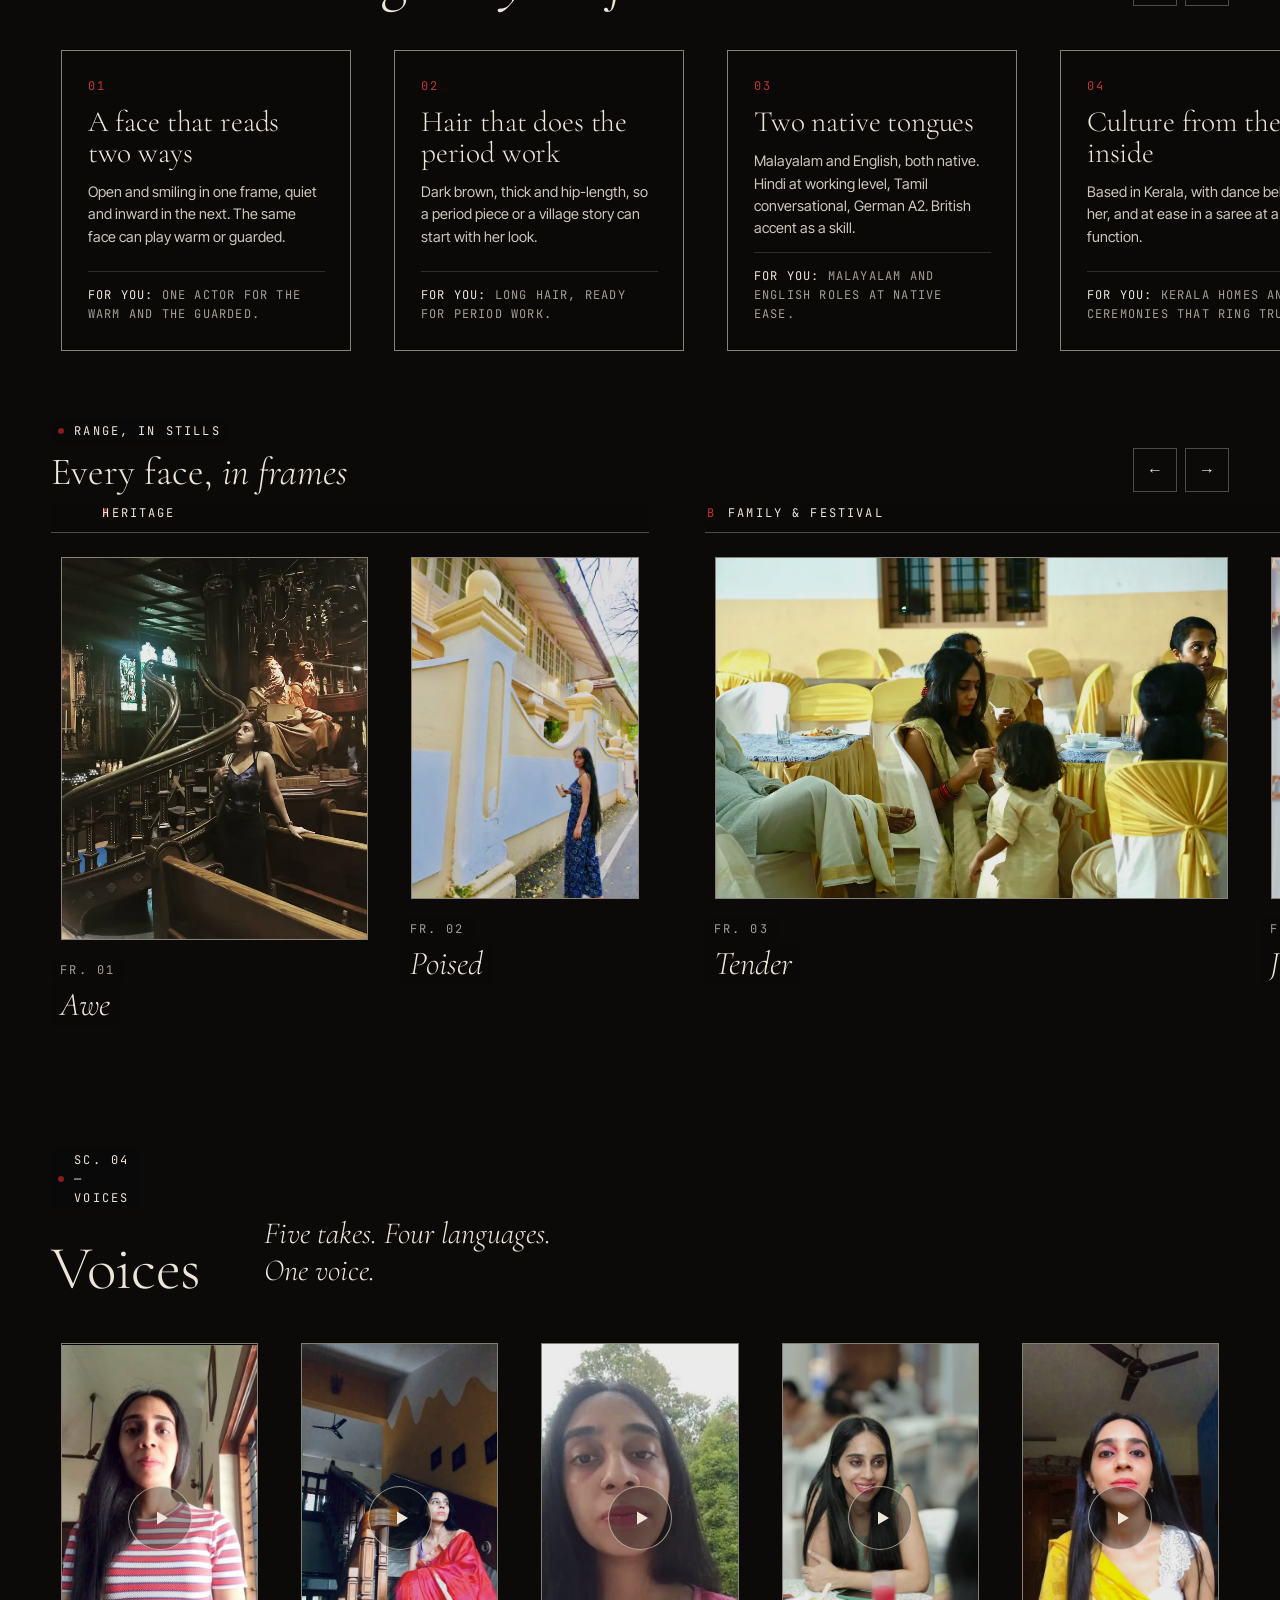
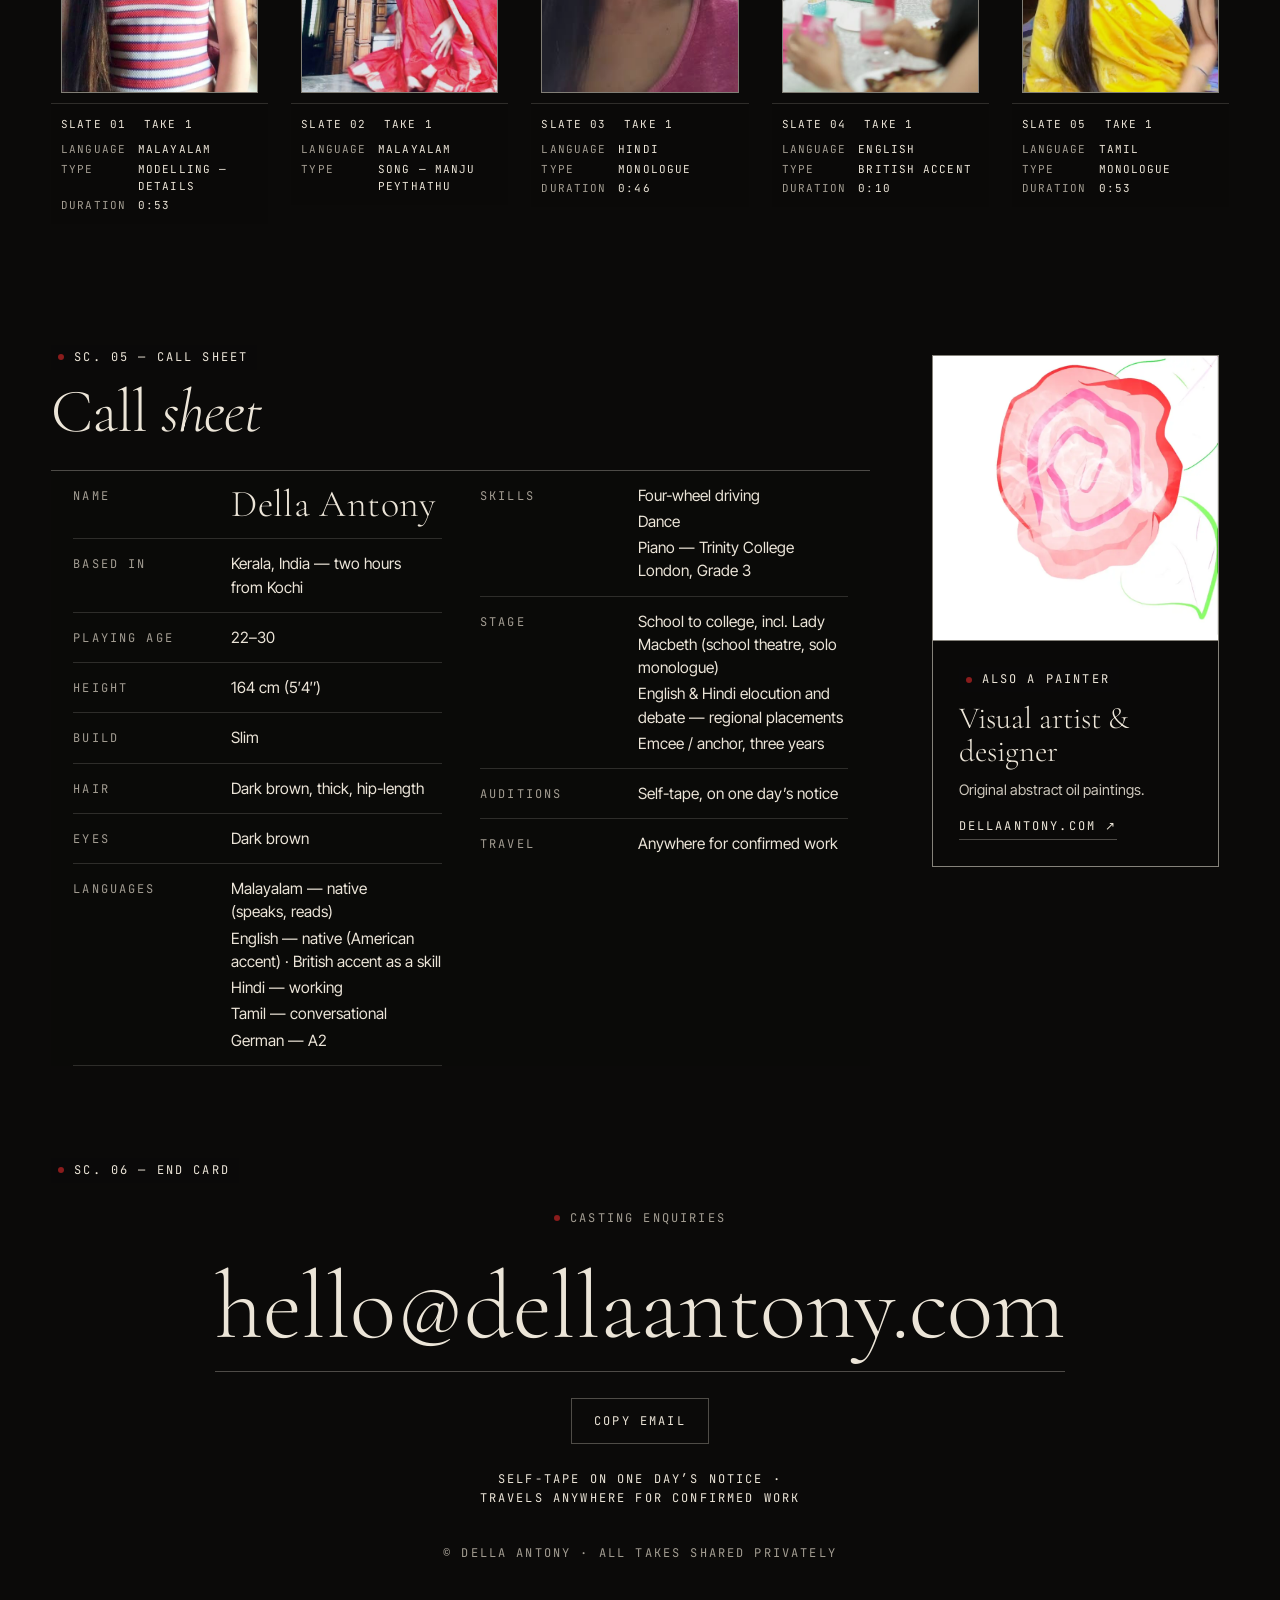
==== commit d68707d1: "Fix blank slider photos on tablets; keep group labels in view Slider photos and clip thumbnails are " ====
--- a/della-portfolio/site/index.html
+++ b/della-portfolio/site/index.html
@@ -187,7 +187,7 @@
 
   <ul class="rail shots reveal" id="rail-range" aria-label="Range, in stills. Swipe sideways through three groups.">
     <li class="group" aria-label="Heritage">
-      <p class="mono ghead" aria-hidden="true"><span>A</span>Heritage</p>
+      <p class="mono ghead" aria-hidden="true"><span>A</span><b class="gt">Heritage</b></p>
       <ul class="grow">
       <li class="shot lead" style="--ar:1280/1600"><button class="fr-btn" type="button" data-full="assets/photos/church-1600.webp" data-word="Awe" aria-label="Enlarge frame 1, Awe">
         <span class="mat"><span class="fm"><img src="assets/photos/church-rail.webp" width="608" height="760" loading="lazy" decoding="async" alt="Della in a dark top beside a carved wooden staircase in an old church, looking up at golden statues in the dim light."></span></span></button>
@@ -198,7 +198,7 @@
       </ul>
     </li>
     <li class="group" aria-label="Family and festival">
-      <p class="mono ghead" aria-hidden="true"><span>B</span>Family &amp; festival</p>
+      <p class="mono ghead" aria-hidden="true"><span>B</span><b class="gt">Family &amp; festival</b></p>
       <ul class="grow">
       <li class="shot" style="--ar:1600/1066"><button class="fr-btn" type="button" data-full="assets/photos/saree-1600.webp" data-word="Tender" aria-label="Enlarge frame 3, Tender">
         <span class="mat"><span class="fm"><img src="assets/photos/saree-rail.webp" width="1000" height="667" loading="lazy" decoding="async" style="object-position:42% 40%" alt="Della in a cream saree with a red bindi, seated at a family function, gently feeding a small child."></span></span></button>
@@ -212,7 +212,7 @@
       </ul>
     </li>
     <li class="group" aria-label="City and western">
-      <p class="mono ghead" aria-hidden="true"><span>C</span>City &amp; western</p>
+      <p class="mono ghead" aria-hidden="true"><span>C</span><b class="gt">City &amp; western</b></p>
       <ul class="grow">
       <li class="shot" style="--ar:1125/1500"><button class="fr-btn" type="button" data-full="assets/photos/green-shirt-1600.webp" data-word="Wistful" aria-label="Enlarge frame 6, Wistful">
         <span class="mat"><span class="fm"><img src="assets/photos/green-shirt-rail.webp" width="570" height="760" loading="lazy" decoding="async" alt="Della in a green floral shirt at a restaurant table, eyes lowered, lost in a quiet thought."></span></span></button>
--- a/della-portfolio/site/style.css
+++ b/della-portfolio/site/style.css
@@ -231,6 +231,8 @@
 .group{flex:none;display:flex;flex-direction:column;gap:14px}
 .ghead{display:flex;gap:12px;align-items:baseline;color:var(--bone);padding:0 2px 9px;border-bottom:1px solid var(--hair);background:rgba(11,10,9,.82);width:100%}
 .ghead span{color:var(--red-lit)}
+.ghead>*{position:sticky;left:var(--gutter);font-weight:400}
+.ghead .gt{margin-left:0}
 .grow{display:flex;gap:clamp(14px,1.8vw,24px);align-items:flex-start}
 .shot.lead .fm{height:calc(var(--rh)*1.12)}
 .shot{flex:none}
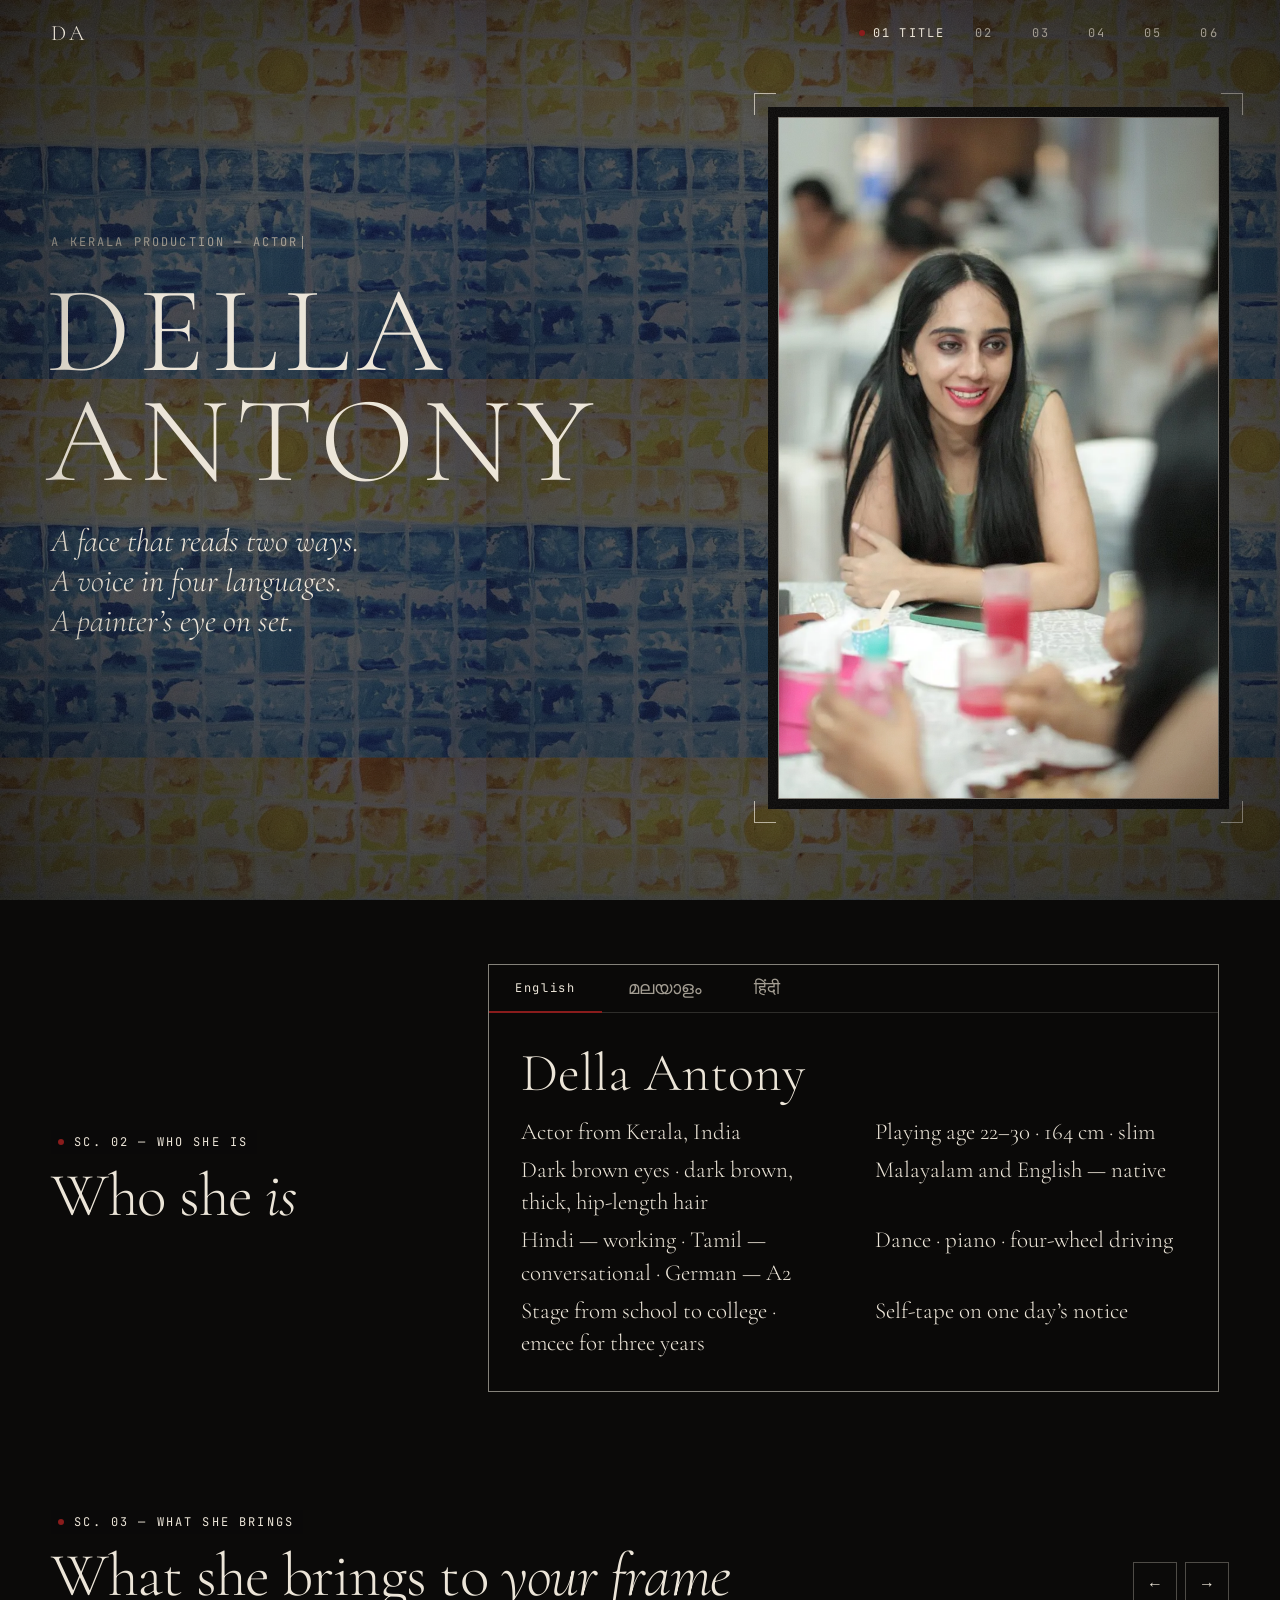
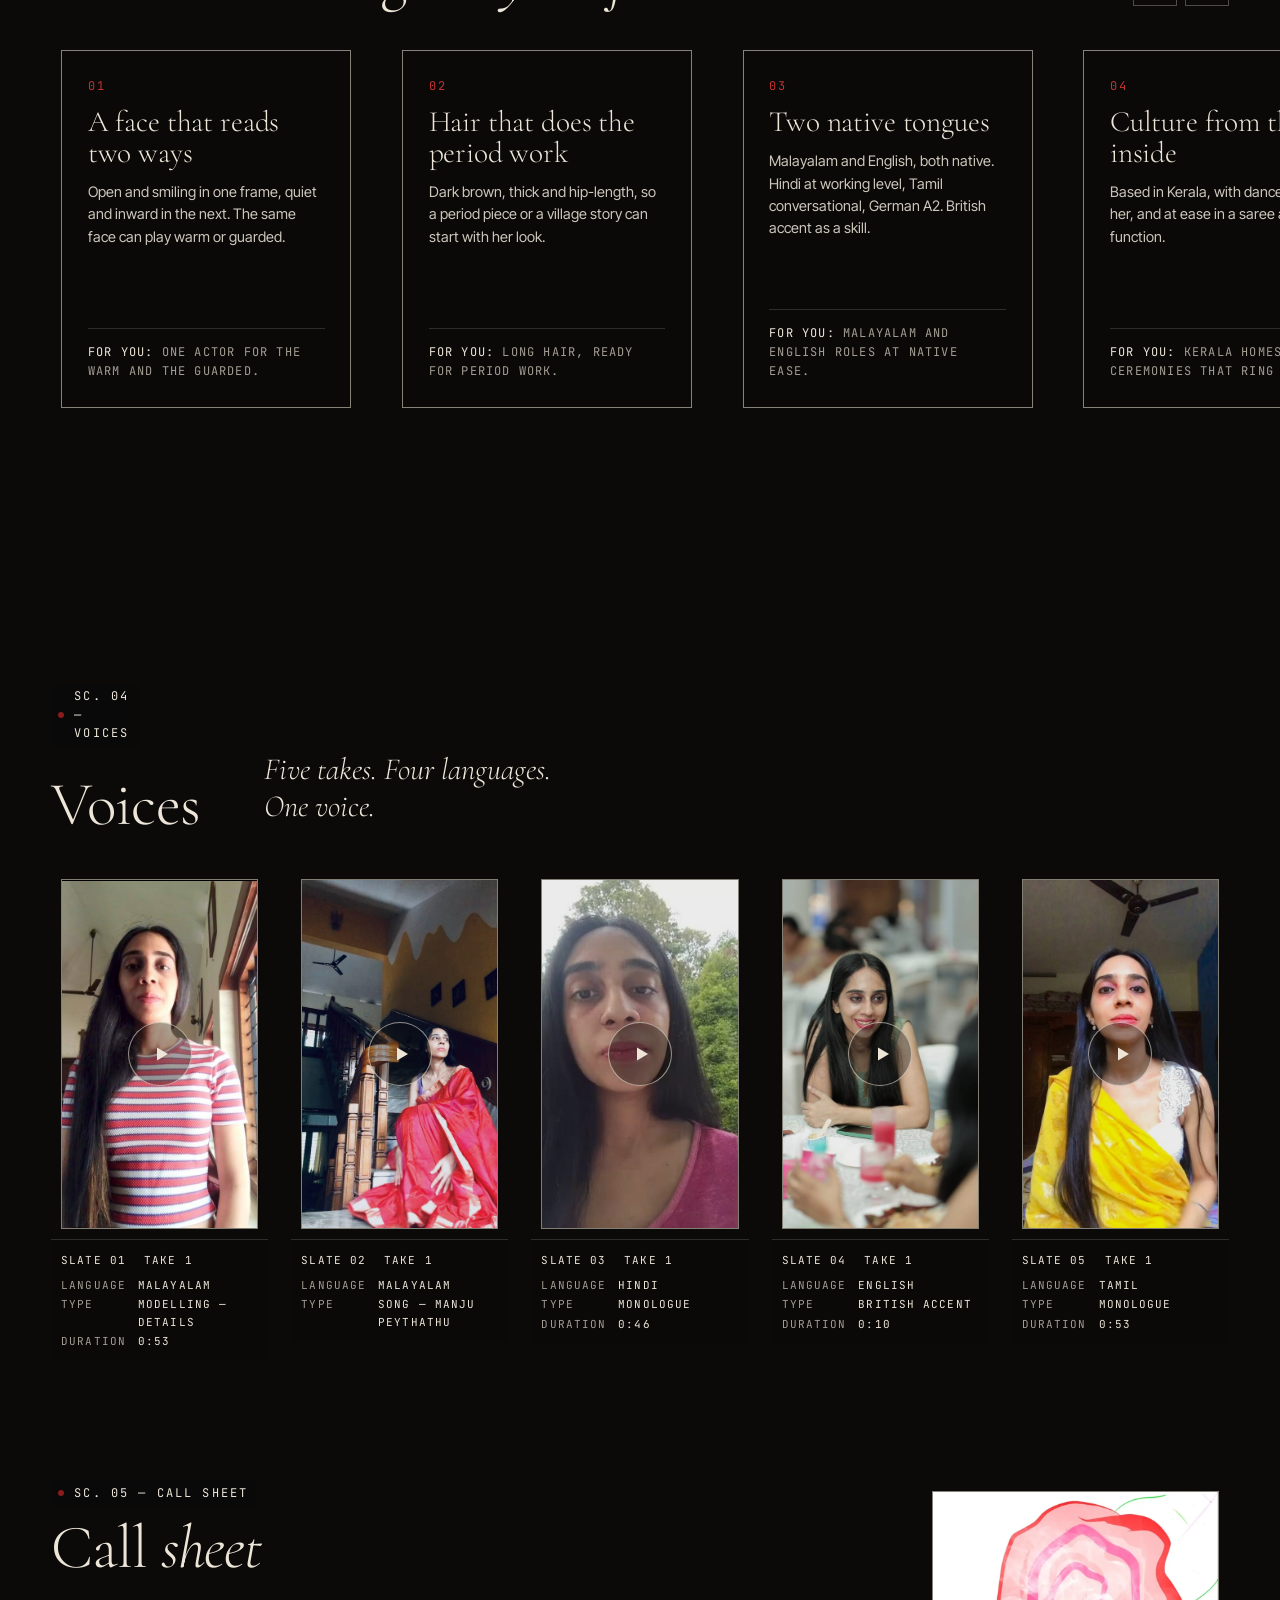
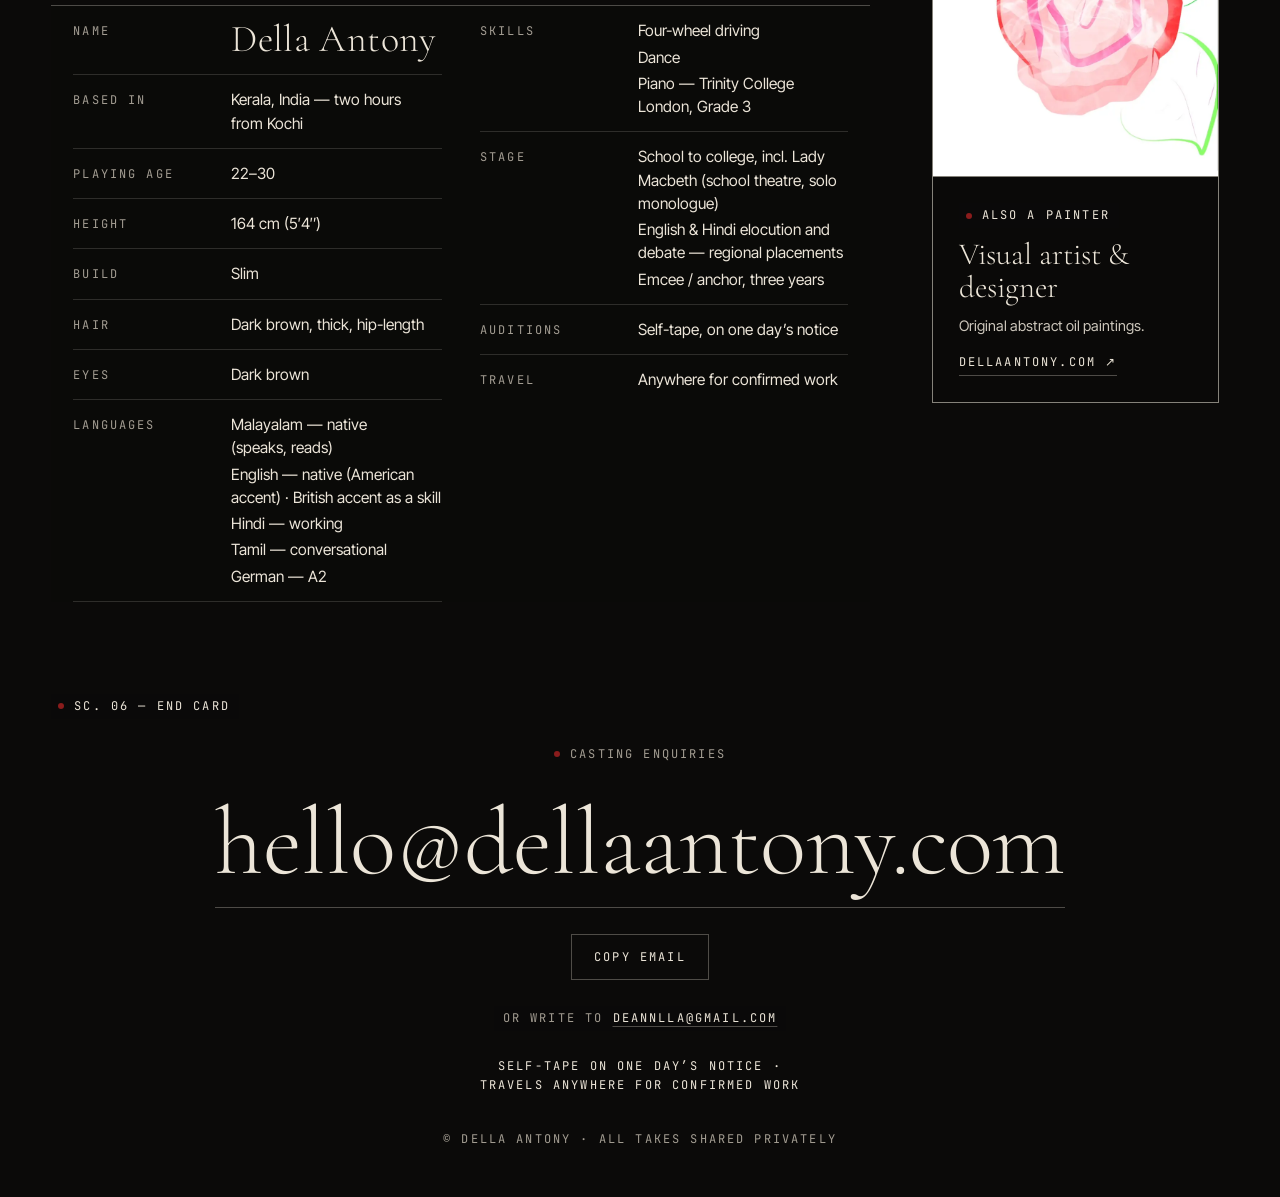
==== commit a3e38880: "One merged section/slider; fix photo widths on tablets; alternate email - "What she brings" and "Ran" ====
--- a/della-portfolio/site/index.html
+++ b/della-portfolio/site/index.html
@@ -13,10 +13,10 @@
 
 <!-- Link previews (WhatsApp / email). Preview crawlers need the full address of the picture. -->
 <meta property="og:type" content="website">
-<meta property="og:url" content="https://portfoliodella.netlify.app/">
+<meta property="og:url" content="https://actorportfoliodel.netlify.app/">
 <meta property="og:title" content="Della Antony — Actor">
 <meta property="og:description" content="Malayalam · Tamil · Hindi · English">
-<meta property="og:image" content="https://portfoliodella.netlify.app/assets/og/og.jpg">
+<meta property="og:image" content="https://actorportfoliodel.netlify.app/assets/og/og.jpg">
 <meta property="og:image:width" content="1200">
 <meta property="og:image:height" content="630">
 <meta property="og:image:alt" content="Della Antony — Actor. A portrait of her smiling, on a dark ground.">
@@ -140,7 +140,7 @@
     </div>
   </header>
 
-  <ul class="rail cards reveal" id="rail-brings" tabindex="0" aria-label="What she brings. Swipe sideways to read all eight.">
+  <ul class="rail cards reveal" id="rail-brings" tabindex="0" aria-label="What she brings, then her range in stills. Swipe sideways.">
     <li class="card"><div class="mat"><article class="fm">
       <p class="mono num">01</p><h3>A face that reads two ways</h3>
       <p>Open and smiling in one frame, quiet and inward in the next. The same face can play warm or guarded.</p>
@@ -173,26 +173,14 @@
       <p class="mono num">08</p><h3>Runs on a schedule</h3>
       <p>Works as a delivery manager, remotely, for a Delhi-based tech company.</p>
       <p class="mono foryou"><b>For you:</b> reliable on call times; self-tape on one day’s notice.</p></article></div></li>
-  </ul>
-
-  <div class="rail-head sub-head reveal">
-    <div>
-      <p class="mono slate"><i class="dot" aria-hidden="true"></i>Range, in stills</p>
-      <h3 class="sub-title">Every face, <em>in frames</em></h3>
-    </div>
-    <div class="rail-nav mono" aria-hidden="true">
-      <button type="button" data-rail="rail-range" data-dir="-1" tabindex="-1">←</button><button type="button" data-rail="rail-range" data-dir="1" tabindex="-1">→</button>
-    </div>
-  </div>
-
-  <ul class="rail shots reveal" id="rail-range" aria-label="Range, in stills. Swipe sideways through three groups.">
+      <li class="divide" aria-hidden="true"><span class="mono">Range, in stills</span></li>
     <li class="group" aria-label="Heritage">
       <p class="mono ghead" aria-hidden="true"><span>A</span><b class="gt">Heritage</b></p>
       <ul class="grow">
-      <li class="shot lead" style="--ar:1280/1600"><button class="fr-btn" type="button" data-full="assets/photos/church-1600.webp" data-word="Awe" aria-label="Enlarge frame 1, Awe">
+      <li class="shot lead" style="--w:1280;--h:1600"><button class="fr-btn" type="button" data-full="assets/photos/church-1600.webp" data-word="Awe" aria-label="Enlarge frame 1, Awe">
         <span class="mat"><span class="fm"><img src="assets/photos/church-rail.webp" width="608" height="760" loading="lazy" decoding="async" alt="Della in a dark top beside a carved wooden staircase in an old church, looking up at golden statues in the dim light."></span></span></button>
         <p class="mono cap">FR. 01</p><p class="word">Awe</p></li>
-      <li class="shot" style="--ar:853/1280"><button class="fr-btn" type="button" data-full="assets/photos/building-1600.webp" data-word="Poised" aria-label="Enlarge frame 2, Poised">
+      <li class="shot" style="--w:853;--h:1280"><button class="fr-btn" type="button" data-full="assets/photos/building-1600.webp" data-word="Poised" aria-label="Enlarge frame 2, Poised">
         <span class="mat"><span class="fm"><img src="assets/photos/building-rail.webp" width="506" height="760" loading="lazy" decoding="async" alt="Della standing upright and small beside a cream and yellow heritage wall, her hair falling to her hips, looking back toward the camera."></span></span></button>
         <p class="mono cap">FR. 02</p><p class="word">Poised</p></li>
       </ul>
@@ -200,13 +188,13 @@
     <li class="group" aria-label="Family and festival">
       <p class="mono ghead" aria-hidden="true"><span>B</span><b class="gt">Family &amp; festival</b></p>
       <ul class="grow">
-      <li class="shot" style="--ar:1600/1066"><button class="fr-btn" type="button" data-full="assets/photos/saree-1600.webp" data-word="Tender" aria-label="Enlarge frame 3, Tender">
+      <li class="shot" style="--w:1600;--h:1066"><button class="fr-btn" type="button" data-full="assets/photos/saree-1600.webp" data-word="Tender" aria-label="Enlarge frame 3, Tender">
         <span class="mat"><span class="fm"><img src="assets/photos/saree-rail.webp" width="1000" height="667" loading="lazy" decoding="async" style="object-position:42% 40%" alt="Della in a cream saree with a red bindi, seated at a family function, gently feeding a small child."></span></span></button>
         <p class="mono cap">FR. 03</p><p class="word">Tender</p></li>
-      <li class="shot" style="--ar:1/1"><button class="fr-btn" type="button" data-full="assets/photos/baby-1600.webp" data-word="Joy" aria-label="Enlarge frame 4, Joy">
+      <li class="shot" style="--w:1;--h:1"><button class="fr-btn" type="button" data-full="assets/photos/baby-1600.webp" data-word="Joy" aria-label="Enlarge frame 4, Joy">
         <span class="mat"><span class="fm"><img src="assets/photos/baby-rail.webp" width="760" height="760" loading="lazy" decoding="async" alt="Della lifting a laughing baby in white, her face close to his, at a christening."></span></span></button>
         <p class="mono cap">FR. 04</p><p class="word">Joy</p></li>
-      <li class="shot" style="--ar:900/1600"><button class="fr-btn" type="button" data-full="assets/photos/night-lights-1600.webp" data-word="Radiant" aria-label="Enlarge frame 5, Radiant">
+      <li class="shot" style="--w:900;--h:1600"><button class="fr-btn" type="button" data-full="assets/photos/night-lights-1600.webp" data-word="Radiant" aria-label="Enlarge frame 5, Radiant">
         <span class="mat"><span class="fm"><img src="assets/photos/night-lights-rail.webp" width="428" height="760" loading="lazy" decoding="async" alt="Della in a lilac knit top and a long cream embroidered skirt, standing before a gate strung with fairy lights at night."></span></span></button>
         <p class="mono cap">FR. 05</p><p class="word">Radiant</p></li>
       </ul>
@@ -214,18 +202,19 @@
     <li class="group" aria-label="City and western">
       <p class="mono ghead" aria-hidden="true"><span>C</span><b class="gt">City &amp; western</b></p>
       <ul class="grow">
-      <li class="shot" style="--ar:1125/1500"><button class="fr-btn" type="button" data-full="assets/photos/green-shirt-1600.webp" data-word="Wistful" aria-label="Enlarge frame 6, Wistful">
+      <li class="shot" style="--w:1125;--h:1500"><button class="fr-btn" type="button" data-full="assets/photos/green-shirt-1600.webp" data-word="Wistful" aria-label="Enlarge frame 6, Wistful">
         <span class="mat"><span class="fm"><img src="assets/photos/green-shirt-rail.webp" width="570" height="760" loading="lazy" decoding="async" alt="Della in a green floral shirt at a restaurant table, eyes lowered, lost in a quiet thought."></span></span></button>
         <p class="mono cap">FR. 06</p><p class="word">Wistful</p></li>
-      <li class="shot" style="--ar:1125/1500"><button class="fr-btn" type="button" data-full="assets/photos/blue-dress-1600.webp" data-word="Unbothered" aria-label="Enlarge frame 7, Unbothered">
+      <li class="shot" style="--w:1125;--h:1500"><button class="fr-btn" type="button" data-full="assets/photos/blue-dress-1600.webp" data-word="Unbothered" aria-label="Enlarge frame 7, Unbothered">
         <span class="mat"><span class="fm"><img src="assets/photos/blue-dress-rail.webp" width="570" height="760" loading="lazy" decoding="async" alt="Della in a royal blue dress, reclining on a hotel bed with one hand in her hair, calm and unbothered."></span></span></button>
         <p class="mono cap">FR. 07</p><p class="word">Unbothered</p></li>
-      <li class="shot" style="--ar:1242/1552"><button class="fr-btn" type="button" data-full="assets/photos/kitchen-1600.webp" data-word="Lost in thought" aria-label="Enlarge frame 8, Lost in thought">
+      <li class="shot" style="--w:1242;--h:1552"><button class="fr-btn" type="button" data-full="assets/photos/kitchen-1600.webp" data-word="Lost in thought" aria-label="Enlarge frame 8, Lost in thought">
         <span class="mat"><span class="fm"><img src="assets/photos/kitchen-rail.webp" width="608" height="760" loading="lazy" decoding="async" alt="Della in a black halter dress sitting on the floor by a window, holding a wine glass, a bottle and plates of food beside her, gazing off to one side."></span></span></button>
         <p class="mono cap">FR. 08</p><p class="word">Lost in thought</p></li>
       </ul>
     </li>
   </ul>
+
 </section>
 
 <!-- ═══════════ SC. 04 — VOICES ═══════════ -->
@@ -354,6 +343,7 @@
     <h2 id="h-end" class="mono credit-label reveal" style="--d:200ms"><i class="dot" aria-hidden="true"></i>Casting enquiries</h2>
     <p class="reveal" style="--d:500ms"><a class="email" id="email" href="mailto:hello@dellaantony.com?cc=deannlla@gmail.com&amp;subject=Casting%20enquiry%20%E2%80%94%20Della%20Antony">hello@dellaantony.com</a></p>
     <p class="reveal" style="--d:800ms"><button class="copy mono" id="copy" type="button" aria-describedby="copy-status">Copy email</button><span id="copy-status" class="sr" role="status" aria-live="polite"></span></p>
+    <p class="mono alt reveal" style="--d:900ms">Or write to <a href="mailto:deannlla@gmail.com?subject=Casting%20enquiry%20%E2%80%94%20Della%20Antony">deannlla@gmail.com</a></p>
     <p class="mono pitch reveal" style="--d:1000ms">Self-tape on one day’s notice · travels anywhere for confirmed work</p>
   </div>
   <p class="legal mono reveal" style="--d:1200ms">© Della Antony · All takes shared privately</p>
--- a/della-portfolio/site/style.css
+++ b/della-portfolio/site/style.css
@@ -226,18 +226,21 @@
 .foryou b{font-weight:400;color:var(--bone)}
 
 /* SC. 04 — stills */
-.shots{--rh:clamp(280px,38vh,360px);align-items:flex-start}
-.shots{gap:clamp(36px,4.4vw,72px)}
+
+.cards{--rh:clamp(280px,38vh,360px);align-items:flex-start;gap:clamp(18px,2.4vw,32px)}
+.cards>.card{align-self:flex-start;min-height:clamp(340px,42vh,390px)}
+.divide{flex:none;display:flex;align-self:stretch;width:44px;border-left:1px solid var(--hair);padding:0 0 0 12px}
+.divide span{writing-mode:vertical-rl;color:var(--bone);background:rgba(11,10,9,.82);padding:10px 4px;align-self:flex-start}
 .group{flex:none;display:flex;flex-direction:column;gap:14px}
 .ghead{display:flex;gap:12px;align-items:baseline;color:var(--bone);padding:0 2px 9px;border-bottom:1px solid var(--hair);background:rgba(11,10,9,.82);width:100%}
 .ghead span{color:var(--red-lit)}
 .ghead>*{position:sticky;left:var(--gutter);font-weight:400}
 .ghead .gt{margin-left:0}
 .grow{display:flex;gap:clamp(14px,1.8vw,24px);align-items:flex-start}
-.shot.lead .fm{height:calc(var(--rh)*1.12)}
+.shot.lead .fm{height:calc(var(--rh)*1.12);width:calc(var(--rh)*1.12*var(--w)/var(--h))}
 .shot{flex:none}
 .shot .fr-btn{position:relative;display:block;cursor:zoom-in;text-align:left}
-.shot .fm{height:var(--rh);aspect-ratio:var(--ar);transition:border-color 900ms var(--ease)}
+.shot .fm{height:var(--rh);width:calc(var(--rh)*var(--w)/var(--h));aspect-ratio:var(--w)/var(--h);transition:border-color 900ms var(--ease)}
 .shot img{width:100%;height:100%;object-fit:cover;filter:brightness(.92);transition:filter 900ms var(--ease)}
 .shot .cap{margin-top:8px;color:var(--bone-dim)}
 .shot .cap,.shot .word{display:table;background:rgba(11,10,9,.86);padding:3px 9px}
@@ -357,6 +360,8 @@
 .copy{border:1px solid var(--hair);padding:13px 22px;color:var(--bone);min-width:11.5em;background:var(--bg);transition:border-color 600ms var(--ease),background-color 600ms var(--ease)}
 @media (hover:hover){.copy:hover{border-color:var(--red)}}
 .copy.done{border-color:var(--red);background:var(--red)}
+.alt{color:var(--bone-dim);background:rgba(11,10,9,.78);padding:3px 9px}
+.alt a{color:var(--bone);text-underline-offset:4px;text-decoration-color:var(--hair)}
 .pitch{color:var(--bone);max-width:36em;text-wrap:balance}
 .legal{color:var(--bone-dim);max-width:34em;text-wrap:balance}
 
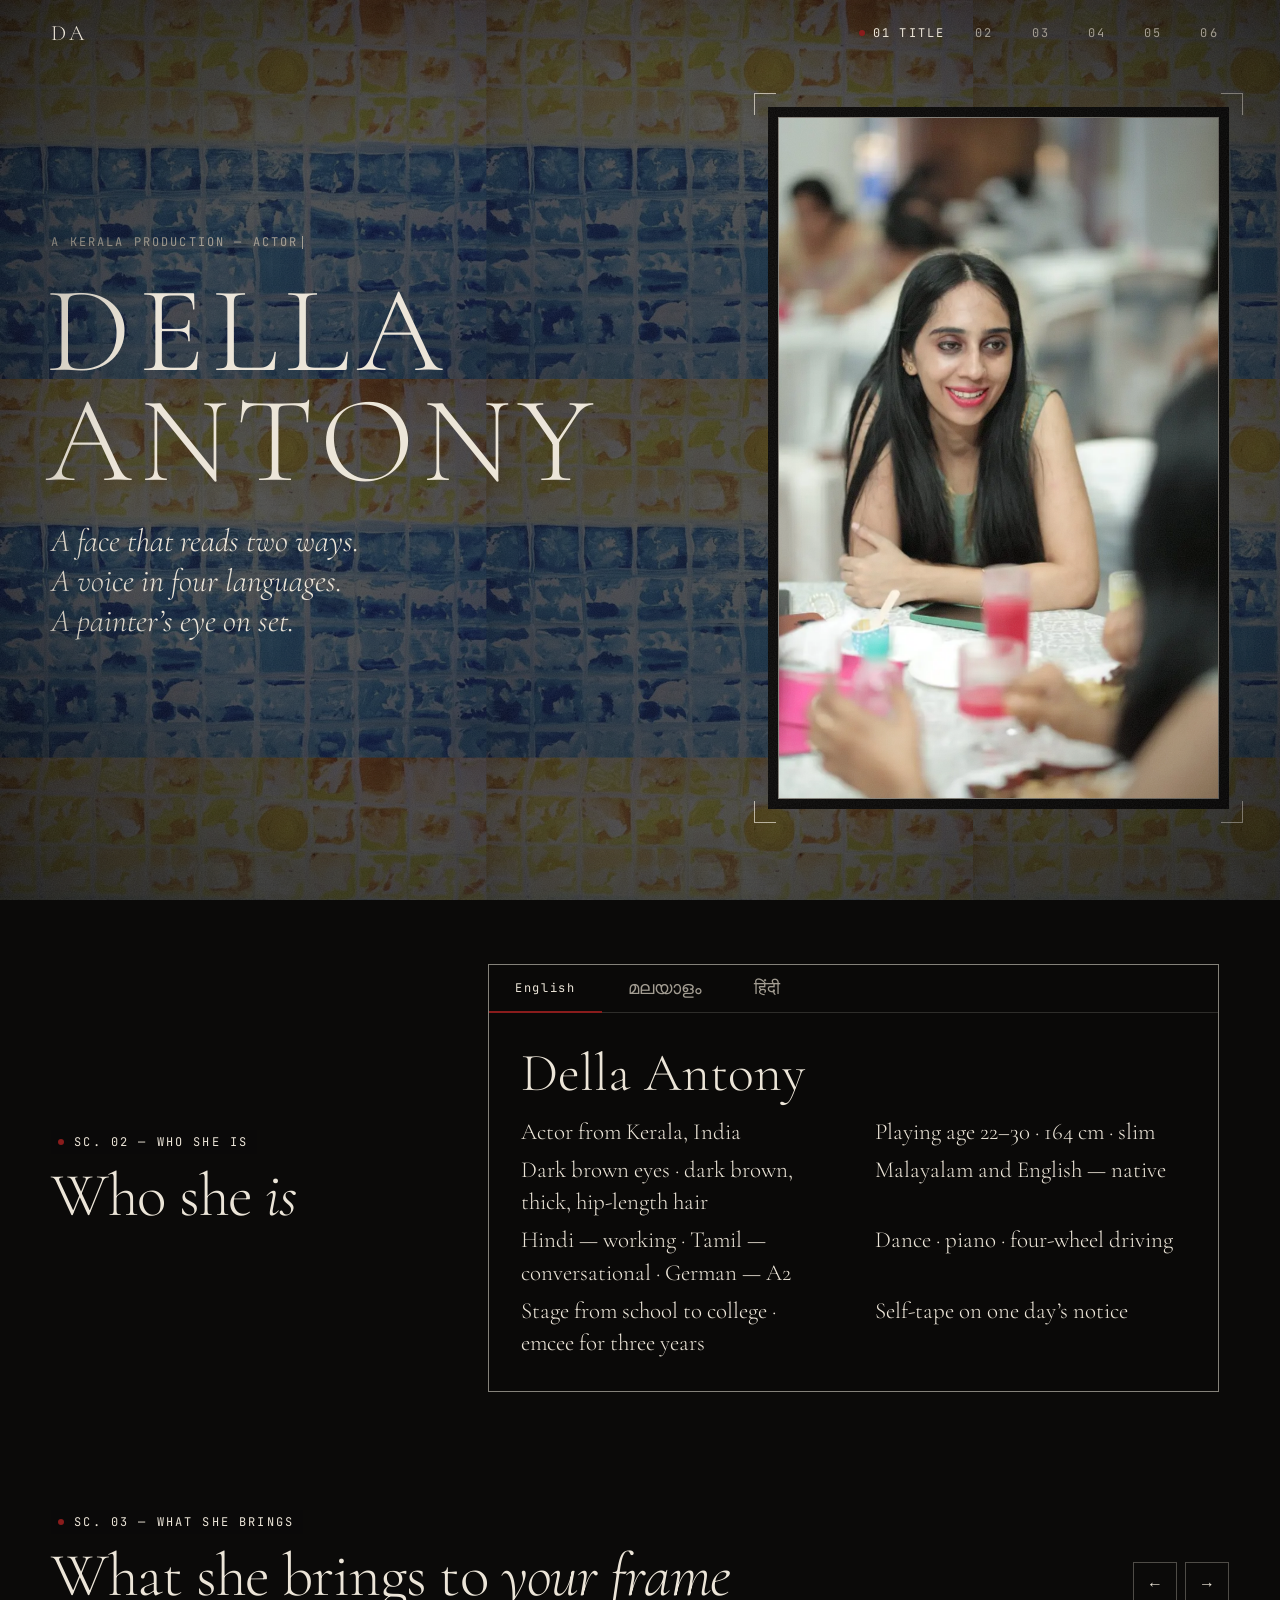
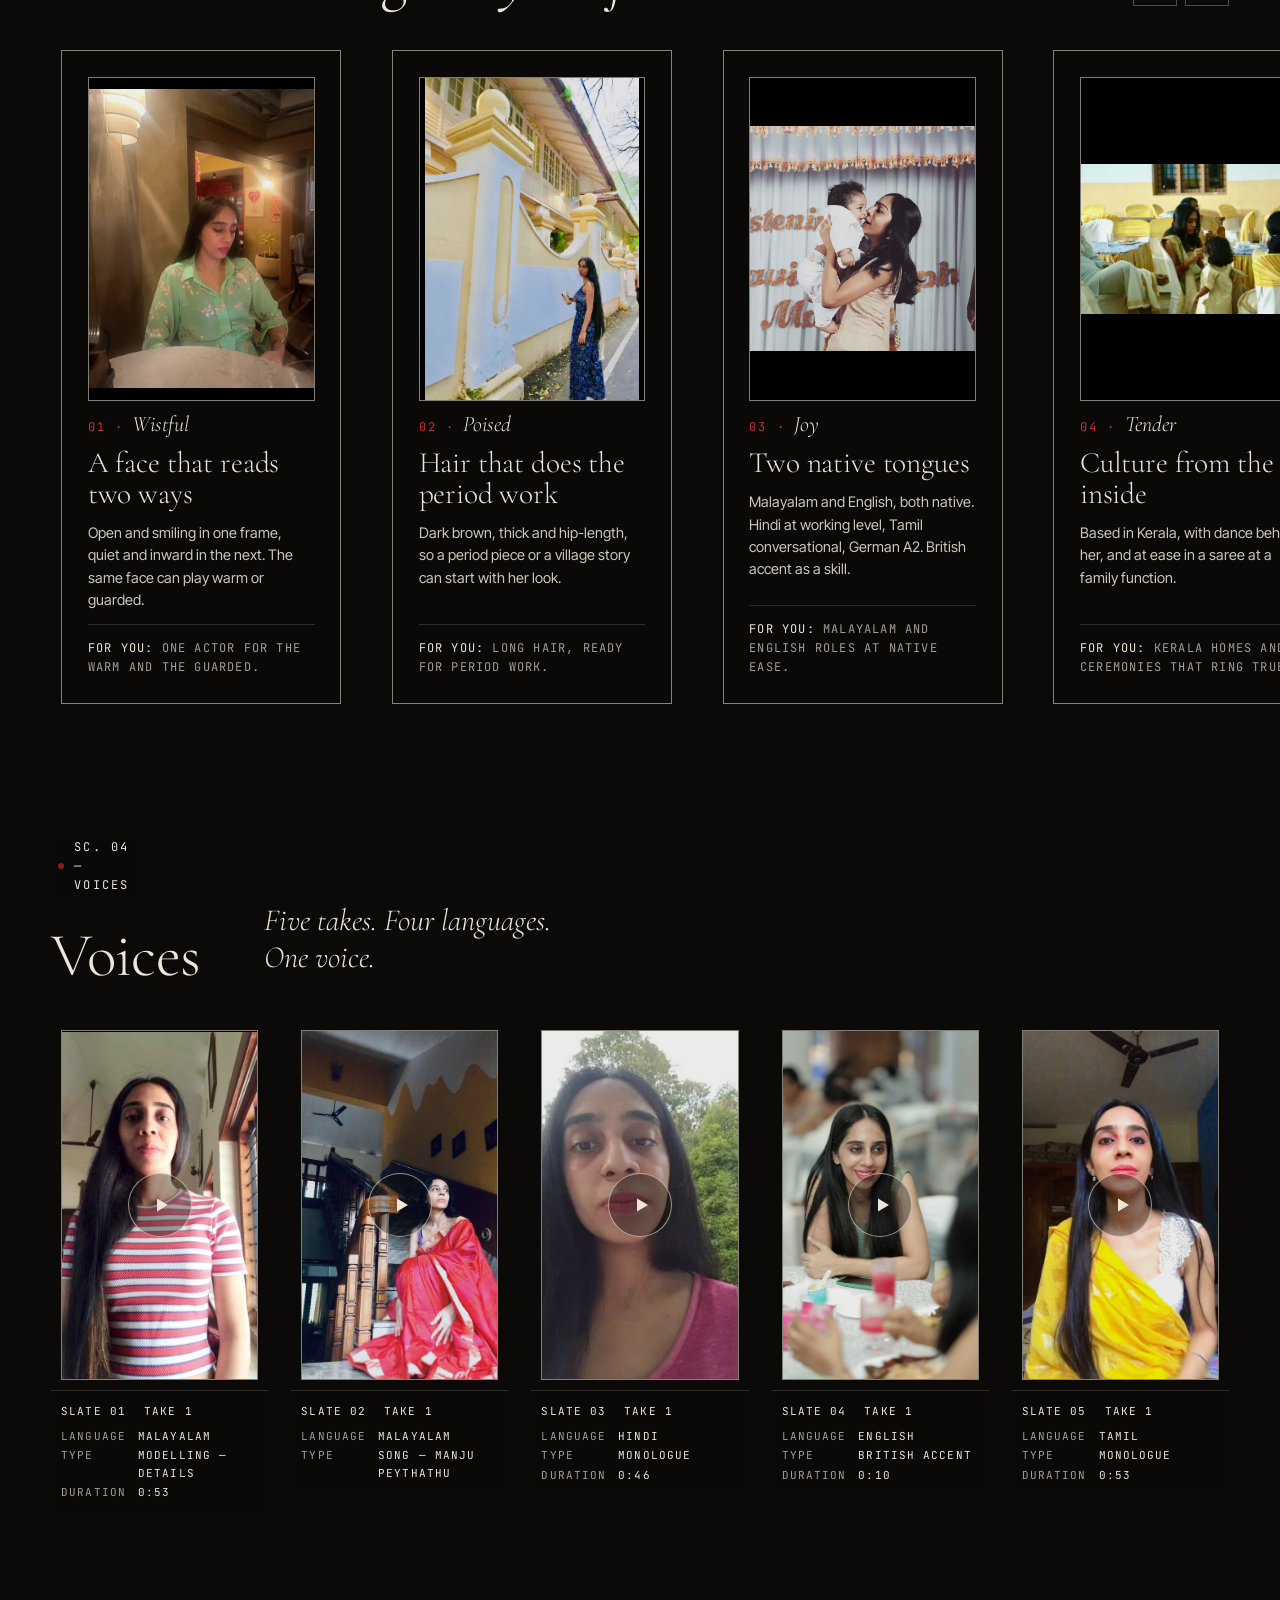
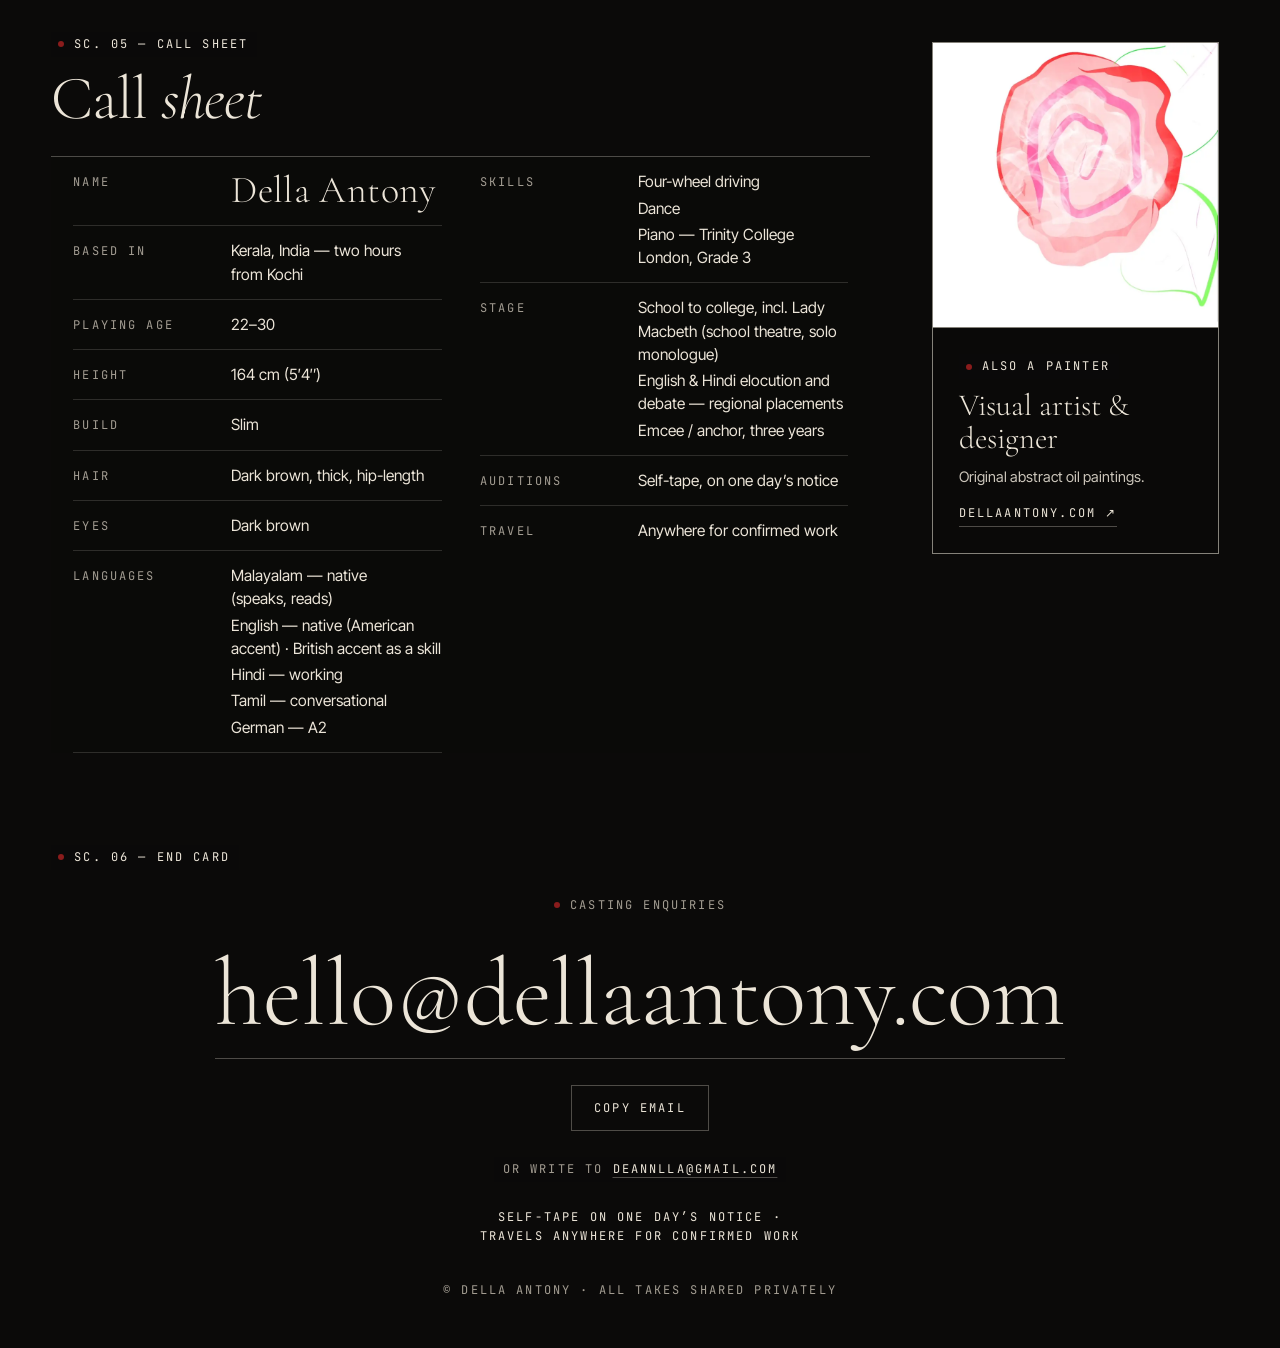
==== commit d7fd7019: "Merge sections 3 and 4: each of the 8 strengths paired with its photo One slider of 8 cards, each wi" ====
--- a/della-portfolio/site/index.html
+++ b/della-portfolio/site/index.html
@@ -140,79 +140,47 @@
     </div>
   </header>
 
-  <ul class="rail cards reveal" id="rail-brings" tabindex="0" aria-label="What she brings, then her range in stills. Swipe sideways.">
-    <li class="card"><div class="mat"><article class="fm">
-      <p class="mono num">01</p><h3>A face that reads two ways</h3>
+  <ul class="rail cards reveal" id="rail-brings" tabindex="0" aria-label="What she brings, each with a photo. Swipe sideways to see all eight.">
+    <li class="card pair"><div class="mat"><article class="fm">
+      <button class="fr-btn" type="button" data-full="assets/photos/green-shirt-1600.webp" data-word="Wistful" aria-label="Enlarge photo 1, Wistful"><span class="ph"><img src="assets/photos/green-shirt-rail.webp" width="570" height="760" loading="lazy" decoding="async" alt="Della in a green floral shirt at a restaurant table, eyes lowered, lost in a quiet thought."></span></button>
+      <p class="mono num">01 · <i>Wistful</i></p><h3>A face that reads two ways</h3>
       <p>Open and smiling in one frame, quiet and inward in the next. The same face can play warm or guarded.</p>
       <p class="mono foryou"><b>For you:</b> one actor for the warm and the guarded.</p></article></div></li>
-    <li class="card"><div class="mat"><article class="fm">
-      <p class="mono num">02</p><h3>Hair that does the period work</h3>
+    <li class="card pair"><div class="mat"><article class="fm">
+      <button class="fr-btn" type="button" data-full="assets/photos/building-1600.webp" data-word="Poised" aria-label="Enlarge photo 2, Poised"><span class="ph"><img src="assets/photos/building-rail.webp" width="506" height="760" loading="lazy" decoding="async" alt="Della standing upright and small beside a cream and yellow heritage wall, her hair falling to her hips, looking back toward the camera."></span></button>
+      <p class="mono num">02 · <i>Poised</i></p><h3>Hair that does the period work</h3>
       <p>Dark brown, thick and hip-length, so a period piece or a village story can start with her look.</p>
       <p class="mono foryou"><b>For you:</b> long hair, ready for period work.</p></article></div></li>
-    <li class="card"><div class="mat"><article class="fm">
-      <p class="mono num">03</p><h3>Two native tongues</h3>
+    <li class="card pair"><div class="mat"><article class="fm">
+      <button class="fr-btn" type="button" data-full="assets/photos/baby-1600.webp" data-word="Joy" aria-label="Enlarge photo 3, Joy"><span class="ph"><img src="assets/photos/baby-rail.webp" width="760" height="760" loading="lazy" decoding="async" alt="Della lifting a laughing baby in white, her face close to his, at a christening."></span></button>
+      <p class="mono num">03 · <i>Joy</i></p><h3>Two native tongues</h3>
       <p>Malayalam and English, both native. Hindi at working level, Tamil conversational, German A2. British accent as a skill.</p>
       <p class="mono foryou"><b>For you:</b> Malayalam and English roles at native ease.</p></article></div></li>
-    <li class="card"><div class="mat"><article class="fm">
-      <p class="mono num">04</p><h3>Culture from the inside</h3>
+    <li class="card pair"><div class="mat"><article class="fm">
+      <button class="fr-btn" type="button" data-full="assets/photos/saree-1600.webp" data-word="Tender" aria-label="Enlarge photo 4, Tender"><span class="ph"><img src="assets/photos/saree-rail.webp" width="1000" height="666" loading="lazy" decoding="async" alt="Della in a cream saree with a red bindi, seated at a family function, gently feeding a small child."></span></button>
+      <p class="mono num">04 · <i>Tender</i></p><h3>Culture from the inside</h3>
       <p>Based in Kerala, with dance behind her, and at ease in a saree at a family function.</p>
       <p class="mono foryou"><b>For you:</b> Kerala homes and ceremonies that ring true.</p></article></div></li>
-    <li class="card"><div class="mat"><article class="fm">
-      <p class="mono num">05</p><h3>At home on a stage</h3>
+    <li class="card pair"><div class="mat"><article class="fm">
+      <button class="fr-btn" type="button" data-full="assets/photos/night-lights-1600.webp" data-word="Radiant" aria-label="Enlarge photo 5, Radiant"><span class="ph"><img src="assets/photos/night-lights-rail.webp" width="428" height="760" loading="lazy" decoding="async" alt="Della in a lilac knit top and a long cream embroidered skirt, standing before a gate strung with fairy lights at night."></span></button>
+      <p class="mono num">05 · <i>Radiant</i></p><h3>At home on a stage</h3>
       <p>Stage work from school to college, including Lady Macbeth in school theatre. Emcee for three years.</p>
       <p class="mono foryou"><b>For you:</b> stage-trained presence, and live hosting.</p></article></div></li>
-    <li class="card"><div class="mat"><article class="fm">
-      <p class="mono num">06</p><h3>Behind the wheel</h3>
+    <li class="card pair"><div class="mat"><article class="fm">
+      <button class="fr-btn" type="button" data-full="assets/photos/blue-dress-1600.webp" data-word="Unbothered" aria-label="Enlarge photo 6, Unbothered"><span class="ph"><img src="assets/photos/blue-dress-rail.webp" width="570" height="760" loading="lazy" decoding="async" alt="Della in a royal blue dress, reclining on a hotel bed with one hand in her hair, calm and unbothered."></span></button>
+      <p class="mono num">06 · <i>Unbothered</i></p><h3>Behind the wheel</h3>
       <p>Four-wheel driving is on her list of skills.</p>
       <p class="mono foryou"><b>For you:</b> scenes that need her driving.</p></article></div></li>
-    <li class="card"><div class="mat"><article class="fm">
-      <p class="mono num">07</p><h3>A painter’s eye</h3>
+    <li class="card pair"><div class="mat"><article class="fm">
+      <button class="fr-btn" type="button" data-full="assets/photos/church-1600.webp" data-word="Awe" aria-label="Enlarge photo 7, Awe"><span class="ph"><img src="assets/photos/church-rail.webp" width="608" height="760" loading="lazy" decoding="async" alt="Della in a dark top beside a carved wooden staircase in an old church, looking up at golden statues in the dim light."></span></button>
+      <p class="mono num">07 · <i>Awe</i></p><h3>A painter’s eye</h3>
       <p>A visual artist and designer who paints original abstract oils, and thinks in colour and composition.</p>
       <p class="mono foryou"><b>For you:</b> a collaborator who reads the frame.</p></article></div></li>
-    <li class="card"><div class="mat"><article class="fm">
-      <p class="mono num">08</p><h3>Runs on a schedule</h3>
+    <li class="card pair"><div class="mat"><article class="fm">
+      <button class="fr-btn" type="button" data-full="assets/photos/kitchen-1600.webp" data-word="Lost in thought" aria-label="Enlarge photo 8, Lost in thought"><span class="ph"><img src="assets/photos/kitchen-rail.webp" width="608" height="760" loading="lazy" decoding="async" alt="Della in a black halter dress sitting on the floor by a window, holding a wine glass, a bottle and plates of food beside her, gazing off to one side."></span></button>
+      <p class="mono num">08 · <i>Lost in thought</i></p><h3>Runs on a schedule</h3>
       <p>Works as a delivery manager, remotely, for a Delhi-based tech company.</p>
       <p class="mono foryou"><b>For you:</b> reliable on call times; self-tape on one day’s notice.</p></article></div></li>
-      <li class="divide" aria-hidden="true"><span class="mono">Range, in stills</span></li>
-    <li class="group" aria-label="Heritage">
-      <p class="mono ghead" aria-hidden="true"><span>A</span><b class="gt">Heritage</b></p>
-      <ul class="grow">
-      <li class="shot lead" style="--w:1280;--h:1600"><button class="fr-btn" type="button" data-full="assets/photos/church-1600.webp" data-word="Awe" aria-label="Enlarge frame 1, Awe">
-        <span class="mat"><span class="fm"><img src="assets/photos/church-rail.webp" width="608" height="760" loading="lazy" decoding="async" alt="Della in a dark top beside a carved wooden staircase in an old church, looking up at golden statues in the dim light."></span></span></button>
-        <p class="mono cap">FR. 01</p><p class="word">Awe</p></li>
-      <li class="shot" style="--w:853;--h:1280"><button class="fr-btn" type="button" data-full="assets/photos/building-1600.webp" data-word="Poised" aria-label="Enlarge frame 2, Poised">
-        <span class="mat"><span class="fm"><img src="assets/photos/building-rail.webp" width="506" height="760" loading="lazy" decoding="async" alt="Della standing upright and small beside a cream and yellow heritage wall, her hair falling to her hips, looking back toward the camera."></span></span></button>
-        <p class="mono cap">FR. 02</p><p class="word">Poised</p></li>
-      </ul>
-    </li>
-    <li class="group" aria-label="Family and festival">
-      <p class="mono ghead" aria-hidden="true"><span>B</span><b class="gt">Family &amp; festival</b></p>
-      <ul class="grow">
-      <li class="shot" style="--w:1600;--h:1066"><button class="fr-btn" type="button" data-full="assets/photos/saree-1600.webp" data-word="Tender" aria-label="Enlarge frame 3, Tender">
-        <span class="mat"><span class="fm"><img src="assets/photos/saree-rail.webp" width="1000" height="667" loading="lazy" decoding="async" style="object-position:42% 40%" alt="Della in a cream saree with a red bindi, seated at a family function, gently feeding a small child."></span></span></button>
-        <p class="mono cap">FR. 03</p><p class="word">Tender</p></li>
-      <li class="shot" style="--w:1;--h:1"><button class="fr-btn" type="button" data-full="assets/photos/baby-1600.webp" data-word="Joy" aria-label="Enlarge frame 4, Joy">
-        <span class="mat"><span class="fm"><img src="assets/photos/baby-rail.webp" width="760" height="760" loading="lazy" decoding="async" alt="Della lifting a laughing baby in white, her face close to his, at a christening."></span></span></button>
-        <p class="mono cap">FR. 04</p><p class="word">Joy</p></li>
-      <li class="shot" style="--w:900;--h:1600"><button class="fr-btn" type="button" data-full="assets/photos/night-lights-1600.webp" data-word="Radiant" aria-label="Enlarge frame 5, Radiant">
-        <span class="mat"><span class="fm"><img src="assets/photos/night-lights-rail.webp" width="428" height="760" loading="lazy" decoding="async" alt="Della in a lilac knit top and a long cream embroidered skirt, standing before a gate strung with fairy lights at night."></span></span></button>
-        <p class="mono cap">FR. 05</p><p class="word">Radiant</p></li>
-      </ul>
-    </li>
-    <li class="group" aria-label="City and western">
-      <p class="mono ghead" aria-hidden="true"><span>C</span><b class="gt">City &amp; western</b></p>
-      <ul class="grow">
-      <li class="shot" style="--w:1125;--h:1500"><button class="fr-btn" type="button" data-full="assets/photos/green-shirt-1600.webp" data-word="Wistful" aria-label="Enlarge frame 6, Wistful">
-        <span class="mat"><span class="fm"><img src="assets/photos/green-shirt-rail.webp" width="570" height="760" loading="lazy" decoding="async" alt="Della in a green floral shirt at a restaurant table, eyes lowered, lost in a quiet thought."></span></span></button>
-        <p class="mono cap">FR. 06</p><p class="word">Wistful</p></li>
-      <li class="shot" style="--w:1125;--h:1500"><button class="fr-btn" type="button" data-full="assets/photos/blue-dress-1600.webp" data-word="Unbothered" aria-label="Enlarge frame 7, Unbothered">
-        <span class="mat"><span class="fm"><img src="assets/photos/blue-dress-rail.webp" width="570" height="760" loading="lazy" decoding="async" alt="Della in a royal blue dress, reclining on a hotel bed with one hand in her hair, calm and unbothered."></span></span></button>
-        <p class="mono cap">FR. 07</p><p class="word">Unbothered</p></li>
-      <li class="shot" style="--w:1242;--h:1552"><button class="fr-btn" type="button" data-full="assets/photos/kitchen-1600.webp" data-word="Lost in thought" aria-label="Enlarge frame 8, Lost in thought">
-        <span class="mat"><span class="fm"><img src="assets/photos/kitchen-rail.webp" width="608" height="760" loading="lazy" decoding="async" alt="Della in a black halter dress sitting on the floor by a window, holding a wine glass, a bottle and plates of food beside her, gazing off to one side."></span></span></button>
-        <p class="mono cap">FR. 08</p><p class="word">Lost in thought</p></li>
-      </ul>
-    </li>
   </ul>
 
 </section>
--- a/della-portfolio/site/style.css
+++ b/della-portfolio/site/style.css
@@ -228,7 +228,7 @@
 /* SC. 04 — stills */
 
 .cards{--rh:clamp(280px,38vh,360px);align-items:flex-start;gap:clamp(18px,2.4vw,32px)}
-.cards>.card{align-self:flex-start;min-height:clamp(340px,42vh,390px)}
+.cards>.card{align-self:stretch}
 .divide{flex:none;display:flex;align-self:stretch;width:44px;border-left:1px solid var(--hair);padding:0 0 0 12px}
 .divide span{writing-mode:vertical-rl;color:var(--bone);background:rgba(11,10,9,.82);padding:10px 4px;align-self:flex-start}
 .group{flex:none;display:flex;flex-direction:column;gap:14px}
@@ -376,3 +376,14 @@
   .rail{scroll-behavior:auto}
   *{transition-duration:.01ms!important}
 }
+
+/* each strength is paired with its photo */
+.pair{flex:0 0 clamp(250px,76vw,300px)}
+.pair .fr-btn{display:block;width:100%;cursor:zoom-in;text-align:left}
+.pair .ph{display:block;height:clamp(250px,36vh,330px);background:#000;border:1px solid var(--frame);overflow:hidden;transition:border-color 900ms var(--ease)}
+.pair .ph img{width:100%;height:100%;object-fit:contain;filter:brightness(.94);transition:filter 900ms var(--ease)}
+.pair .num{display:flex;align-items:baseline;gap:8px}
+.pair .num i{font:italic 300 22px/1 var(--display);letter-spacing:0;text-transform:none;color:var(--bone)}
+@media (hover:hover){.pair .fr-btn:hover .ph{border-color:var(--red)}.pair .fr-btn:hover img{filter:brightness(1)}}
+.pair .fr-btn:focus-visible{outline:none}
+.pair .fr-btn:focus-visible .ph{border-color:var(--red-lit);border-width:2px}
